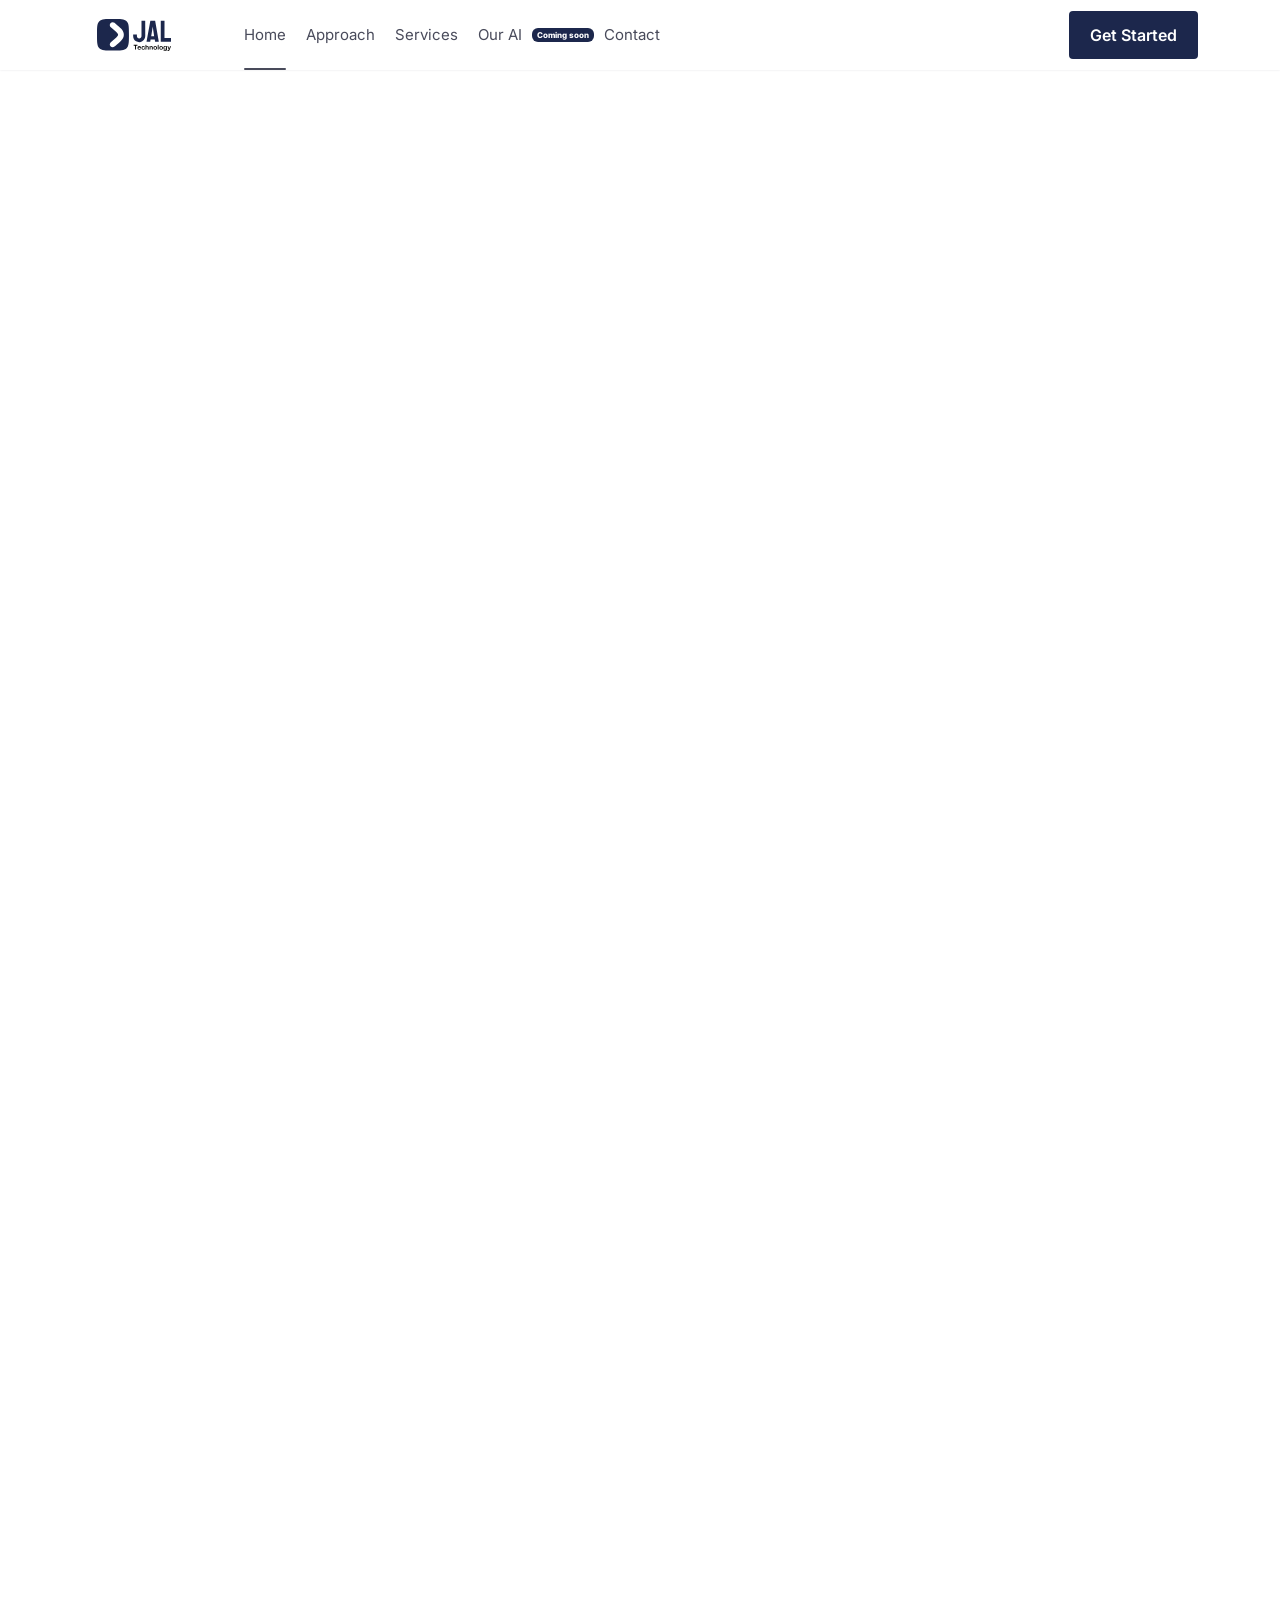
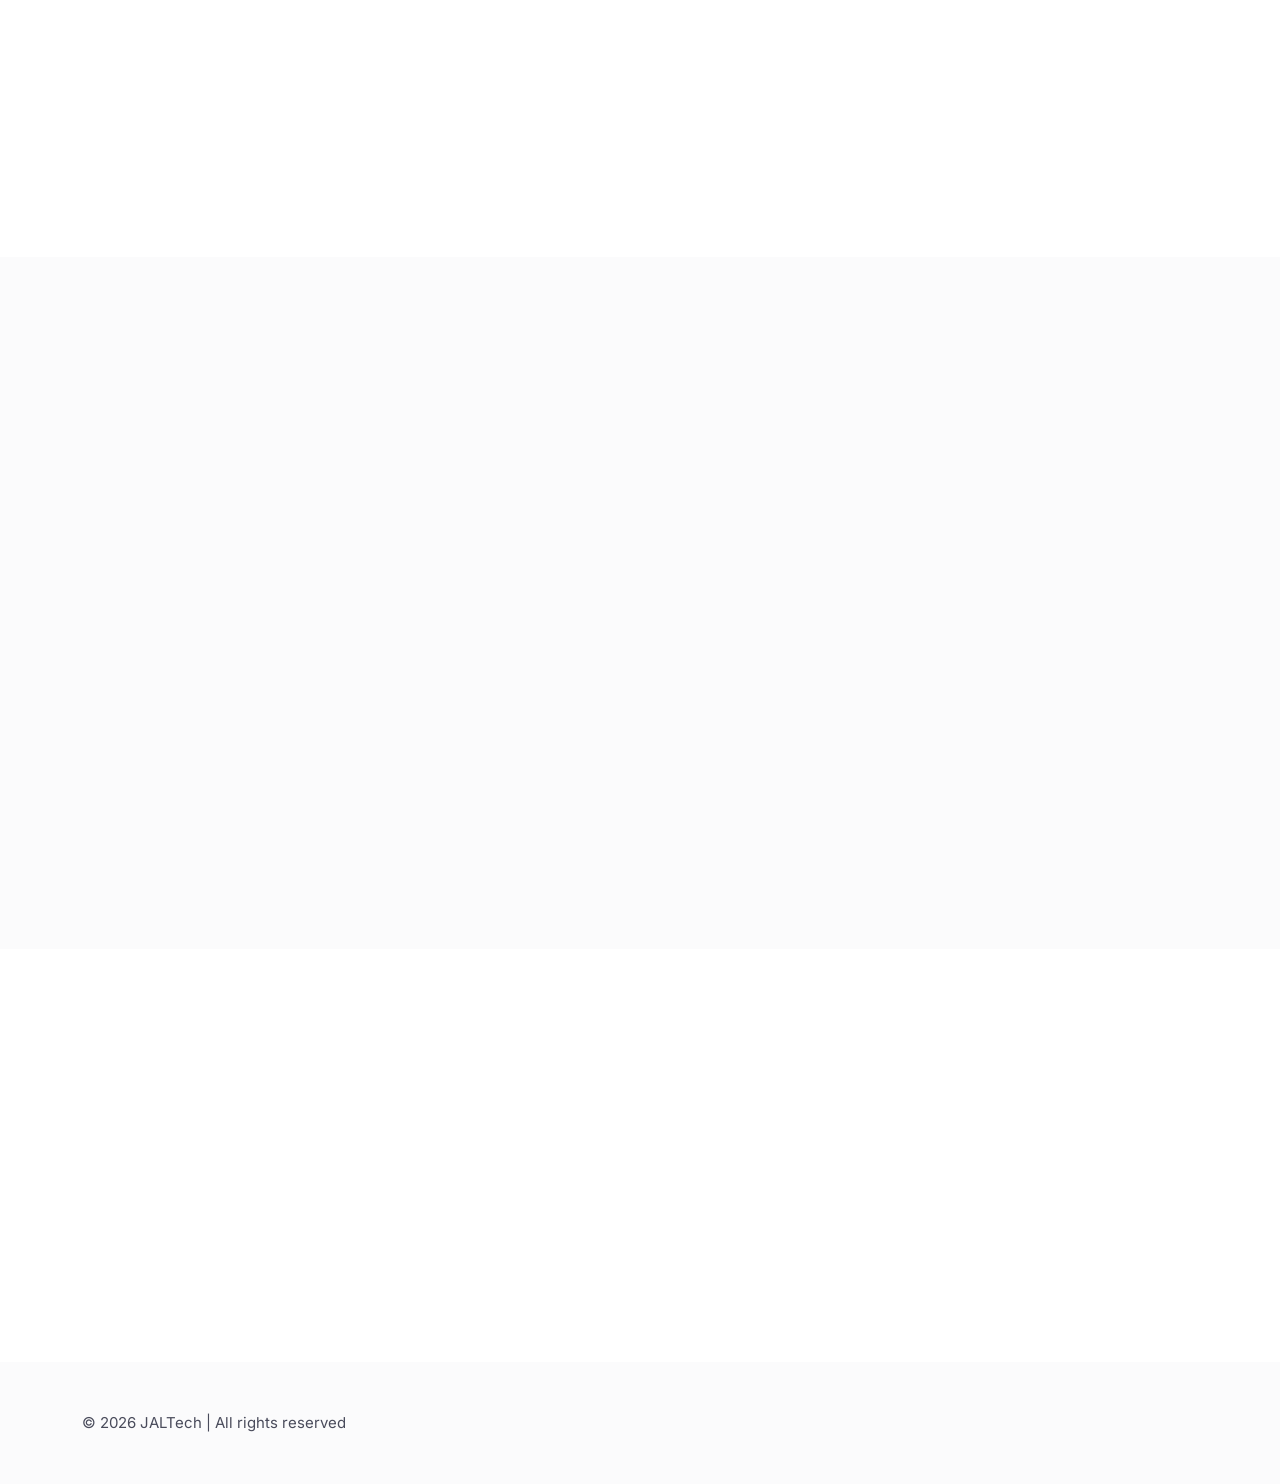
==== index.html @ 4c23992b "Add service SVG icons and update service cards Added new SVG icons for each service in assets/images" ====
<!DOCTYPE html>
<html lang="en">

<head>
  <meta charset="utf-8">
  <meta name="viewport" content="width=device-width, initial-scale=1">
  <title> JALTech - Full-Service Software Engineering</title>

  <!-- ======= Google Font =======-->
  <link rel="preconnect" href="https://fonts.googleapis.com">
  <link rel="preconnect" href="https://fonts.gstatic.com" crossorigin="">
  <link href="https://fonts.googleapis.com/css2?family=Inter:wght@100..900&amp;display=swap" rel="stylesheet">
  <!-- End Google Font-->

  <!-- ======= Styles =======-->
  <link href="assets/vendors/bootstrap/bootstrap.min.css" rel="stylesheet">
  <link href="assets/vendors/bootstrap-icons/font/bootstrap-icons.min.css" rel="stylesheet">
  <link href="assets/vendors/glightbox/glightbox.min.css" rel="stylesheet">
  <link href="assets/vendors/swiper/swiper-bundle.min.css" rel="stylesheet">
  <link href="assets/vendors/aos/aos.css" rel="stylesheet">
  <!-- End Styles-->

  <!-- ======= Theme Style =======-->
  <link href="assets/css/style.css" rel="stylesheet">
  <!-- End Theme Style-->

  <!-- ======= Apply theme =======-->
  <script>
    // Apply the theme as early as possible to avoid flicker
    (function () {
      const storedTheme = localStorage.getItem('theme') || 'light';
      document.documentElement.setAttribute('data-bs-theme', storedTheme);
    })();
  </script>
</head>

<body>


  <!-- ======= Site Wrap =======-->
  <div class="site-wrap">


    <!-- ======= Header =======-->
    <header class="fbs__net-navbar navbar navbar-expand-lg dark" aria-label="freebootstrap.net navbar">
      <div class="container d-flex align-items-center justify-content-between">


        <!-- Start Logo-->
        <a class="navbar-brand w-auto" href="index.html">
          <!-- If you use a text logo, uncomment this if it is commented-->
          <!-- Vertex-->

          <!-- If you plan to use an image logo, uncomment this if it is commented-->

          <!-- logo dark--><img class="logo dark img-fluid" src="assets/images/logo-dark.svg"
            alt="FreeBootstrap.net image placeholder">

          <!-- logo light--><img class="logo light img-fluid" src="assets/images/logo-light.svg"
            alt="FreeBootstrap.net image placeholder">

        </a>
        <!-- End Logo-->

        <!-- Start offcanvas-->
        <div class="offcanvas offcanvas-start w-75" id="fbs__net-navbars" tabindex="-1"
          aria-labelledby="fbs__net-navbarsLabel">


          <div class="offcanvas-header">
            <div class="offcanvas-header-logo">
              <!-- If you use a text logo, uncomment this if it is commented-->

              <!-- h5#fbs__net-navbarsLabel.offcanvas-title Vertex-->

              <!-- If you plan to use an image logo, uncomment this if it is commented-->
              <a class="logo-link" id="fbs__net-navbarsLabel" href="index.html">


                <!-- logo dark--><img class="logo dark img-fluid" src="assets/images/logo-dark.svg"
                  alt="FreeBootstrap.net image placeholder">

                <!-- logo light--><img class="logo light img-fluid" src="assets/images/logo-light.svg"
                  alt="FreeBootstrap.net image placeholder"></a>

            </div>
            <button class="btn-close btn-close-black" type="button" data-bs-dismiss="offcanvas"
              aria-label="Close"></button>
          </div>

          <div class="offcanvas-body align-items-lg-center">


            <ul class="navbar-nav nav me-auto ps-lg-5 mb-2 mb-lg-0">
              <li class="nav-item"><a class="nav-link scroll-link active" aria-current="page" href="#home">Home</a></li>
              <li class="nav-item"><a class="nav-link scroll-link" href="#about">Approach</a></li>
              <!-- <li class="nav-item"><a class="nav-link scroll-link" href="#pricing">Projects Scope</a></li>
              <li class="nav-item"><a class="nav-link scroll-link" href="#how-it-works">How It Works</a></li> -->
              <li class="nav-item"><a class="nav-link scroll-link" href="#services">Services</a></li>
              <li class="nav-item d-flex align-items-center">
                <a class="nav-link disabled" href="#" tabindex="-1" aria-disabled="true">Our AI</a>
                <span class="badge text-bg-custom">Coming soon</span>
              </li>
              <!-- <li class="nav-item dropdown"><a class="nav-link dropdown-toggle" href="#" data-bs-toggle="dropdown"
                  aria-expanded="false">Dropdown <i class="bi bi-chevron-down"></i></a>

                <ul class="dropdown-menu">
                  <li><a class="nav-link scroll-link dropdown-item" href="#">Multipages</a></li>
                  <li><a class="nav-link scroll-link dropdown-item" href="#services">Services</a></li>
                  <li><a class="nav-link scroll-link dropdown-item" href="#pricing">Pricing</a></li>
                  <li class="nav-item dropstart"><a class="nav-link dropdown-toggle" href="#" data-bs-toggle="dropdown"
                      aria-expanded="false">Dropstart <i class="bi bi-chevron-right"></i></a>
                    <ul class="dropdown-menu">
                      <li><a class="nav-link scroll-link dropdown-item" href="#services">Services</a></li>
                      <li><a class="nav-link scroll-link dropdown-item" href="#pricing">Pricing</a></li>
                      <li class="nav-item dropstart"><a class="nav-link dropdown-toggle" href="#"
                          data-bs-toggle="dropdown" aria-expanded="false">Dropstart <i
                            class="bi bi-chevron-right"></i></a>
                        <ul class="dropdown-menu">
                          <li><a class="nav-link scroll-link dropdown-item" href="#services">Services</a></li>
                          <li><a class="nav-link scroll-link dropdown-item" href="#pricing">Pricing</a></li>
                          <li><a class="nav-link scroll-link dropdown-item" href="#">Something else here</a></li>
                          <li class="nav-item dropend"><a class="nav-link dropdown-toggle" href="#"
                              data-bs-toggle="dropdown" aria-expanded="false">Dropend <i
                                class="bi bi-chevron-right"></i></a>
                            <ul class="dropdown-menu">
                              <li><a class="nav-link scroll-link dropdown-item" href="#services">Services</a></li>
                              <li><a class="nav-link scroll-link dropdown-item" href="#pricing">Pricing</a></li>
                              <li><a class="nav-link scroll-link dropdown-item" href="#">Something else here</a></li>
                            </ul>
                          </li>
                        </ul>
                      </li>
                    </ul>
                  </li>
                </ul>

              </li> -->
              <li class="nav-item"><a class="nav-link scroll-link" href="#contact">Contact</a></li>
            </ul>

          </div>
        </div>
        <!-- End offcanvas-->

        <div class="ms-auto w-auto">


          <div class="header-social d-flex align-items-center gap-1"><a class="btn btn-primary py-2"
              href="mailto:comm@ibjects.com?subject=Get%20Started%20with%20JALTech">Get
              Started</a>

            <button class="fbs__net-navbar-toggler justify-content-center align-items-center ms-auto"
              data-bs-toggle="offcanvas" data-bs-target="#fbs__net-navbars" aria-controls="fbs__net-navbars"
              aria-label="Toggle navigation" aria-expanded="false">
              <svg class="fbs__net-icon-menu" xmlns="http://www.w3.org/2000/svg" width="24" height="24"
                viewBox="0 0 24 24" fill="none" stroke="currentColor" stroke-width="2" stroke-linecap="round"
                stroke-linejoin="round">
                <line x1="21" x2="3" y1="6" y2="6"></line>
                <line x1="15" x2="3" y1="12" y2="12"></line>
                <line x1="17" x2="3" y1="18" y2="18"></line>
              </svg>
              <svg class="fbs__net-icon-close" xmlns="http://www.w3.org/2000/svg" width="24" height="24"
                viewBox="0 0 24 24" fill="none" stroke="currentColor" stroke-width="2" stroke-linecap="round"
                stroke-linejoin="round">
                <path d="M18 6 6 18"></path>
                <path d="m6 6 12 12"></path>
              </svg>
            </button>

          </div>

        </div>
      </div>
    </header>
    <!-- End Header-->

    <!-- ======= Main =======-->
    <main>


      <!-- ======= Hero =======-->
      <section class="hero__v6 section" id="home">
        <div class="container">
          <div class="row">
            <div class="col-lg-6 mb-4 mb-lg-0">
              <div class="row">
                <div class="col-lg-11"><span class="hero-subtitle text-uppercase" data-aos="fade-up"
                    data-aos-delay="0">FULL-SERVICE SOFTWARE ENGINEERING</span>
                  <h1 class="hero-title mb-3" data-aos="fade-up" data-aos-delay="100">Engineering Your Digital Vision
                    into Reality</h1>
                  <p class="hero-description mb-4 mb-lg-5" data-aos="fade-up" data-aos-delay="200">We are a premier
                    software house delivering bespoke web, mobile, and enterprise solutions. From concept to product, we
                    are the strategic technology partner for ambitious businesses worldwide.</p>
                  <div class="cta d-flex gap-2 mb-4 mb-lg-5" data-aos="fade-up" data-aos-delay="300"><a class="btn"
                      href="https://calendly.com/ibjects/general-meetup">Schedule a Consultation</a><a
                      class="btn btn-white-outline" href="#services">Explore Our
                      Solutions
                      <svg class="lucide lucide-arrow-up-right" xmlns="http://www.w3.org/2000/svg" width="18"
                        height="18" viewBox="0 0 24 24" fill="none" stroke="currentColor" stroke-width="2"
                        stroke-linecap="round" stroke-linejoin="round">
                        <path d="M7 7h10v10"></path>
                        <path d="M7 17 17 7"></path>
                      </svg></a></div>
                  <div class="logos mb-4" data-aos="fade-up" data-aos-delay="400"><span
                      class="logos-title text-uppercase mb-4 d-block">Trusted by major companies worldwide</span>
                    <div class="logos-images d-flex gap-4 align-items-center">
                      <img class="img-fluid js-img-to-inline-svg"
                        src="assets/images/logo/actual-size/4gcapital-logo.jpeg"
                        alt="4GCapital -  The NeoBank for Africa" style="width: 110px;">
                      <img class="img-fluid js-img-to-inline-svg" src="assets/images/logo/actual-size/almarai_logo.png"
                        alt="Almarai - GCC" style="width: 110px;">
                      <img class="img-fluid js-img-to-inline-svg" src="assets/images/logo/actual-size/puteri-logo.png"
                        alt="Puteri - Malaysia" style="width: 80px;">

                    </div>
                  </div>
                </div>
              </div>
            </div>
            <div class="col-lg-6">
              <div class="hero-img"><img class="img-card img-fluid" src="assets/images/app.png" alt="Image card"
                  data-aos="fade-down" data-aos-delay="600"><img class="img-main img-fluid rounded-4"
                  src="assets/images/hero-img-1-min.jpg" alt="Hero Image" data-aos="fade-in" data-aos-delay="500"></div>
            </div>
          </div>
        </div>
        <!-- End Hero-->
      </section>
      <!-- End Hero-->

      <!-- ======= Our Approach =======-->
      <section class="about__v4 section" id="about">
        <div class="container">
          <div class="row">
            <div class="col-md-6 order-md-2">
              <div class="row justify-content-end">
                <div class="col-md-11 mb-4 mb-md-0"><span class="subtitle text-uppercase mb-3" data-aos="fade-up"
                    data-aos-delay="0">Our Approach</span>
                  <h2 class="mb-4" data-aos="fade-up" data-aos-delay="100">We Architect Your Competitive Edge
                  </h2>
                  <div data-aos="fade-up" data-aos-delay="200">
                    <p>JALTECH bridges the critical gap between corporate ambition and technological execution. We are
                      not just a vendor; we
                      are an extension of your team, serving as a dedicated technology partner to enterprises across all
                      industries.</p>
                    <p>We translate high-level strategic objectives into robust, secure, and measurable digital assets
                      that deliver a tangible
                      return on investment.</p>
                  </div>
                  <h4 class="small fw-bold mt-4 mb-3" data-aos="fade-up" data-aos-delay="300">Key Values and Vision</h4>
                  <ul class="d-flex flex-row flex-wrap list-unstyled gap-3 features" data-aos="fade-up"
                    data-aos-delay="400">
                    <li class="d-flex align-items-center gap-2"><span class="icon rounded-circle text-center"><i
                          class="bi bi-check"></i></span><span class="text">Strategic Partnership</span></li>
                    <li class="d-flex align-items-center gap-2"><span class="icon rounded-circle text-center"><i
                          class="bi bi-check"></i></span><span class="text">Data-Driven Results</span></li>
                    <li class="d-flex align-items-center gap-2"><span class="icon rounded-circle text-center"><i
                          class="bi bi-check"></i></span><span class="text">Enterprise Security</span></li>
                    <li class="d-flex align-items-center gap-2"><span class="icon rounded-circle text-center"><i
                          class="bi bi-check"></i></span><span class="text">Full-Cycle Development</span></li>
                  </ul>
                </div>
              </div>
            </div>
            <div class="col-md-6">
              <div class="img-wrap position-relative"><img class="img-fluid rounded-4"
                  src="assets/images/about_2-min.jpg" alt="FreeBootstrap.net image placeholder" data-aos="fade-up"
                  data-aos-delay="0">
                <div class="mission-statement p-4 rounded-4 d-flex gap-4" data-aos="fade-up" data-aos-delay="100">
                  <div class="mission-icon text-center rounded-circle"><i class="bi bi-lightbulb fs-4"></i></div>
                  <div>
                    <h3 class="text-uppercase fw-bold">Our Mission</h3>
                    <p class="fs-5 mb-0">To be the strategic technology partner that transforms ambitious ideas into
                      scalable, and market-leading
                      digital solutions.</p>
                  </div>
                </div>
              </div>
            </div>
          </div>
        </div>
      </section>
      <!-- End About-->

      <!-- ======= Features =======-->
      <section class="section features__v2" id="features">
        <div class="container">
          <div class="row">
            <div class="col-12">
              <div class="d-lg-flex p-5 rounded-4 content" data-aos="fade-in" data-aos-delay="0">
                <div class="row">
                  <div class="col-lg-5 mb-5 mb-lg-0" data-aos="fade-up" data-aos-delay="0">
                    <div class="row">
                      <div class="col-lg-11">
                        <div class="h-100 flex-column justify-content-between d-flex">
                          <div>
                            <h2 class="mb-4">The JALTECH Advantage</h2>
                            <p class="mb-5">We are senior strategists and enterprise architects who understand corporate
                              complexity. Our solutions are designed not
                              just for functionality, but for measurable business impact, market intelligence, and
                              long-term strategic value.
                            </p>
                          </div>
                          <div class="align-self-start"><a
                              class="glightbox btn btn-play d-inline-flex align-items-center gap-2"
                              href="https://calendly.com/ibjects/general-meetup" data-gallery="video"><i
                                class="bi bi-play-fill"></i>Schedule Free Consultation</a></div>
                        </div>
                      </div>
                    </div>
                  </div>
                  <div class="col-lg-7">
                    <div class="row justify-content-end">
                      <div class="col-lg-11">
                        <div class="row">
                          <div class="col-sm-6" data-aos="fade-up" data-aos-delay="0">
                            <div class="icon text-center mb-4"><i class="bi bi-person-check fs-4"></i></div>
                            <h3 class="fs-6 fw-bold mb-3">Strategic Partnership</h3>
                            <p>We function as an extension of your team, providing strategic guidance beyond just code.
                            </p>
                          </div>
                          <div class="col-sm-6" data-aos="fade-up" data-aos-delay="100">
                            <div class="icon text-center mb-4"><i class="bi bi-graph-up fs-4"></i></div>
                            <h3 class="fs-6 fw-bold mb-3">Full-Cycle Development</h3>
                            <p>From initial concept and MVP to enterprise scaling and DevOps, we cover the entire
                              product lifecycle.</p>
                          </div>
                          <div class="col-sm-6" data-aos="fade-up" data-aos-delay="200">
                            <div class="icon text-center mb-4"><i class="bi bi-headset fs-4"></i></div>
                            <h3 class="fs-6 fw-bold mb-3">Enterprise-Grade Security</h3>
                            <p>Security is at the core of our architecture, ensuring your data and applications are
                              always protected.</p>
                          </div>
                          <div class="col-sm-6" data-aos="fade-up" data-aos-delay="300">
                            <div class="icon text-center mb-4"><i class="bi bi-shield-lock fs-4"></i></div>
                            <h3 class="fs-6 fw-bold mb-3">Data-Driven ROI</h3>
                            <p>We build solutions focused on delivering measurable results and a clear return on your
                              technology investment.</p>
                          </div>
                        </div>
                      </div>
                    </div>
                  </div>
                </div>
              </div>
            </div>
          </div>
        </div>
      </section>
      <!-- End Features-->

      <!-- ======= Pricing =======-->
      <section class="section pricing__v2" id="pricing">
        <div class="container">
          <div class="row mb-5">
            <div class="col-md-5 mx-auto text-center"><span class="subtitle text-uppercase mb-3" data-aos="fade-up"
                data-aos-delay="0">Engagement Models</span>
              <h2 class="mb-3" data-aos="fade-up" data-aos-delay="100">Partnerships Tailored to Enterprise Needs</h2>
              <p data-aos="fade-up" data-aos-delay="200">We offer flexible engagement models designed to align with your
                strategic objectives. Our interactive chart highlights
                the key characteristics of each approach.</p>
            </div>
          </div>
          <div class="row">
            <div class="col-md-4 mb-4 mb-md-0" data-aos="fade-up" data-aos-delay="300">
              <div class="p-5 rounded-4 price-table h-100">
                <h3>Project-Based</h3>
                <p>Ideal for specific, well-defined digital initiatives like a new website, mobile application, or a
                  custom software build.</p>
                <!-- <div class="price mb-4"><strong>$7</strong><span>/ month</span></div> -->
                <div><a class="btn" href="https://forms.gle/Q1jsygKkNyXPxfq28" target="_blank">Get
                    Started</a></div>

              </div>
            </div>
            <!-- <div class="md:col-span-3">
              <div class="chart-container relative h-96 md:h-[450px] w-full max-w-2xl mx-auto">
                <canvas id="engagementModelChart"></canvas>
              </div>
            </div> -->
            <div class="col-md-8" data-aos="fade-up" data-aos-delay="400">
              <div class="p-5 rounded-4 price-table popular h-100">
                <div class="row">
                  <div class="col-md-6">
                    <h3 class="mb-3">Dedicated Team</h3>
                    <p>A flexible model where we provide a dedicated team of our experts who integrate with and work as
                      an extension of your
                      in-house team, managed by you or co-managed with us.</p>
                    <!-- <div class="price mb-4"><strong class="me-1">$29</strong><span>/ month</span></div> -->
                    <!-- <div><a class="btn btn-white hover-outline" href="#">Learn More</a></div> -->
                  </div>
                  <div class="col-md-6 pricing-features">
                    <!-- <h4 class="text-uppercase fw-bold mb-3">Features</h4> -->
                    <h3 class="mb-3">Strategic Partnership</h3>
                    <p>
                      A retained model for long-term digital transformation. We act as your end-to-end technology
                      partner, providing
                      continuous development and ongoing strategic advisory.
                    </p>
                    <!-- <ul class="list-unstyled d-flex flex-column gap-3">
                      <li class="d-flex gap-2 align-items-start mb-0"><span
                          class="icon rounded-circle position-relative mt-1"><i
                            class="bi bi-check"></i></span><span>Personalized financial insights and reports</span></li>
                      <li class="d-flex gap-2 align-items-start mb-0"><span
                          class="icon rounded-circle position-relative mt-1"><i
                            class="bi bi-check"></i></span><span>Priority customer support</span></li>
                      <li class="d-flex gap-2 align-items-start mb-0"><span
                          class="icon rounded-circle position-relative mt-1"><i
                            class="bi bi-check"></i></span><span>Access to exclusive investment opportunities</span>
                      </li>
                      <li class="d-flex gap-2 align-items-start mb-0"><span
                          class="icon rounded-circle position-relative mt-1"><i
                            class="bi bi-check"></i></span><span>AI-driven financial recommendations</span></li>
                    </ul> -->
                  </div>
                </div>
              </div>
            </div>
          </div>
        </div>
      </section>
      <!-- End Pricing-->

      <!-- ======= How it works =======-->
      <section class="section howitworks__v1" id="how-it-works">
        <div class="container">
          <div class="row mb-5">
            <div class="col-md-6 text-center mx-auto"><span class="subtitle text-uppercase mb-3" data-aos="fade-up"
                data-aos-delay="0">Our Process</span>
              <h2 data-aos="fade-up" data-aos-delay="100">From Vision to Market Impact</h2>
              <!-- <p data-aos="fade-up" data-aos-delay="200">Our platform is designed to make managing your finances simple
                and efficient. Follow these easy steps to get started: </p> -->
            </div>
          </div>
          <div class="row g-md-5">
            <div class="col-md-6 col-lg-3">
              <div class="step-card text-center h-100 d-flex flex-column justify-content-start position-relative"
                data-aos="fade-up" data-aos-delay="0">
                <div data-aos="fade-right" data-aos-delay="500"><img class="arch-line" src="assets/images/arch-line.svg"
                    alt="FreeBootstrap.net image placeholder"></div><span
                  class="step-number rounded-circle text-center fw-bold mb-5 mx-auto">1</span>
                <div>
                  <h3 class="fs-5 mb-4">Discovery & Strategy</h3>
                  <p>We begin with deep-dive sessions to understand your strategic objectives, KPIs, and technical
                    requirements.</p>
                </div>
              </div>
            </div>
            <div class="col-md-6 col-lg-3" data-aos="fade-up" data-aos-delay="600">
              <div
                class="step-card reverse text-center h-100 d-flex flex-column justify-content-start position-relative">
                <div data-aos="fade-right" data-aos-delay="1100"><img class="arch-line reverse"
                    src="assets/images/arch-line-reverse.svg" alt="FreeBootstrap.net image placeholder"></div><span
                  class="step-number rounded-circle text-center fw-bold mb-5 mx-auto">2</span>
                <h3 class="fs-5 mb-4">Architectural Design</h3>
                <p>Our enterprise architects design a robust, scalable, and secure system architecture tailored to your
                  goals.</p>
              </div>
            </div>
            <div class="col-md-6 col-lg-3" data-aos="fade-up" data-aos-delay="1200">
              <div class="step-card text-center h-100 d-flex flex-column justify-content-start position-relative">
                <div data-aos="fade-right" data-aos-delay="1700"><img class="arch-line"
                    src="assets/images/arch-line.svg" alt="FreeBootstrap.net image placeholder"></div><span
                  class="step-number rounded-circle text-center fw-bold mb-5 mx-auto">3</span>
                <h3 class="fs-5 mb-4">Agile Development</h3>
                <p>We build and deploy your solution using agile methodologies, ensuring continuous feedback and
                  alignment.
                </p>
              </div>
            </div>
            <div class="col-md-6 col-lg-3" data-aos="fade-up" data-aos-delay="1800">
              <div class="step-card last text-center h-100 d-flex flex-column justify-content-start position-relative">
                <span class="step-number rounded-circle text-center fw-bold mb-5 mx-auto">4</span>
                <div>
                  <h3 class="fs-5 mb-4">Analytics & Optimization</h3>
                  <p>Post-launch, we provide detailed performance analytics and ongoing optimization to maximize your
                    ROI.</p>
                </div>
              </div>
            </div>
          </div>
        </div>
      </section>
      <!-- End How it works-->

      <!-- ======= Stats =======-->
      <section class="stats__v3 section">
        <div class="container">
          <div class="row">
            <div class="col-12">
              <!-- Replace the stats block with this -->
              <div class="content rounded-4 position-relative" data-aos="fade-up" data-aos-delay="0">
                <!-- keep the decorative borders but take them out of the flow -->
                <div class="rounded-borders position-absolute top-0 start-0 w-100 h-100 pointer-events-none">
                  <div class="rounded-border-1"></div>
                  <div class="rounded-border-2"></div>
                  <div class="rounded-border-3"></div>
                </div>

                <div class="row g-4">
                  <div class="col-12 col-sm-6 col-lg-3 text-center" data-aos="fade-up" data-aos-delay="100">
                    <div class="stat-item">
                      <h3 class="fs-1 fw-bold">
                        <span class="purecounter" data-purecounter-start="0" data-purecounter-end="10"
                          data-purecounter-duration="2">50</span><span>+</span>
                      </h3>
                      <p class="mb-0">Enterprise Clients</p>
                    </div>
                  </div>

                  <div class="col-12 col-sm-6 col-lg-3 text-center" data-aos="fade-up" data-aos-delay="200">
                    <div class="stat-item">
                      <h3 class="fs-1 fw-bold">
                        <span class="purecounter" data-purecounter-start="0" data-purecounter-end="200"
                          data-purecounter-duration="2">220</span><span>+</span>
                      </h3>
                      <p class="mb-0">Deployed Projects</p>
                    </div>
                  </div>

                  <div class="col-12 col-sm-6 col-lg-3 text-center" data-aos="fade-up" data-aos-delay="300">
                    <div class="stat-item">
                      <h3 class="fs-1 fw-bold">
                        <span class="purecounter" data-purecounter-start="0" data-purecounter-end="80"
                          data-purecounter-duration="2">100</span><span>%</span>
                      </h3>
                      <p class="mb-0">Client Retention</p>
                    </div>
                  </div>

                  <div class="col-12 col-sm-6 col-lg-3 text-center" data-aos="fade-up" data-aos-delay="400">
                    <div class="stat-item">
                      <h3 class="fs-1 fw-bold">
                        <span class="purecounter" data-purecounter-start="0" data-purecounter-end="20"
                          data-purecounter-duration="2">10</span><span>+</span>
                      </h3>
                      <p class="mb-0">Industries Served</p>
                    </div>
                  </div>
                </div>
              </div>
            </div>
          </div>
      </section>
      <!-- End Stats-->

      <!-- ======= Services =======-->
      <section class="section services__v3" id="services">
        <div class="container">
          <div class="row mb-5">
            <div class="col-md-8 mx-auto text-center"><span class="subtitle text-uppercase mb-3" data-aos="fade-up"
                data-aos-delay="0">Our Services</span>
              <h2 class="mb-3" data-aos="fade-up" data-aos-delay="100">A Full Spectrum of IT Software Services</h2>
            </div>
          </div>
          <div class="row g-4">
            <div class="col-md-6 col-lg-4" data-aos="fade-up" data-aos-delay="0">
              <div class="service-card p-4 rounded-4 h-100 d-flex flex-column justify-content-between gap-5">
                <div><span class="icon mb-4">
                    <img src="./assets/images/services/mobile_dev.svg" alt="Mobile Development"
                      style="width: 60px; height: 60px;">
                  </span>
                  <h3 class="fs-5 mb-3">Mobile App Development</h3>
                  <p class="mb-4">Building intuitive and engaging native and cross-platform mobile applications for both
                    iOS and Android ecosystems including PWAs.</p>
                </div><a class="special-link d-inline-flex gap-2 align-items-center text-decoration-none"
                  href="https://ibjects-insights.medium.com/mobile-app-development-from-idea-to-your-users-hands-668b80aa079f"
                  target="_blank"><span class="icons"><i class="icon-1 bi bi-arrow-right-short"></i><i
                      class="icon-2 bi bi-arrow-right-short"> </i></span><span>Read more</span></a>
              </div>
            </div>
            <div class="col-md-6 col-lg-4" data-aos="fade-up" data-aos-delay="200">
              <div class="service-card p-4 rounded-4 h-100 d-flex flex-column justify-content-between gap-5">
                <div><span class="icon mb-4">
                    <img src="./assets/images/services/web_dev.svg" alt="Web Development"
                      style="width: 60px; height: 60px;"></span>
                  <h3 class="fs-5 mb-3">Web Development</h3>
                  <p class="mb-4">Crafting responsive, high-performance websites, e-commerce platforms, and complex web
                    applications tailored to your
                    business needs.</p>
                </div><a class="special-link d-inline-flex gap-2 align-items-center text-decoration-none"
                  href="https://ibjects-insights.medium.com/web-development-building-the-digital-foundation-for-your-business-d642857d7328"
                  target="_blank"><span class="icons"><i class="icon-1 bi bi-arrow-right-short"></i><i
                      class="icon-2 bi bi-arrow-right-short"> </i></span><span>Read more</span></a>
              </div>
            </div>
            <div class="col-md-6 col-lg-4" data-aos="fade-up" data-aos-delay="300">
              <div class="service-card p-4 rounded-4 h-100 d-flex flex-column justify-content-between gap-5">
                <div><span class="icon mb-4">
                    <img src="./assets/images/services/product.svg" alt="Product Development"
                      style="width: 60px; height: 60px;"></span>
                  <h3 class="fs-5 mb-3">Concept to Product (MVP)</h3>
                  <p class="mb-4">Transforming your idea into a market-ready Minimum Viable Product (MVP) with strategic
                    planning, design, and rapid
                    development.</p>
                </div><a class="special-link d-inline-flex gap-2 align-items-center text-decoration-none"
                  href="https://ibjects-insights.medium.com/concept-to-product-mvp-bringing-your-big-idea-to-life-a284fdb21d49"
                  target="_blank"><span class="icons"><i class="icon-1 bi bi-arrow-right-short"></i><i
                      class="icon-2 bi bi-arrow-right-short"> </i></span><span>Read more</span></a>
              </div>
            </div>
            <div class="col-md-6 col-lg-4" data-aos="fade-up" data-aos-delay="400">
              <div class="service-card p-4 rounded-4 h-100 d-flex flex-column justify-content-between gap-5">
                <div><span class="icon mb-4">
                    <img src="./assets/images/services/cloud.svg" alt="Cloud Solutions"
                      style="width: 60px; height: 60px;"></span>
                  <h3 class="fs-5 mb-3">DevOps & Cloud Solutions</h3>
                  <p class="mb-4">Automating and optimizing your operations with CI/CD pipelines, cloud infrastructure
                    management, and scalable solutions.</p>
                </div>
                <!-- <a class="special-link d-inline-flex gap-2 align-items-center text-decoration-none" href="#"><span
                    class="icons"><i class="icon-1 bi bi-arrow-right-short"></i><i
                      class="icon-2 bi bi-arrow-right-short"> </i></span><span>Read more</span></a> -->
              </div>
            </div>
            <div class="col-md-6 col-lg-4" data-aos="fade-up" data-aos-delay="500">
              <div class="service-card p-4 rounded-4 h-100 d-flex flex-column justify-content-between gap-5">
                <div><span class="icon mb-4">
                    <img src="./assets/images/services/game_dev.svg" alt="Game Development"
                      style="width: 60px; height: 60px;">
                  </span>
                  <h3 class="fs-5 mb-3">Game Development</h3>
                  <p class="mb-4">Creating immersive games and interactive simulations for entertainment, training, and
                    marketing on mobile and desktop
                    platforms.</p>
                </div>
                <!-- <a class="special-link d-inline-flex gap-2 align-items-center text-decoration-none" href="#"><span
                    class="icons"><i class="icon-1 bi bi-arrow-right-short"></i><i
                      class="icon-2 bi bi-arrow-right-short"> </i></span><span>Read more</span></a> -->
              </div>
            </div>
            <div class="col-md-6 col-lg-4" data-aos="fade-up" data-aos-delay="600">
              <div class="service-card p-4 rounded-4 h-100 d-flex flex-column justify-content-between gap-5">
                <div><span class="icon mb-4">
                    <img src="./assets/images/services/ui_ux_design.svg" alt="UI/UX Design"
                      style="width: 60px; height: 60px;"></span>
                  <h3 class="fs-5 mb-3">UI/UX & Product Design</h3>
                  <p class="mb-4">Designing user-centric digital experiences that are not only beautiful but also
                    functional, ensuring high user adoption
                    and satisfaction.</p>
                </div>
                <!-- <a class="special-link d-inline-flex gap-2 align-items-center text-decoration-none" href="#"><span
                    class="icons"><i class="icon-1 bi bi-arrow-right-short"></i><i
                      class="icon-2 bi bi-arrow-right-short"> </i></span><span>Read more</span></a> -->
              </div>
            </div>
          </div>
        </div>
      </section>
      <!-- Services-->

      <!-- ======= Testimonials =======-->
      <!-- <section class="section testimonials__v2" id="testimonials">
        <div class="container">
          <div class="row mb-5">
            <div class="col-lg-5 mx-auto text-center"><span class="subtitle text-uppercase mb-3" data-aos="fade-up"
                data-aos-delay="0">Testimonials</span>
              <h2 class="mb-3" data-aos="fade-up" data-aos-delay="100">What Our Users Are Saying</h2>
              <p data-aos="fade-up" data-aos-delay="200">Real Stories of Success and Satisfaction from Our Diverse
                Community</p>
            </div>
          </div>
          <div class="row g-4" data-masonry="{&quot;percentPosition&quot;: true }">
            <div class="col-md-6 col-lg-4" data-aos="fade-up" data-aos-delay="0">
              <div class="testimonial rounded-4 p-4">
                <blockquote class="mb-3">
                  &ldquo;
                  This platform has completely transformed the way I manage my business finances. The real-time
                  transaction tracking and seamless payment options have saved me so much time and effort!
                  &rdquo;
                </blockquote>
                <div class="testimonial-author d-flex gap-3 align-items-center">
                  <div class="author-img"><img class="rounded-circle img-fluid" src="assets/images/person-sq-2-min.jpg"
                      alt="FreeBootstrap.net image placeholder"></div>
                  <div class="lh-base"><strong class="d-block">John Davis</strong><span>Small Business Owner</span>
                  </div>
                </div>
              </div>
            </div>
            <div class="col-md-6 col-lg-4" data-aos="fade-up" data-aos-delay="100">
              <div class="testimonial rounded-4 p-4">
                <blockquote class="mb-3">
                  &ldquo;
                  As a freelancer, managing my finances can be overwhelming. The budgeting tools and personalized
                  insights have made it so much easier to stay on top of my expenses and plan for the future.
                  &rdquo;
                </blockquote>
                <div class="testimonial-author d-flex gap-3 align-items-center">
                  <div class="author-img"><img class="rounded-circle img-fluid" src="assets/images/person-sq-1-min.jpg"
                      alt="FreeBootstrap.net image placeholder"></div>
                  <div class="lh-base"><strong class="d-block">Emily Smith</strong><span>Freelancer</span></div>
                </div>
              </div>
            </div>
            <div class="col-md-6 col-lg-4" data-aos="fade-up" data-aos-delay="200">
              <div class="testimonial rounded-4 p-4">
                <blockquote class="mb-3">
                  &ldquo;
                  The investment options and portfolio management tools on this platform are top-notch. The variety of
                  choices caters to all types of investors, from conservative to aggressive. I especially appreciate how
                  the tailored recommendations align perfectly with my financial goals. It’s a game-changer for anyone
                  serious about growing their wealth.
                  &rdquo;
                </blockquote>
                <div class="testimonial-author d-flex gap-3 align-items-center">
                  <div class="author-img"><img class="rounded-circle img-fluid" src="assets/images/person-sq-5-min.jpg"
                      alt="FreeBootstrap.net image placeholder"></div>
                  <div class="lh-base"><strong class="d-block">Michael Rodriguez</strong><span>Investor</span></div>
                </div>
              </div>
            </div>
            <div class="col-md-6 col-lg-4" data-aos="fade-up" data-aos-delay="300">
              <div class="testimonial rounded-4 p-4">
                <blockquote class="mb-3">
                  &ldquo;
                  I never thought managing money could be this simple! The user-friendly interface and secure
                  transaction process give me the confidence to handle my finances independently.
                  &rdquo;
                </blockquote>
                <div class="testimonial-author d-flex gap-3 align-items-center">
                  <div class="author-img"><img class="rounded-circle img-fluid" src="assets/images/person-sq-3-min.jpg"
                      alt="FreeBootstrap.net image placeholder"></div>
                  <div class="lh-base"><strong class="d-block">Sarah Lee</strong><span>College Student</span></div>
                </div>
              </div>
            </div>
            <div class="col-md-6 col-lg-4" data-aos="fade-up" data-aos-delay="400">
              <div class="testimonial rounded-4 p-4">
                <blockquote class="mb-3">
                  &ldquo;
                  The security features are outstanding. Knowing that my financial data is protected gives me peace of
                  mind, and the platform's efficiency makes it a pleasure to use.
                  &rdquo;
                </blockquote>
                <div class="testimonial-author d-flex gap-3 align-items-center">
                  <div class="author-img"><img class="rounded-circle img-fluid" src="assets/images/person-sq-7-min.jpg"
                      alt="FreeBootstrap.net image placeholder"></div>
                  <div class="lh-base"><strong class="d-block">James Kim</strong><span>IT Consultant</span></div>
                </div>
              </div>
            </div>
            <div class="col-md-6 col-lg-4" data-aos="fade-up" data-aos-delay="500">
              <div class="testimonial rounded-4 p-4">
                <blockquote class="mb-3">
                  &ldquo;
                  The platform’s intuitive design and robust features have been a game-changer for my startup. It’s
                  helped me streamline operations and focus on growing my business.
                  &rdquo;
                </blockquote>
                <div class="testimonial-author d-flex gap-3 align-items-center">
                  <div class="author-img"><img class="rounded-circle img-fluid" src="assets/images/person-sq-8-min.jpg"
                      alt="FreeBootstrap.net image placeholder"></div>
                  <div class="lh-base"><strong class="d-block">Laura Brown</strong><span>Entrepreneur</span></div>
                </div>
              </div>
            </div>
          </div>
        </div>
      </section> -->
      <!-- Testimonials-->

      <!-- ======= FAQ =======-->
      <section class="section faq__v2" id="faq">
        <div class="container">
          <div class="row mb-4">
            <div class="col-md-6 col-lg-7 mx-auto text-center"><span class="subtitle text-uppercase mb-3"
                data-aos="fade-up" data-aos-delay="0">FAQ</span>
              <h2 class="h2 fw-bold mb-3" data-aos="fade-up" data-aos-delay="0">Frequently Asked Questions</h2>
              <!-- <p data-aos="fade-up" data-aos-delay="100">Utilize our tools to develop your concepts and bring your
                vision to life. Once complete, effortlessly share your creations.</p> -->
            </div>
          </div>
          <div class="row">
            <div class="col-md-8 mx-auto" data-aos="fade-up" data-aos-delay="200">
              <div class="faq-content">
                <div class="accordion custom-accordion" id="accordionPanelsStayOpenExample">
                  <div class="accordion-item">
                    <h2 class="accordion-header">
                      <button class="accordion-button" type="button" data-bs-toggle="collapse"
                        data-bs-target="#panelsStayOpen-collapseOne" aria-expanded="true"
                        aria-controls="panelsStayOpen-collapseOne">What types of industries do you serve?</button>
                    </h2>
                    <div class="accordion-collapse collapse show" id="panelsStayOpen-collapseOne">
                      <div class="accordion-body">Our web agency offers a comprehensive range of services including web
                        design and development, e-commerce solutions, SEO optimization, content creation, website
                        maintenance, and digital marketing strategies. We tailor our services to meet the unique needs
                        of each client, ensuring a customized approach to every project.</div>
                    </div>
                  </div>
                  <div class="accordion-item">
                    <h2 class="accordion-header">
                      <button class="accordion-button collapsed" type="button" data-bs-toggle="collapse"
                        data-bs-target="#panelsStayOpen-collapseTwo" aria-expanded="false"
                        aria-controls="panelsStayOpen-collapseTwo">Our project is just an idea. Can you help?</button>
                    </h2>
                    <div class="accordion-collapse collapse" id="panelsStayOpen-collapseTwo">
                      <div class="accordion-body">Absolutely. Our "Concept to Product" service is designed specifically
                        for this. We partner with you to refine the idea,
                        define a product strategy, create a roadmap, and build a Minimum Viable Product (MVP) to
                        validate your concept with real
                        users.</div>
                    </div>
                  </div>
                  <div class="accordion-item">
                    <h2 class="accordion-header">
                      <button class="accordion-button collapsed" type="button" data-bs-toggle="collapse"
                        data-bs-target="#panelsStayOpen-collapseThree" aria-expanded="false"
                        aria-controls="panelsStayOpen-collapseThree">What is your technology stack?</button>
                    </h2>
                    <div class="accordion-collapse collapse" id="panelsStayOpen-collapseThree">
                      <div class="accordion-body">We are technology-agnostic and select the best stack for each
                        project's specific needs. Our expertise includes modern
                        frameworks like React, Vue, and Angular for web; Swift and Kotlin for native mobile; and
                        cross-platform solutions like
                        React Native. For backend and cloud, we are proficient in Node.js, Python, AWS, and Google
                        Cloud.</div>
                    </div>
                  </div>
                  <div class="accordion-item">
                    <h2 class="accordion-header">
                      <button class="accordion-button collapsed" type="button" data-bs-toggle="collapse"
                        data-bs-target="#panelsStayOpen-collapseFour" aria-expanded="false"
                        aria-controls="panelsStayOpen-collapseFour">Do you offer ongoing support and
                        maintenance?</button>
                    </h2>
                    <div class="accordion-collapse collapse" id="panelsStayOpen-collapseFour">
                      <div class="accordion-body">Yes. We offer comprehensive support and maintenance packages to ensure
                        your digital assets remain secure, up-to-date,
                        and performant long after launch. This is a core component of our Strategic Partnership model.
                      </div>
                    </div>
                  </div>
                  <!-- <div class="accordion-item">
                    <h2 class="accordion-header">
                      <button class="accordion-button collapsed" type="button" data-bs-toggle="collapse"
                        data-bs-target="#panelsStayOpen-collapseFive" aria-expanded="false"
                        aria-controls="panelsStayOpen-collapseFive"> Do you provide ongoing support and maintenance for
                        websites? </button>
                    </h2>
                    <div class="accordion-collapse collapse" id="panelsStayOpen-collapseFive">
                      <div class="accordion-body">Yes, we offer ongoing support and maintenance services to ensure your
                        website remains up-to-date, secure, and functioning smoothly. Our maintenance packages can
                        include regular updates, security monitoring, backups, and technical support to address any
                        issues that may arise. We&apos;re here to help you keep your website running efficiently long
                        after it&apos;s launched.</div>
                    </div>
                  </div> -->
                </div>
              </div>
            </div>
          </div>
        </div>
        <!-- End FAQ-->
      </section>
      <!-- End FAQ-->

      <!-- ======= Contact =======-->
      <section class="section contact__v2" id="contact">
        <div class="container">
          <div class="row mb-5">
            <div class="col-md-6 col-lg-7 mx-auto text-center"><span class="subtitle text-uppercase mb-3"
                data-aos="fade-up" data-aos-delay="0">Contact</span>
              <h2 class="h2 fw-bold mb-3" data-aos="fade-up" data-aos-delay="0">Let's Architect Your Next Success</h2>
              <p data-aos="fade-up" data-aos-delay="100">Engage our team for a strategic discussion about your
                objectives. We are ready to help you define your vision and deploy
                the technology to achieve it.</p>
            </div>
          </div>
          <!-- <div class="row">
            <div class="col-md-6">
              <!-- <div class="d-flex gap-5 flex-column"> -->
          <!-- <div class="d-flex align-items-start gap-3" data-aos="fade-up" data-aos-delay="0">
                  <div class="icon d-block"><i class="bi bi-telephone"></i></div><span> <span
                      class="d-block">Phone</span><strong>+(01 234 567 890)</strong></span>
                </div> -->
          <div class="d-flex align-items-center justify-content-center gap-3" data-aos="fade-up" data-aos-delay="100">
            <div class="icon d-block"><i class="bi bi-send"></i></div><span> <span
                class="d-block">Email</span><strong>comm[@]ibjects.com</strong></span>
          </div>
          <!-- <div class="d-flex align-items-start gap-3" data-aos="fade-up" data-aos-delay="200">
                  <div class="icon d-block"><i class="bi bi-geo-alt"></i></div><span> <span
                      class="d-block">Address</span>
                    <address class="fw-bold">123 Main Street Apt 4B Springfield, <br> IL 62701 United States</address>
                  </span>
                </div> -->
          <!-- </div> -->
          <!-- </div> -->
          <!-- <div class="col-md-6">
              <div class="form-wrapper" data-aos="fade-up" data-aos-delay="300">
                <form id="contactForm">
                  <div class="row gap-3 mb-3">
                    <div class="col-md-12">
                      <label class="mb-2" for="name">Name</label>
                      <input class="form-control" id="name" type="text" name="name" required="">
                    </div>
                    <div class="col-md-12">
                      <label class="mb-2" for="email">Email</label>
                      <input class="form-control" id="email" type="email" name="email" required="">
                    </div>
                  </div>
                  <div class="row gap-3 mb-3">
                    <div class="col-md-12">
                      <label class="mb-2" for="subject">Subject</label>
                      <input class="form-control" id="subject" type="text" name="subject">
                    </div>
                  </div>
                  <div class="row gap-3 gap-md-0 mb-3">
                    <div class="col-md-12">
                      <label class="mb-2" for="message">Message</label>
                      <textarea class="form-control" id="message" name="message" rows="5" required=""></textarea>
                    </div>
                  </div>
                  <button class="btn btn-primary fw-semibold" type="submit">Send Message</button>
                </form>
                <div class="mt-3 d-none alert alert-success" id="successMessage">Message sent successfully!</div>
                <div class="mt-3 d-none alert alert-danger" id="errorMessage">Message sending failed. Please try again
                  later.</div>
              </div>
            </div> -->
          <!-- </div>  -->
        </div>
      </section>
      <!-- End Contact-->

      <!-- ======= Footer =======-->
      <footer class="footer pt-5 pb-5">
        <div class="container">
          <!-- <div class="row mb-5 pb-4">
            <div class="col-md-7">
              <h2 class="fs-5">Join our newsletter</h2>
              <p>Stay updated with our latest templates and offers—join our newsletter today!</p>
            </div>
            <div class="col-md-5">
              <form class="d-flex gap-2">
                <input class="form-control" type="email" placeholder="Email your email" required="">
                <button class="btn btn-primary fs-6" type="submit">Subscribe</button>
              </form>
            </div>
          </div> -->
          <!-- <div class="row justify-content-between mb-5 g-xl-5">
            <div class="col-md-4 mb-5 mb-lg-0">
              <h3 class="mb-3">About</h3>
              <p class="mb-4">Architecting Your Competitive Edge Through Enterprise Technology.</p>
            </div>
            <div class="col-md-7">
              <div class="row g-2"> -->
          <!-- <div class="col-md-6 col-lg-4 mb-4 mb-lg-0">
                  <h3 class="mb-3">Company</h3>
                  <ul class="list-unstyled">
                    <li><a href="page-about.html">Leadership</a></li>
                    <li><a href="page-careers.html">Careers <span class="badge ms-1">we're hiring</span></a></li>
                    <li><a href="page-case-studies.html">Case Studies</a></li>
                    <li><a href="page-terms-conditions.html">Terms &amp; Conditions</a></li>
                    <li><a href="page-privacy-policy.html">Privacy Policy</a></li>
                    <li><a href="page-404.html">404 page</a></li>
                  </ul>
                </div>
                <div class="col-md-6 col-lg-4 mb-4 mb-lg-0">
                  <h3 class="mb-3">Accounts</h3>
                  <ul class="list-unstyled">
                    <li><a href="page-signup.html">Register</a></li>
                    <li><a href="page-signin.html">Sign in</a></li>
                    <li><a href="page-forgot-password.html">Fogot Password</a></li>
                    <li><a href="page-coming-soon.html">Coming soon</a></li>
                    <li><a href="page-portfolio-masonry.html">Portfolio Masonry</a></li>
                  </ul>
                </div> -->
          <!-- <div class="col-md-6 col-lg-4 mb-4 mb-lg-0 quick-contact">
                  <h3 class="mb-3">Contact</h3> -->
          <!-- <p class="d-flex mb-3"><i class="bi bi-geo-alt-fill me-3"></i><span>123 Main Street Apt 4B
                      Springfield, <br> IL 62701 United States</span></p><a class="d-flex mb-3"
                    href="mailto:info@mydomain.com"> -->
          <!-- <i class="bi bi-envelope-fill me-3"></i><span>comm[@]ibjects.com</span></a> -->
          <!-- <a class="d-flex mb-3"
                    href="tel://+123456789900"><i class="bi bi-telephone-fill me-3"></i><span>+1 (234) 5678
                      9900</span></a><a class="d-flex mb-3" href="https://ibjects.com"><i
                      class="bi bi-globe me-3"></i><span>ibjects.com</span></a> -->
          <!-- </div> -->
          <!-- </div> -->
          <!-- </div> -->
          <!-- </div> -->
          <!-- <div class="row credits pt-3"> -->
          <div class="col-xl-8 text-center text-xl-start mb-3 mb-xl-0">
            <!--
                Note:
                =>>> Please keep all the footer links intact. <<<=
                Designed with <i class="bi bi-heart-fill text-danger"></i> by <a
                href="https://ibjects.com">ibjects.com</a>
                =>>> You can only remove the links if you buy the pro version. <<<=
                =>>> Buy the pro version, which includes a functional PHP/AJAX contact form and many additional features.: https://ibjects.com <<<=
                -->
            &copy;
            <script>document.write(new Date().getFullYear());</script> JALTech |
            All rights reserved
          </div>
          <!-- <div
              class="col-xl-4 justify-content-start justify-content-xl-end quick-links d-flex flex-column flex-xl-row text-center text-xl-start gap-1">
              Distributed by<a href="https://ibjects.com" target="_blank">ibjects.com</a></div> -->
        </div>
  </div>
  </footer>
  <!-- End Footer-->

  </main>
  </div>

  <!-- ======= Back to Top =======-->
  <button id="back-to-top"><i class="bi bi-arrow-up-short"></i></button>
  <!-- End Back to top-->

  <!-- ======= Javascripts =======-->
  <script src="assets/vendors/bootstrap/bootstrap.bundle.min.js"></script>
  <script src="assets/vendors/gsap/gsap.min.js"></script>
  <script src="assets/vendors/imagesloaded/imagesloaded.pkgd.min.js"></script>
  <script src="assets/vendors/isotope/isotope.pkgd.min.js"></script>
  <script src="assets/vendors/glightbox/glightbox.min.js"></script>
  <script src="assets/vendors/swiper/swiper-bundle.min.js"></script>
  <script src="assets/vendors/aos/aos.js"></script>
  <script src="assets/vendors/purecounter/purecounter.js"></script>
  <script src="assets/js/custom.js"></script>
  <script src="assets/js/send_email.js"></script>
  <!-- End JavaScripts-->

  <script>
    document.addEventListener('DOMContentLoaded', function () {

      const mobileMenuButton = document.getElementById('mobile-menu-button');
      const mobileMenu = document.getElementById('mobile-menu');
      if (mobileMenuButton && mobileMenu) {
        mobileMenuButton.addEventListener('click', () => {
          mobileMenu.classList.toggle('hidden');
        });
      }

      const navLinks = document.querySelectorAll('.nav-link');
      const sections = document.querySelectorAll('main section');

      const observerOptions = {
        root: null,
        rootMargin: '0px',
        threshold: 0.5
      };

      const observer = new IntersectionObserver((entries) => {
        entries.forEach(entry => {
          if (entry.isIntersecting) {
            navLinks.forEach(link => {
              link.classList.remove('active');
              if (link.getAttribute('href').substring(1) === entry.target.id) {
                link.classList.add('active');
              }
            });
          }
        });
      }, observerOptions);

      sections.forEach(section => {
        observer.observe(section);
      });

      const statCounters = document.querySelectorAll('.stat-counter');
      const statsSection = document.getElementById('stats');

      const animateCounters = () => {
        statCounters.forEach(counter => {
          const target = +counter.getAttribute('data-target');
          const duration = 2000;
          const stepTime = 20;
          const steps = duration / stepTime;
          const increment = target / steps;
          let current = 0;

          const timer = setInterval(() => {
            current += increment;
            if (current >= target) {
              clearInterval(timer);
              counter.innerText = target.toLocaleString();
            } else {
              counter.innerText = Math.ceil(current).toLocaleString();
            }
          }, stepTime);
        });
      };

      let hasAnimated = false;
      const statsObserver = new IntersectionObserver((entries) => {
        entries.forEach(entry => {
          if (entry.isIntersecting && !hasAnimated) {
            animateCounters();
            hasAnimated = true;
          }
        });
      }, { threshold: 0.5 });

      if (statsSection) {
        statsObserver.observe(statsSection);
      }

      const accordionItems = document.querySelectorAll('.accordion-item');
      accordionItems.forEach(item => {
        const header = item.querySelector('.accordion-header');
        const content = item.querySelector('.accordion-content');
        const icon = item.querySelector('.accordion-icon');

        header.addEventListener('click', () => {
          const isOpen = content.style.maxHeight && content.style.maxHeight !== '0px';

          accordionItems.forEach(i => {
            i.querySelector('.accordion-content').style.maxHeight = '0px';
            i.querySelector('.accordion-icon').textContent = '+';
          });

          if (!isOpen) {
            content.style.maxHeight = content.scrollHeight + 'px';
            icon.textContent = '-';
          }
        });
      });

      const engagementModelChartCtx = document.getElementById('engagementModelChart');
      if (engagementModelChartCtx && typeof Chart !== 'undefined') {
        new Chart(engagementModelChartCtx, {
          type: 'radar',
          data: {
            labels: ['Scope Flexibility', 'Strategic Involvement', 'Cost Predictability', 'Speed to Market', 'Long-Term Optimization'],
            datasets: [{
              label: 'Project-Based',
              data: [3, 2, 5, 4, 1],
              backgroundColor: 'rgba(0, 167, 157, 0.2)',
              borderColor: '#1C274C',
              pointBackgroundColor: '#1C274C',
              pointBorderColor: '#fff',
              pointHoverBackgroundColor: '#fff',
              pointHoverBorderColor: '#1C274C',
              borderWidth: 2
            }, {
              label: 'Strategic Partnership',
              data: [5, 5, 3, 2, 5],
              backgroundColor: 'rgba(253, 184, 19, 0.2)',
              borderColor: 'rgba(253, 184, 19, 1)',
              pointBackgroundColor: 'rgba(253, 184, 19, 1)',
              pointBorderColor: '#fff',
              pointHoverBackgroundColor: '#fff',
              pointHoverBorderColor: 'rgba(253, 184, 19, 1)',
              borderWidth: 2
            }]
          },
          options: {
            maintainAspectRatio: false,
            scales: {
              r: {
                angleLines: {
                  color: 'rgba(0, 0, 0, 0.1)'
                },
                grid: {
                  color: 'rgba(0, 0, 0, 0.1)'
                },
                pointLabels: {
                  font: {
                    size: 14,
                    family: 'Inter'
                  },
                  color: '#4a5568'
                },
                ticks: {
                  backdropColor: 'transparent',
                  stepSize: 1,
                  max: 5,
                  min: 0
                }
              }
            },
            plugins: {
              legend: {
                position: 'top',
                labels: {
                  font: {
                    size: 14,
                    family: 'Inter'
                  }
                }
              }
            }
          }
        });
      }

      document.getElementById('year').textContent = new Date().getFullYear();
    });
  </script>

</body>

</html>
---- assets/css/style.css ----
/*
Template name: Nova
Template author: FreeBootstrap.net
Author website: https://freebootstrap.net/
License: https://freebootstrap.net/license
Buy Pro
*/
:root,
[data-bs-theme=light] {
  --bs-body-bg: #ffffff;
  --bs-body-color: #494B5B;
  --bs-primary: #1C274C;
  --bs-primary-rgb: 33, 92, 92;
  --bs-primary-hover: #000000;
  --bs-primary-hover-rgb: 20, 75, 75;
  --bs-secondary: #D9D9D9;
  --bs-secondary-rgb: 204, 232, 201;
  --bs-heading-color: #16181B;
  --inverse-color: #494B5B;
  --inverse-color-rgb: 73, 75, 91;
  --bs-link-color: var(--bs-primary);
  --nav-bg: #ffffff;
  --nav-color: #fff;
  --nav-hover-color: #1f6bff;
  --dropdown-bg: #ffffff;
  --dropdown-color: #1f6bff;
  --dropdown-hover-bg: #f7f7f7;
  --nav-inverse: #000000;
  --nav-inverse-alt: #ffffff;
}

body {
  font: 1rem/1.7 "Inter", sans-serif;
  background-color: var(--bs-body-bg);
  color: var(--bs-body-color);
  -webkit-font-smoothing: antialiased;
  -moz-osx-font-smoothing: grayscale;
}

.site-wrap {
  position: relative;
}

.text-bg-custom {
  background-color: var(--bs-primary);
  color: #fff !important;
  font-size: 8px;
  font-weight: 800;
}

::-moz-selection {
  background-color: var(--bs-black);
  color: var(--bs-white);
}

::selection {
  background-color: var(--bs-black);
  color: var(--bs-white);
}

a {
  -webkit-transition: 0.3s all ease-in-out;
  transition: 0.3s all ease-in-out;
  color: var(--bs-primary);
  text-decoration: underline;
}
a:hover {
  text-decoration: none;
}

h1,
h2,
h3,
h4,
h5,
h6 {
  color: var(--bs-heading-color);
}

.container {
  max-width: 1140px;
}

.section {
  padding: 70px 0;
  scroll-margin-top: 60px;
}
@media (max-width: 767.98px) {
  .section {
    padding: 40px 0;
  }
}
.section.first-section {
  padding-top: 100px;
}
@media (min-width: 992px) {
  .section.first-section {
    padding-top: 130px;
  }
}

.text-heading-color {
  color: var(--bs-heading-color);
}

.shadow-sm {
  -webkit-box-shadow: 0 0.125rem 0.25rem 0 rgba(var(--bs-black-rgb), 0.05) !important;
          box-shadow: 0 0.125rem 0.25rem 0 rgba(var(--bs-black-rgb), 0.05) !important;
}

.shadow {
  -webkit-box-shadow: 0 0.5rem 1rem 0 rgba(var(--bs-black-rgb), 0.05) !important;
          box-shadow: 0 0.5rem 1rem 0 rgba(var(--bs-black-rgb), 0.05) !important;
}

.shadow-lg {
  -webkit-box-shadow: 0 1rem 3rem 0 rgba(var(--bs-black-rgb), 0.05) !important;
          box-shadow: 0 1rem 3rem 0 rgba(var(--bs-black-rgb), 0.05) !important;
}

.list-checked {
  padding: 0;
  margin: 0;
  color: var(--bs-body-color);
}
.list-checked li {
  position: relative;
  margin-bottom: 10px;
  display: -webkit-box;
  display: -ms-flexbox;
  display: flex;
  -webkit-box-align: start;
      -ms-flex-align: start;
          align-items: start;
  gap: 10px;
}
.list-checked li i {
  width: 30px;
  height: 30px;
  text-align: center;
  line-height: 30px;
  display: inline-block;
  background-color: rgba(var(--bs-primary-rgb), 0.1);
  border-radius: 50%;
  color: var(--bs-primary);
  font-size: 20px;
}
.list-checked li:before {
  position: absolute;
  display: inline-block;
  left: 0;
  content: "";
  vertical-align: -0.125em;
  background-repeat: no-repeat;
  background-position: right center;
  background-size: 1.5625rem 1.5625rem;
  width: 1.5625rem;
  height: 1.5625rem;
}

.btn {
  padding: 12px 20px;
  background-color: var(--bs-primary);
  color: var(--bs-white);
  border: 1px solid transparent;
  border-radius: 7px;
  font-weight: 600;
  position: relative;
}
.btn:hover, .btn:active, .btn:focus {
  color: var(--bs-white);
  background-color: var(--bs-primary-hover) !important;
  border: 1px solid var(--bs-primary-hover) !important;
}
.btn.btn-white.hover-outline {
  background-color: var(--bs-white) !important;
  color: var(--bs-black) !important;
  border: 1px solid transparent !important;
}
.btn.btn-white.hover-outline:hover {
  color: var(--bs-white) !important;
  background-color: transparent !important;
  border: 1px solid var(--bs-white) !important;
}
.btn.btn-white-outline {
  border: 1px solid rgba(var(--inverse-color-rgb), 0.2) !important;
  color: var(--inverse-color) !important;
  background-color: transparent;
}
.btn.btn-white-outline:hover, .btn.btn-white-outline:focus, .btn.btn-white-outline:active {
  background-color: transparent !important;
  border: 1px solid rgba(var(--inverse-color-rgb), 0.5) !important;
}

.block-squares {
  position: absolute;
  bottom: -12px;
  right: 0;
  z-index: 1;
  width: auto;
}

.form-control {
  padding-top: 10px;
  padding-bottom: 10px;
  border-width: 1px;
  font-size: 16px;
  background-color: transparent;
  border-color: rgba(var(--inverse-color-rgb), 0.1);
}

.form-control:focus {
  outline: none;
  -webkit-box-shadow: none;
          box-shadow: none;
  border-color: var(--bs-primary);
}

.a-link i {
  font-size: 26px;
  margin-left: 10px;
  -webkit-transition: 0.25s all ease-in-out;
  transition: 0.25s all ease-in-out;
}
.a-link:hover i {
  margin-left: 15px;
}

.page-title {
  padding-top: 100px !important;
  padding-bottom: 50px !important;
  background-color: rgba(var(--inverse-color-rgb), 0.03);
}

.special-link .icons {
  display: inline-block;
  width: 38px;
  height: 38px;
  line-height: 38px;
  border-radius: 50%;
  text-align: center;
  position: relative;
  border: 1px solid rgba(var(--inverse-color-rgb), 0.2);
}

.special-link .icons i {
  font-size: 25px;
  position: relative;
  display: inline-block;
  position: absolute;
  -webkit-transition: 0.3s all ease-in-out;
  transition: 0.3s all ease-in-out;
}
.special-link .icons i.icon-1 {
  opacity: 1;
  visibility: visible;
  top: 50%;
  left: 50%;
  -webkit-transform: translate(-50%, -50%) rotate(-45deg);
          transform: translate(-50%, -50%) rotate(-45deg);
}
.special-link .icons i.icon-2 {
  opacity: 0;
  visibility: hidden;
  top: 80%;
  left: 20%;
  -webkit-transform: translate(-50%, -50%) rotate(-45deg);
          transform: translate(-50%, -50%) rotate(-45deg);
}
.special-link:hover .icons .icon-1 {
  opacity: 0;
  visibility: hidden;
  top: 20%;
  left: 80%;
  -webkit-transform: translate(-50%, -50%) rotate(-45deg);
          transform: translate(-50%, -50%) rotate(-45deg);
}
.special-link:hover .icons .icon-2 {
  opacity: 1;
  visibility: visible;
  top: 50%;
  left: 50%;
  -webkit-transform: translate(-50%, -50%) rotate(-45deg);
          transform: translate(-50%, -50%) rotate(-45deg);
}

.fbs__net-navbar {
  position: absolute;
  top: 0;
  -webkit-transition: 0.3s all ease-in-out;
  transition: 0.3s all ease-in-out;
  z-index: 99999;
  width: 100%;
  background-color: transparent !important;
  border: none;
}
@media (min-width: 992px) {
  .fbs__net-navbar {
    padding-top: 0;
    padding-bottom: 0;
  }
}
.fbs__net-navbar > .container {
  position: relative;
}
.fbs__net-navbar.relative {
  position: absolute;
}
.fbs__net-navbar .navbar-brand {
  color: var(--bs-white);
  font-size: 30px;
  font-weight: bold;
}
.fbs__net-navbar .navbar-brand .logo.dark {
  display: none;
}
.fbs__net-navbar .navbar-brand .logo.light {
  display: block;
}
.fbs__net-navbar .navbar-nav > li > .nav-link {
  position: relative;
  padding-top: 22px;
  padding-bottom: 22px;
  padding-left: 10px;
  padding-right: 10px;
  font-size: 0.9375rem;
  color: rgba(var(--bs-white-rgb), 1);
  -webkit-transition: 0.3s all ease;
  transition: 0.3s all ease;
  position: relative;
}
@media (max-width: 991.98px) {
  .fbs__net-navbar .navbar-nav > li > .nav-link {
    color: var(--inverse-color);
  }
}
.fbs__net-navbar .navbar-nav > li > .nav-link:before {
  content: "";
  position: absolute;
  width: calc(100% - 20px);
  -webkit-transform: scaleX(0);
          transform: scaleX(0);
  border-radius: 5px;
  height: 1.5px;
  bottom: 0;
  left: 10px;
  background: currentcolor;
  -webkit-transform-origin: bottom right;
          transform-origin: bottom right;
  -webkit-transition: -webkit-transform 0.35s ease-out;
  transition: -webkit-transform 0.35s ease-out;
  transition: transform 0.35s ease-out;
  transition: transform 0.35s ease-out, -webkit-transform 0.35s ease-out;
}
.fbs__net-navbar .navbar-nav > li > .nav-link:hover::before {
  -webkit-transform: scaleX(1);
          transform: scaleX(1);
  -webkit-transform-origin: bottom left;
          transform-origin: bottom left;
}
.fbs__net-navbar .navbar-nav > li > .nav-link:hover, .fbs__net-navbar .navbar-nav > li > .nav-link:focus {
  color: var(--bs-white);
}
@media (max-width: 991.98px) {
  .fbs__net-navbar .navbar-nav > li > .nav-link:hover, .fbs__net-navbar .navbar-nav > li > .nav-link:focus {
    color: var(--inverse-color) !important;
  }
}
@media (max-width: 767.98px) {
  .fbs__net-navbar .navbar-nav > li > .nav-link {
    padding-top: 5px;
    padding-bottom: 5px;
  }
}
.fbs__net-navbar .navbar-nav > li > .nav-link.active {
  color: var(--bs-white);
}
@media (max-width: 991.98px) {
  .fbs__net-navbar .navbar-nav > li > .nav-link.active {
    color: var(--inverse-color);
  }
}
.fbs__net-navbar .navbar-nav > li > .nav-link.active:before {
  content: "";
  -webkit-transform-origin: bottom left;
          transform-origin: bottom left;
  -webkit-transform: scaleX(1);
          transform: scaleX(1);
}
.fbs__net-navbar .navbar-nav > li > .nav-link.dropdown-toggle {
  display: -webkit-box;
  display: -ms-flexbox;
  display: flex;
  -webkit-box-align: center;
      -ms-flex-align: center;
          align-items: center;
  -webkit-box-pack: justify;
      -ms-flex-pack: justify;
          justify-content: space-between;
}
.fbs__net-navbar .navbar-nav > li > .nav-link.dropdown-toggle::after {
  display: none;
  content: "";
}
@media (max-width: 991.98px) {
  .fbs__net-navbar .navbar-nav > li > .nav-link {
    padding-top: 10px;
    padding-bottom: 10px;
  }
}
.fbs__net-navbar .navbar-nav .dropdown-menu {
  background-color: var(--nav-bg);
}
.fbs__net-navbar .navbar-nav .dropdown-menu .nav-link:hover {
  background-color: var(--dropdown-hover-bg) !important;
  color: var(--inverse-color);
}
.fbs__net-navbar .navbar-nav .dropdown-toggle::after {
  display: none;
}
.fbs__net-navbar .navbar-nav .dropdown-toggle .bi-chevron-down {
  margin-left: 0.5rem;
}
.fbs__net-navbar .fbs__net-navbar-toggler {
  width: 50px;
  height: 50px;
  border-radius: 50%;
  position: relative;
  background-color: var(--bs-black);
  color: var(--bs-white);
  border: none;
  display: none;
}
@media (max-width: 991.98px) {
  .fbs__net-navbar .fbs__net-navbar-toggler {
    display: -webkit-box;
    display: -ms-flexbox;
    display: flex;
  }
}
.fbs__net-navbar .navbar-brand {
  margin-right: 0 !important;
}
.fbs__net-navbar .navbar-nav .dropdown > .dropdown-menu,
.fbs__net-navbar .navbar-nav .dropend > .dropdown-menu,
.fbs__net-navbar .navbar-nav .dropstart > .dropdown-menu {
  border: none !important;
  padding-left: 10px;
  padding-right: 10px;
  -webkit-box-shadow: 0 0.1875rem 0.375rem rgba(var(--bs-black-rgb), 0.1);
          box-shadow: 0 0.1875rem 0.375rem rgba(var(--bs-black-rgb), 0.1);
}
@media (min-width: 992px) {
  .fbs__net-navbar .navbar-nav .dropdown > .dropdown-menu,
  .fbs__net-navbar .navbar-nav .dropend > .dropdown-menu,
  .fbs__net-navbar .navbar-nav .dropstart > .dropdown-menu {
    padding-left: 10px;
    padding-right: 10px;
    width: 200px;
    border: none;
  }
}
.fbs__net-navbar .navbar-nav .dropdown > .dropdown-menu .dropdown-item,
.fbs__net-navbar .navbar-nav .dropdown > .dropdown-menu .nav-link,
.fbs__net-navbar .navbar-nav .dropend > .dropdown-menu .dropdown-item,
.fbs__net-navbar .navbar-nav .dropend > .dropdown-menu .nav-link,
.fbs__net-navbar .navbar-nav .dropstart > .dropdown-menu .dropdown-item,
.fbs__net-navbar .navbar-nav .dropstart > .dropdown-menu .nav-link {
  font-size: 0.875rem;
  padding: 10px 10px;
  -webkit-transition: 0.3s all ease;
  transition: 0.3s all ease;
  border-radius: 0.5rem;
}
@media (min-width: 992px) {
  .fbs__net-navbar .navbar-nav .dropdown:hover > .dropdown-menu,
  .fbs__net-navbar .navbar-nav .dropend:hover > .dropdown-menu,
  .fbs__net-navbar .navbar-nav .dropstart:hover > .dropdown-menu {
    display: block;
    -webkit-animation: fadeInUp 0.3s ease;
            animation: fadeInUp 0.3s ease;
  }
}
@media (min-width: 992px) {
  .fbs__net-navbar .navbar-nav .dropend:hover > .dropdown-menu {
    position: absolute;
    top: 0;
    left: 100%;
    -webkit-animation: fadeInRight 0.3s ease;
            animation: fadeInRight 0.3s ease;
  }
}
@media (min-width: 992px) {
  .fbs__net-navbar .navbar-nav .dropstart:hover > .dropdown-menu {
    position: absolute;
    top: 0;
    right: 100%;
    -webkit-animation: fadeInLeft 0.3s ease;
            animation: fadeInLeft 0.3s ease;
  }
}
.fbs__net-navbar .navbar-nav .dropdown-toggle::before {
  display: none;
}
.fbs__net-navbar .navbar-nav .dropdown-toggle::after {
  display: none;
}
.fbs__net-navbar .navbar-nav li.dropend > a,
.fbs__net-navbar .navbar-nav li.dropstart > a {
  position: relative;
}
.fbs__net-navbar .navbar-nav li.dropend > a .bi,
.fbs__net-navbar .navbar-nav li.dropstart > a .bi {
  position: absolute;
  right: 10px;
  top: 50%;
  -webkit-transform: translateY(-50%);
          transform: translateY(-50%);
}
@media (max-width: 991.98px) {
  .fbs__net-navbar .navbar-nav li.dropend > a .bi,
  .fbs__net-navbar .navbar-nav li.dropstart > a .bi {
    -webkit-transform: rotate(90deg);
            transform: rotate(90deg);
    margin-top: -10px;
  }
}
.fbs__net-navbar .navbar-nav li.dropend > a::after,
.fbs__net-navbar .navbar-nav li.dropstart > a::after {
  display: none;
}
.fbs__net-navbar .navbar-nav li.dropend > a {
  position: relative;
}
.fbs__net-navbar .navbar-nav li.dropend > a:hover {
  background-color: var(--dropdown-hover-bg) !important;
}
.fbs__net-navbar .navbar-nav li.dropend > a .caret {
  position: absolute;
  right: 10px;
}
.fbs__net-navbar .navbar-nav li.dropstart > a {
  position: relative;
}
.fbs__net-navbar .navbar-nav li.dropstart > a:hover {
  background-color: var(--dropdown-hover-bg) !important;
}
.fbs__net-navbar .navbar-nav li.dropstart > a .caret {
  position: absolute;
  left: 10px;
}
.fbs__net-navbar .navbar-toggler:hover, .fbs__net-navbar .navbar-toggler:focus, .fbs__net-navbar .navbar-toggler:active {
  outline: none;
  -webkit-box-shadow: none;
          box-shadow: none;
}
.fbs__net-navbar .header-social a {
  -webkit-transition: 0.3s all ease;
  transition: 0.3s all ease;
  color: var(--bs-white);
  width: 30px;
  height: 30px;
  line-height: 30px;
  text-align: center;
  border-radius: 4px;
  display: inline-block;
  background-color: transparent;
}
.fbs__net-navbar .header-social a:hover {
  background-color: rgba(var(--bs-white-rgb), 0.1);
}
@media (min-width: 992px) {
  .fbs__net-navbar .header-social a {
    color: var(--bs-white);
  }
}
.fbs__net-navbar .header-social .btn {
  width: auto !important;
  height: auto !important;
  background-color: var(--bs-primary) !important;
  color: var(--bs-white) !important;
}
@media (max-width: 575.98px) {
  .fbs__net-navbar .header-social .btn {
    display: none;
  }
}
.fbs__net-navbar.active {
  position: fixed;
  top: 0;
  width: 100%;
  background-color: var(--nav-bg) !important;
  -webkit-box-shadow: 0 0.1875rem 0.375rem rgba(var(--bs-black-rgb), 0.05) !important;
          box-shadow: 0 0.1875rem 0.375rem rgba(var(--bs-black-rgb), 0.05) !important;
}
.fbs__net-navbar.active .navbar-brand {
  color: rgba(var(--inverse-color-rgb), 1) !important;
}
.fbs__net-navbar.active .navbar-brand .logo.dark {
  display: block;
}

.fbs__net-navbar.active .navbar-brand .logo.light {
  display: none;
}

.fbs__net-navbar.active .nav-link {
  color: rgba(var(--inverse-color-rgb), 1) !important;
}
.fbs__net-navbar.active .nav-link:hover {
  color: rgba(var(--inverse-color-rgb), 1) !important;
}
.fbs__net-navbar.active .header-social a {
  -webkit-transition: 0.3s all ease;
  transition: 0.3s all ease;
  color: var(--inverse-color);
}
.fbs__net-navbar.active .header-social a:hover {
  background-color: rgba(var(--inverse-color-rgb), 0.1);
}
@media (min-width: 992px) {
  .fbs__net-navbar.active .header-social a {
    color: rgba(var(--inverse-color-rgb), 1) !important;
  }
}
.fbs__net-navbar.active .header-social .btn {
  width: auto !important;
  height: auto !important;
  background-color: var(--bs-primary) !important;
  color: var(--bs-white) !important;
}
.fbs__net-navbar.active .navbar-nav > li > .dropdown-toggle:hover {
  color: var(--inverse-color) !important;
}
.fbs__net-navbar.active .navbar-nav > li > .nav-link.dropdown-toggle::after {
  display: none;
  content: "";
}
.fbs__net-navbar.active .navbar-nav li.dropdown a:hover,
.fbs__net-navbar.active .navbar-nav li.dropend a:hover,
.fbs__net-navbar.active .navbar-nav li.dropstart a:hover {
  color: var(--inverse-color) !important;
}
.fbs__net-navbar .fbs__net-icon-menu {
  display: block;
}
.fbs__net-navbar .fbs__net-icon-close {
  display: none;
}
.offcanvas-active .fbs__net-navbar .fbs__net-icon-menu {
  display: none;
}
.offcanvas-active .fbs__net-navbar .fbs__net-icon-close {
  display: block;
}
.fbs__net-navbar.dark {
  -webkit-box-shadow: 0 0px 2px rgba(var(--inverse-color-rgb), 0.15);
          box-shadow: 0 0px 2px rgba(var(--inverse-color-rgb), 0.15);
}
.fbs__net-navbar.dark .navbar-brand .logo.dark {
  display: block;
}

.fbs__net-navbar.dark .navbar-brand .logo.light {
  display: none;
}

.fbs__net-navbar.dark a {
  color: var(--inverse-color) !important;
}
.fbs__net-navbar.dark a:hover {
  color: var(--inverse-color);
}
.fbs__net-navbar.dark .header-social a:hover {
  background-color: rgba(var(--inverse-color-rgb), 0.05);
}

.fbs__net-navbar.dark ul li a {
  color: rgba(var(--inverse-color-rgb), 1) !important;
}
.fbs__net-navbar.dark ul li a:hover {
  color: var(--inverse-color) !important;
}
.fbs__net-navbar .offcanvas-header .offcanvas-header-logo .logo-link .logo.dark {
  display: block;
}

.fbs__net-navbar .offcanvas-header .offcanvas-header-logo .logo-link .logo.light {
  display: none;
}


@-webkit-keyframes fadeInUp {
  from {
    opacity: 0;
    -webkit-transform: translateY(10px);
            transform: translateY(10px);
  }
  to {
    opacity: 1;
    -webkit-transform: translateY(0);
            transform: translateY(0);
  }
}

@keyframes fadeInUp {
  from {
    opacity: 0;
    -webkit-transform: translateY(10px);
            transform: translateY(10px);
  }
  to {
    opacity: 1;
    -webkit-transform: translateY(0);
            transform: translateY(0);
  }
}
@-webkit-keyframes fadeInRight {
  from {
    opacity: 0;
    -webkit-transform: translateX(10px);
            transform: translateX(10px);
  }
  to {
    opacity: 1;
    -webkit-transform: translateX(0);
            transform: translateX(0);
  }
}
@keyframes fadeInRight {
  from {
    opacity: 0;
    -webkit-transform: translateX(10px);
            transform: translateX(10px);
  }
  to {
    opacity: 1;
    -webkit-transform: translateX(0);
            transform: translateX(0);
  }
}
@-webkit-keyframes fadeInLeft {
  from {
    opacity: 0;
    -webkit-transform: translateX(-10px);
            transform: translateX(-10px);
  }
  to {
    opacity: 1;
    -webkit-transform: translateX(0);
            transform: translateX(0);
  }
}
@keyframes fadeInLeft {
  from {
    opacity: 0;
    -webkit-transform: translateX(-10px);
            transform: translateX(-10px);
  }
  to {
    opacity: 1;
    -webkit-transform: translateX(0);
            transform: translateX(0);
  }
}
.hero__v6 {
  padding: 10rem 0 !important;
}
.hero__v6 .hero-subtitle {
  background: color-mix(in srgb, var(--bs-secondary), transparent 70%);
  color: var(--bs-primary);
  display: inline-block;
  padding: 5px 12px;
  border-radius: 7px;
  font-weight: 600;
  font-size: 0.75rem;
  margin-bottom: 10px;
}

.hero__v6 .hero-title {
  font-size: 48px;
}
@media (max-width: 1199.98px) {
  .hero__v6 .hero-title {
    font-size: 40px;
  }
}
@media (max-width: 991.98px) {
  .hero__v6 .hero-title {
    font-size: 30px;
  }
}
.hero__v6 .logos .logos-title {
  font-size: 12px;
  letter-spacing: 1px;
  color: color-mix(in srgb, var(--bs-primary), transparent 10%);
}

.hero__v6 .logos img {
  width: 140px;
}
.hero__v6 .hero-img {
  position: relative;
}
.hero__v6 .hero-img .img-main {
  position: relative;
  z-index: 9;
}
.hero__v6 .hero-img .img-card {
  z-index: 10;
  border-radius: 20px;
  -webkit-box-shadow: 0 15px 40px 0 rgba(var(--bs-black-rgb), 0.1);
          box-shadow: 0 15px 40px 0 rgba(var(--bs-black-rgb), 0.1);
  position: absolute;
  max-width: 280px;
  bottom: -40px;
  left: -60px;
}
@media (max-width: 991.98px) {
  .hero__v6 .hero-img .img-card {
    left: 10px;
    max-width: 380px;
  }
}
@media (max-width: 575.98px) {
  .hero__v6 .hero-img .img-card {
    left: 10px;
    max-width: 280px;
  }
}

.features__v2 .icon {
  width: 60px;
  height: 60px;
  line-height: 60px;
  border-radius: 50%;
  background-color: var(--bs-secondary);
  color: var(--bs-primary);
}

.features__v2 .content {
  background-color: rgba(var(--bs-secondary-rgb), 0.2);
}

.features__v2 .btn-play i {
  width: 30px;
  height: 30px;
  line-height: 30px;
  border-radius: 50%;
  background-color: var(--bs-white);
  color: var(--bs-primary);
}

.about__v4 .subtitle {
  background-color: rgba(var(--bs-secondary-rgb), 0.2);
  color: var(--bs-primary);
  display: inline-block;
  padding: 5px 12px;
  border-radius: 7px;
  font-weight: 600;
  font-size: 0.75rem;
  margin-bottom: 10px;
}

.about__v4 .features li .icon {
  display: inline-block;
  width: 20px;
  height: 20px;
  line-height: 20px;
  background-color: var(--bs-primary);
  color: var(--bs-white);
}
.about__v4 .mission-statement {
  background-color: var(--bs-primary);
  position: relative;
  bottom: -20px;
  width: 100%;
}
.about__v4 .mission-statement h3 {
  font-size: 10px;
  color: var(--bs-secondary);
}
.about__v4 .mission-statement p {
  color: var(--bs-white);
}
.about__v4 .mission-icon {
  width: 50px;
  height: 50px;
  -webkit-box-flex: 0;
      -ms-flex: 0 0 50px;
          flex: 0 0 50px;
  line-height: 50px;
  display: inline-block;
  background-color: rgba(var(--bs-secondary-rgb), 0.1);
}
.about__v4 .mission-icon i {
  color: var(--bs-secondary);
}

.pricing__v2 .subtitle {
  background-color: rgba(var(--bs-secondary-rgb), 0.2);
  color: var(--bs-primary);
  display: inline-block;
  padding: 5px 12px;
  border-radius: 7px;
  font-weight: 600;
  font-size: 0.75rem;
  margin-bottom: 10px;
}

.pricing__v2 .price-table {
  border: 1px solid rgba(var(--inverse-color-rgb), 0.2);
}
.pricing__v2 .price-table .price {
  color: var(--bs-heading-color);
}
.pricing__v2 .price-table .price strong {
  font-size: 40px;
}
.pricing__v2 .price-table .icon {
  -webkit-box-flex: 0;
      -ms-flex: 0 0 20px;
          flex: 0 0 20px;
  width: 20px;
  height: 20px;
  line-height: 20px;
  text-align: center;
  border: 1px solid rgba(var(--bs-white-rgb), 0.2);
}
.pricing__v2 .popular {
  background-color: var(--bs-primary);
  color: var(--bs-white);
}
.pricing__v2 .popular .price {
  color: var(--bs-secondary);
}
.pricing__v2 .popular h3 {
  color: var(--bs-white);
}
.pricing__v2 .popular p {
  color: var(--bs-white);
}
.pricing__v2 .popular .pricing-features h4 {
  font-size: 12px;
  color: var(--bs-secondary);
}

.howitworks__v1 .subtitle {
  background-color: rgba(var(--bs-secondary-rgb), 0.2);
  color: var(--bs-primary);
  display: inline-block;
  padding: 5px 12px;
  border-radius: 7px;
  font-weight: 600;
  font-size: 0.75rem;
  margin-bottom: 10px;
}

.howitworks__v1 .step-card {
  position: relative;
}
.howitworks__v1 .step-card .step-number {
  width: 60px;
  height: 60px;
  line-height: 60px;
  display: inline-block;
  color: var(--bs-secondary);
  background-color: var(--bs-primary);
  font-size: 18px;
}
.howitworks__v1 .arch-line {
  position: absolute;
  top: 15px;
  width: 150px;
  right: 0;
  left: calc(100% + 24px);
  -webkit-transform: translateX(-50%);
          transform: translateX(-50%);
}
@media (max-width: 991.98px) {
  .howitworks__v1 .arch-line {
    display: none;
  }
}
.howitworks__v1 .arch-line.reverse {
  top: 20px;
}

.services__v3 .subtitle {
  background-color: rgba(var(--bs-secondary-rgb), 0.2);
  color: var(--bs-primary);
  display: inline-block;
  padding: 5px 12px;
  border-radius: 7px;
  font-weight: 600;
  font-size: 0.75rem;
  margin-bottom: 10px;
}

.services__v3 .icon {
  display: inline-block;
  position: relative;
  color: var(--bs-primary) !important;
}

.services__v3 .icon:before {
  content: "";
  position: absolute;
  z-index: -1;
  width: 40px;
  height: 40px;
  right: -10px;
  bottom: 0px;
  border-radius: 50%;
  background-color: rgba(var(--bs-secondary-rgb), 1);
}

.services__v3 .icon svg {
  width: 50px;
}
.services__v3 .service-card {
  border: 1px solid rgba(var(--inverse-color-rgb), 0.2);
}

.faq__v2 {
  background-color: rgba(var(--inverse-color-rgb), 0.02);
}

.faq__v2 .subtitle {
  background-color: rgba(var(--bs-secondary-rgb), 0.2);
  color: var(--bs-primary);
  display: inline-block;
  padding: 5px 12px;
  border-radius: 7px;
  font-weight: 600;
  font-size: 0.75rem;
  margin-bottom: 10px;
}

.faq__v2 .custom-accordion {
  --bs-accordion-bg: var(--bs-body-bg);
  --bs-accordion-btn-icon: url("");
  --bs-accordion-btn-active-icon: url("");
}

.faq__v2 .custom-accordion .accordion-button {
  position: relative;
  padding-right: 50px;
}
.faq__v2 .custom-accordion .accordion-button::after {
  content: "\f4fe";
  font-family: "bootstrap-icons" !important;
  font-style: normal;
  font-weight: 400 !important;
  font-variant: normal;
  text-transform: none;
  right: 20px;
  top: 15px;
  width: 18px;
  height: 14px;
  font-size: 30px;
  color: var(--inverse-color);
  -webkit-transform-origin: center center;
          transform-origin: center center;
  -webkit-transform: rotate(0deg);
          transform: rotate(0deg);
  line-height: 1;
  position: absolute;
  -webkit-font-smoothing: antialiased;
}

.faq__v2 .custom-accordion .accordion-button:not(.collapsed)::after {
  -webkit-transform: rotate(0deg);
          transform: rotate(0deg);
  content: "\f2ea";
}
.faq__v2 .custom-accordion .accordion-item {
  border: none;
  margin-bottom: 10px;
  border-radius: 10px;
  overflow: hidden;
  -webkit-transition: 0.3s all ease-in-out;
  transition: 0.3s all ease-in-out;
}
.faq__v2 .custom-accordion .accordion-item .accordion-header .accordion-button {
  outline: none;
  -webkit-box-shadow: none;
          box-shadow: none;
  font-size: 18px;
  font-weight: 500;
  color: var(--bs-heading-color);
  padding-top: 20px;
  padding-bottom: 20px;
  border: none;
}
.faq__v2 .custom-accordion .accordion-item .accordion-header .accordion-button:not(.collapsed) {
  background-color: transparent;
  color: var(--inverse-color);
  -webkit-box-shadow: 0 1px 1px rgba(var(--inverse-color-rgb), 0.05);
          box-shadow: 0 1px 1px rgba(var(--inverse-color-rgb), 0.05);
}
.faq__v2 .custom-accordion .accordion-item .accordion-body {
  border-top: none;
}

.stats__v3 .content {
  padding-top: 70px;
  padding-bottom: 70px;
  background-color: var(--bs-primary);
  color: var(--bs-white);
  overflow: hidden;
  position: relative;
}
.stats__v3 .content h3 {
  color: var(--bs-secondary);
}
.stats__v3 .content .rounded-borders {
  position: absolute;
  bottom: 0;
  right: 0;
  width: 500px;
  height: 500px;
}
.stats__v3 .content .rounded-borders .rounded-border-1,
.stats__v3 .content .rounded-borders .rounded-border-2,
.stats__v3 .content .rounded-borders .rounded-border-3 {
  border: 1px solid var(--bs-secondary);
  width: 500px;
  height: 500px;
  border-radius: 50%;
  position: absolute;
}
.stats__v3 .content .rounded-borders .rounded-border-1 {
  right: 20px;
  top: 20px;
}
.stats__v3 .content .rounded-borders .rounded-border-2 {
  right: 40px;
  top: 40px;
}

.testimonials__v2 .subtitle {
  background-color: rgba(var(--bs-secondary-rgb), 0.2);
  color: var(--bs-primary);
  display: inline-block;
  padding: 5px 12px;
  border-radius: 7px;
  font-weight: 600;
  font-size: 0.75rem;
  margin-bottom: 10px;
}

.testimonials__v2 .testimonial {
  border: 1px solid rgba(var(--inverse-color-rgb), 0.2);
}
.testimonials__v2 .testimonial-author .author-img {
  -webkit-box-flex: 0;
      -ms-flex: 0 0 50px;
          flex: 0 0 50px;
}

.contact__v2 .subtitle {
  background-color: rgba(var(--bs-secondary-rgb), 0.2);
  color: var(--bs-primary);
  display: inline-block;
  padding: 5px 12px;
  border-radius: 7px;
  font-weight: 600;
  font-size: 0.75rem;
  margin-bottom: 10px;
}

.contact__v2 .icon {
  width: 50px;
  height: 50px;
  line-height: 50px;
  text-align: center;
  border: 1px solid rgba(var(--inverse-color-rgb), 0.2);
  border-radius: 50%;
}

.footer {
  background-color: rgba(var(--inverse-color-rgb), 0.02);
  font-size: 15px;
}

.footer h2, .footer h3, .footer h4 {
  font-size: 16px;
}
.footer ul li {
  padding: 0;
  margin: 0 0 10px 0;
}
.footer a {
  color: rgba(var(--inverse-color-rgb), 0.6);
  text-decoration: none;
}
.footer a:hover {
  color: var(--inverse-color);
}
.footer a .badge {
  -webkit-transition: 0.3s all ease;
  transition: 0.3s all ease;
  background-color: rgba(var(--bs-primary-rgb), 0.1);
  color: var(--bs-primary);
}
.footer a:hover .badge {
  background-color: rgba(var(--bs-primary-rgb), 1);
  color: var(--bs-white);
}
.footer .quick-contact i {
  color: var(--inverse-color);
}
.footer .credits {
  font-size: 13.5px;
}

#back-to-top {
  position: fixed;
  bottom: 0px;
  right: 20px;
  visibility: hidden;
  opacity: 0;
  background-color: var(--bs-primary);
  color: white;
  border: none;
  border-radius: 50%;
  padding: 10px;
  cursor: pointer;
  -webkit-box-shadow: 0 4px 8px rgba(0, 0, 0, 0.1);
          box-shadow: 0 4px 8px rgba(0, 0, 0, 0.1);
  -webkit-transition: all 0.3s ease-in-out;
  transition: all 0.3s ease-in-out;
  z-index: 1000;
  width: 40px;
  height: 40px;
}
#back-to-top i {
  font-size: 24px;
  position: absolute;
  left: 50%;
  top: 50%;
  -webkit-transform: translate(-50%, -50%);
          transform: translate(-50%, -50%);
}
#back-to-top.show {
  bottom: 20px;
  opacity: 1;
  visibility: visible;
}
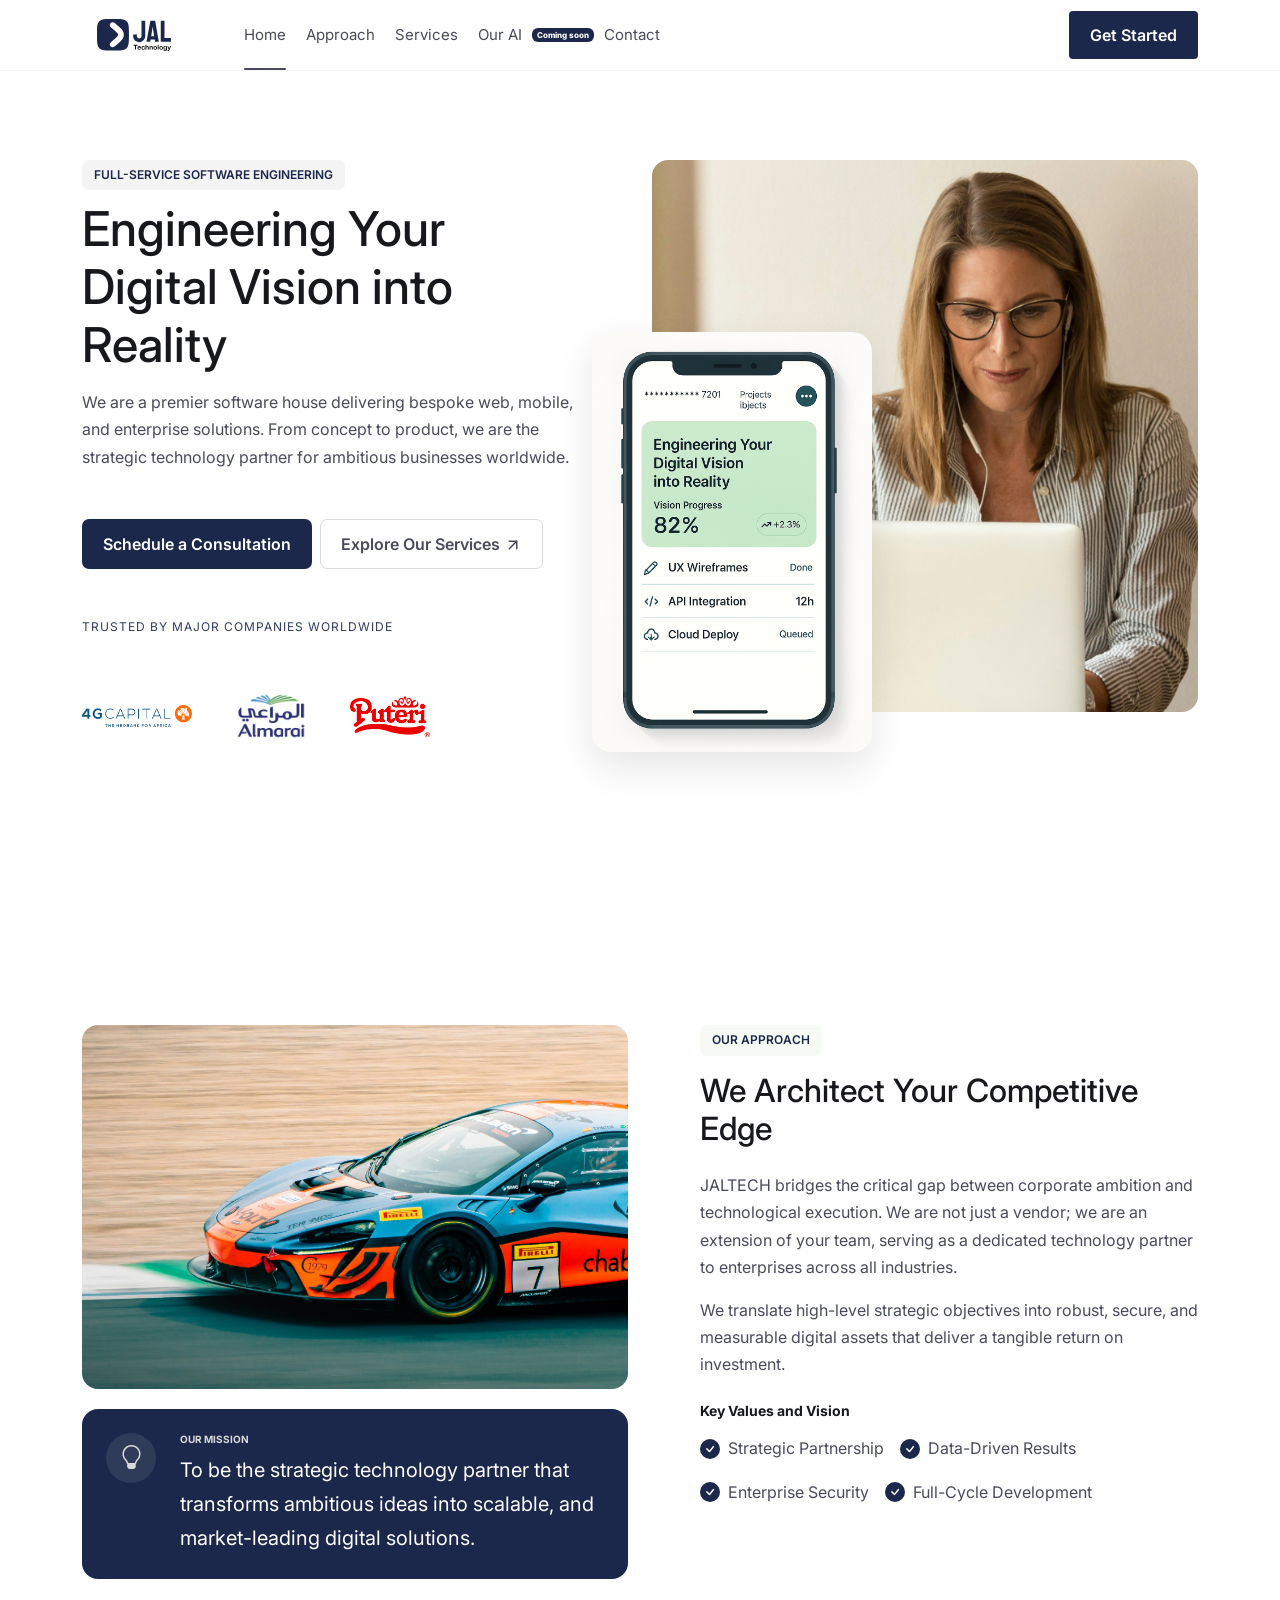
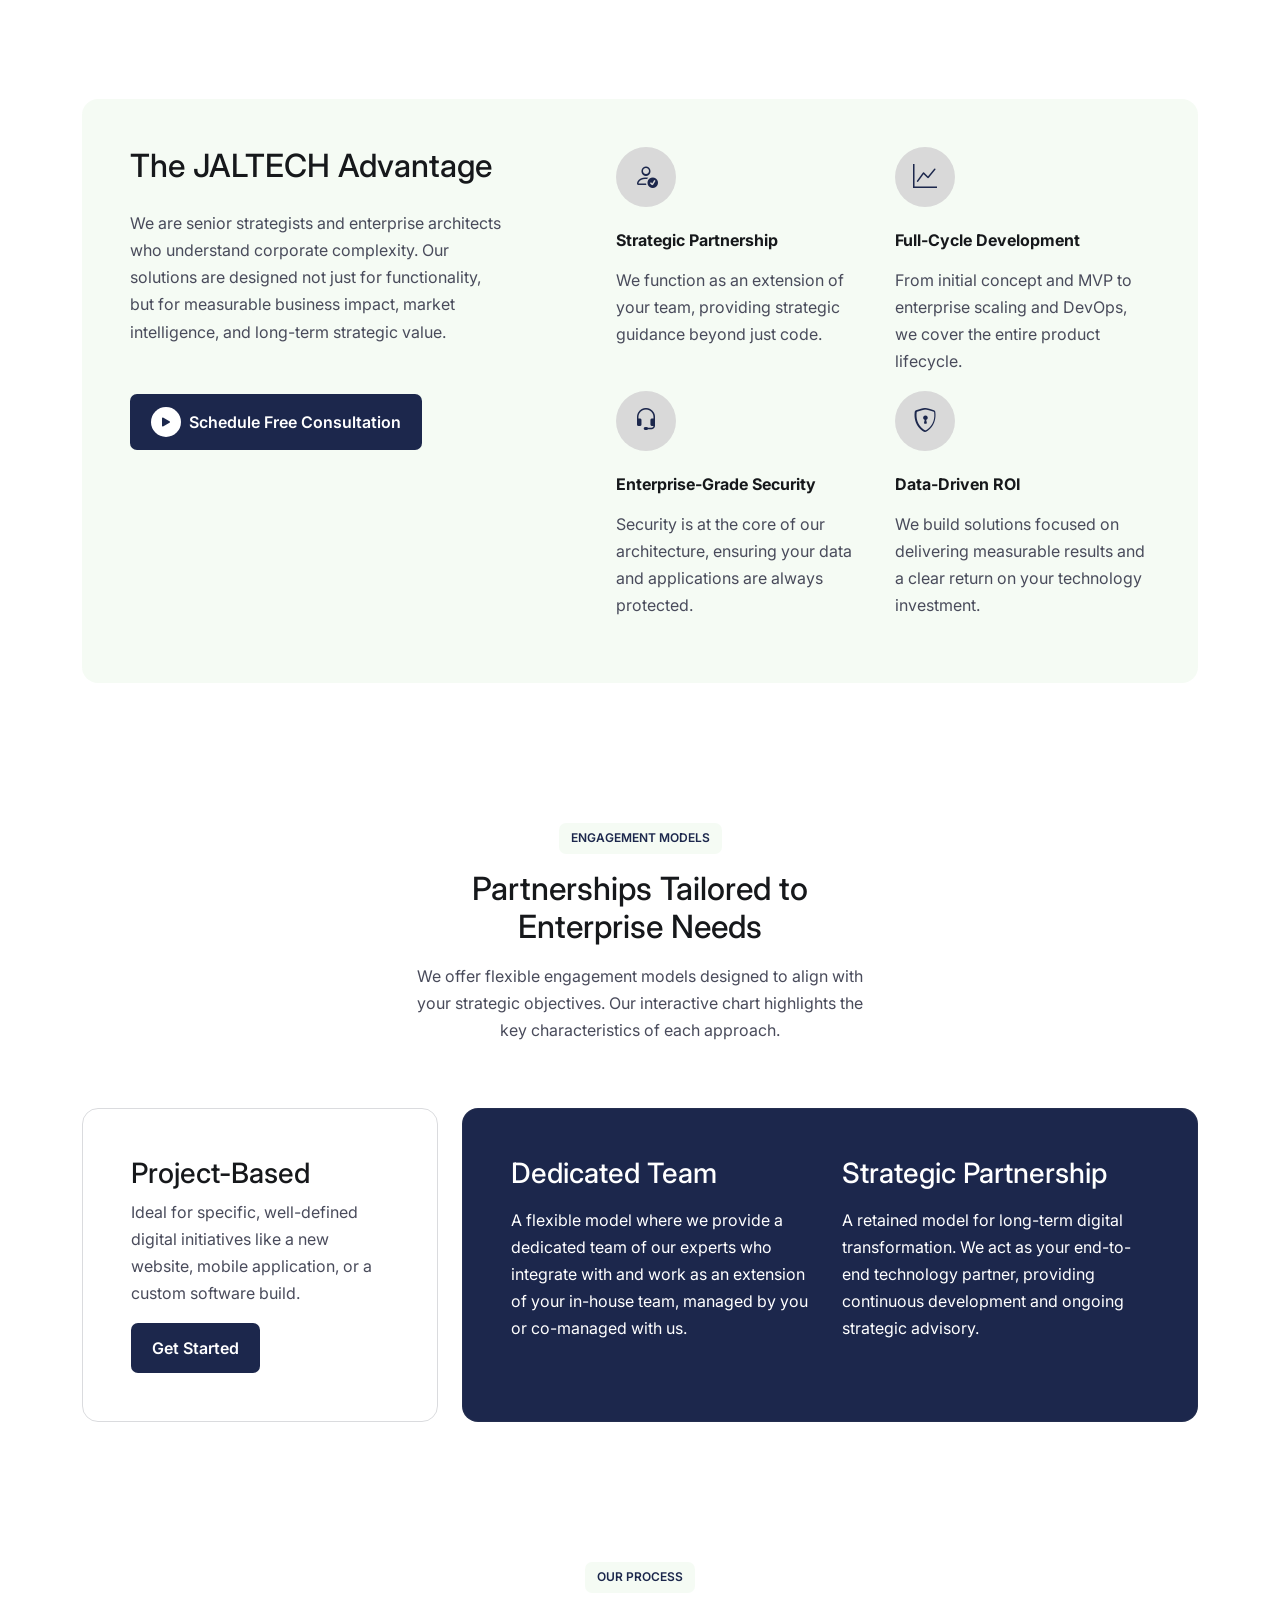
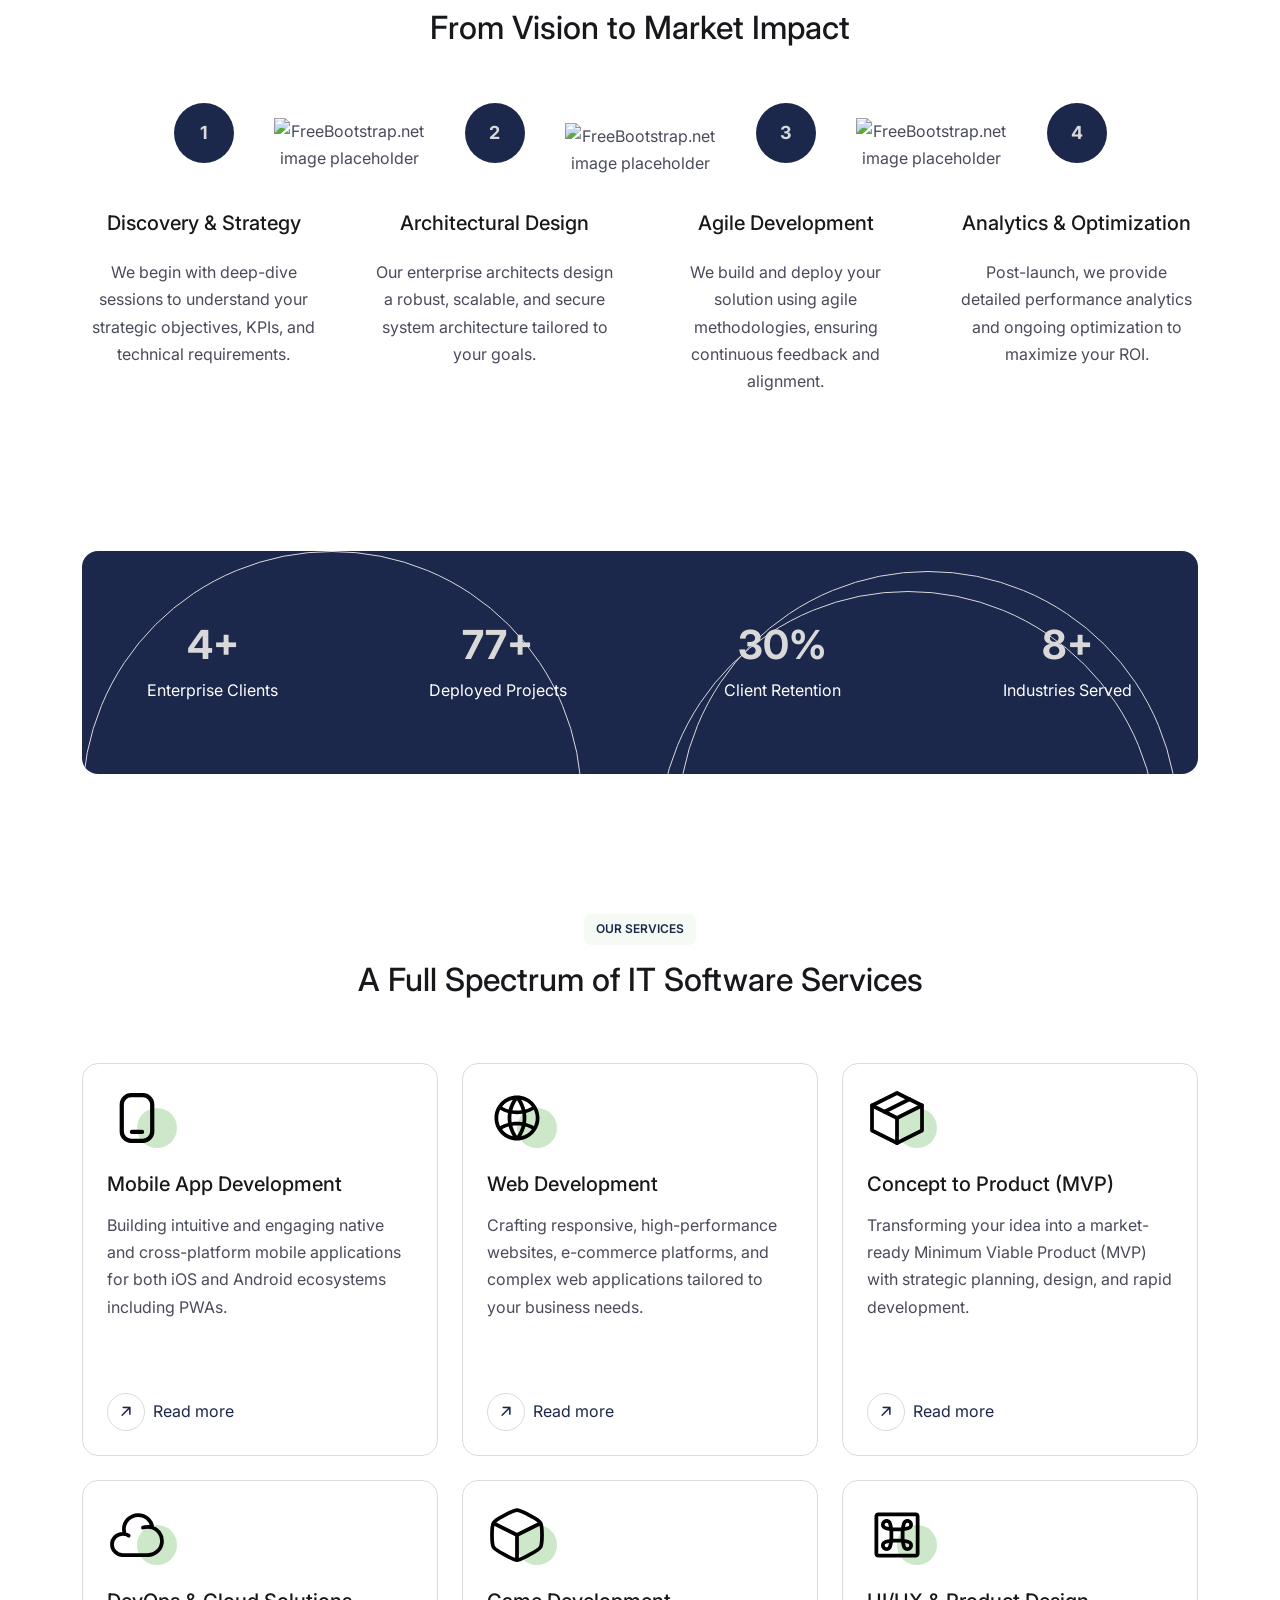
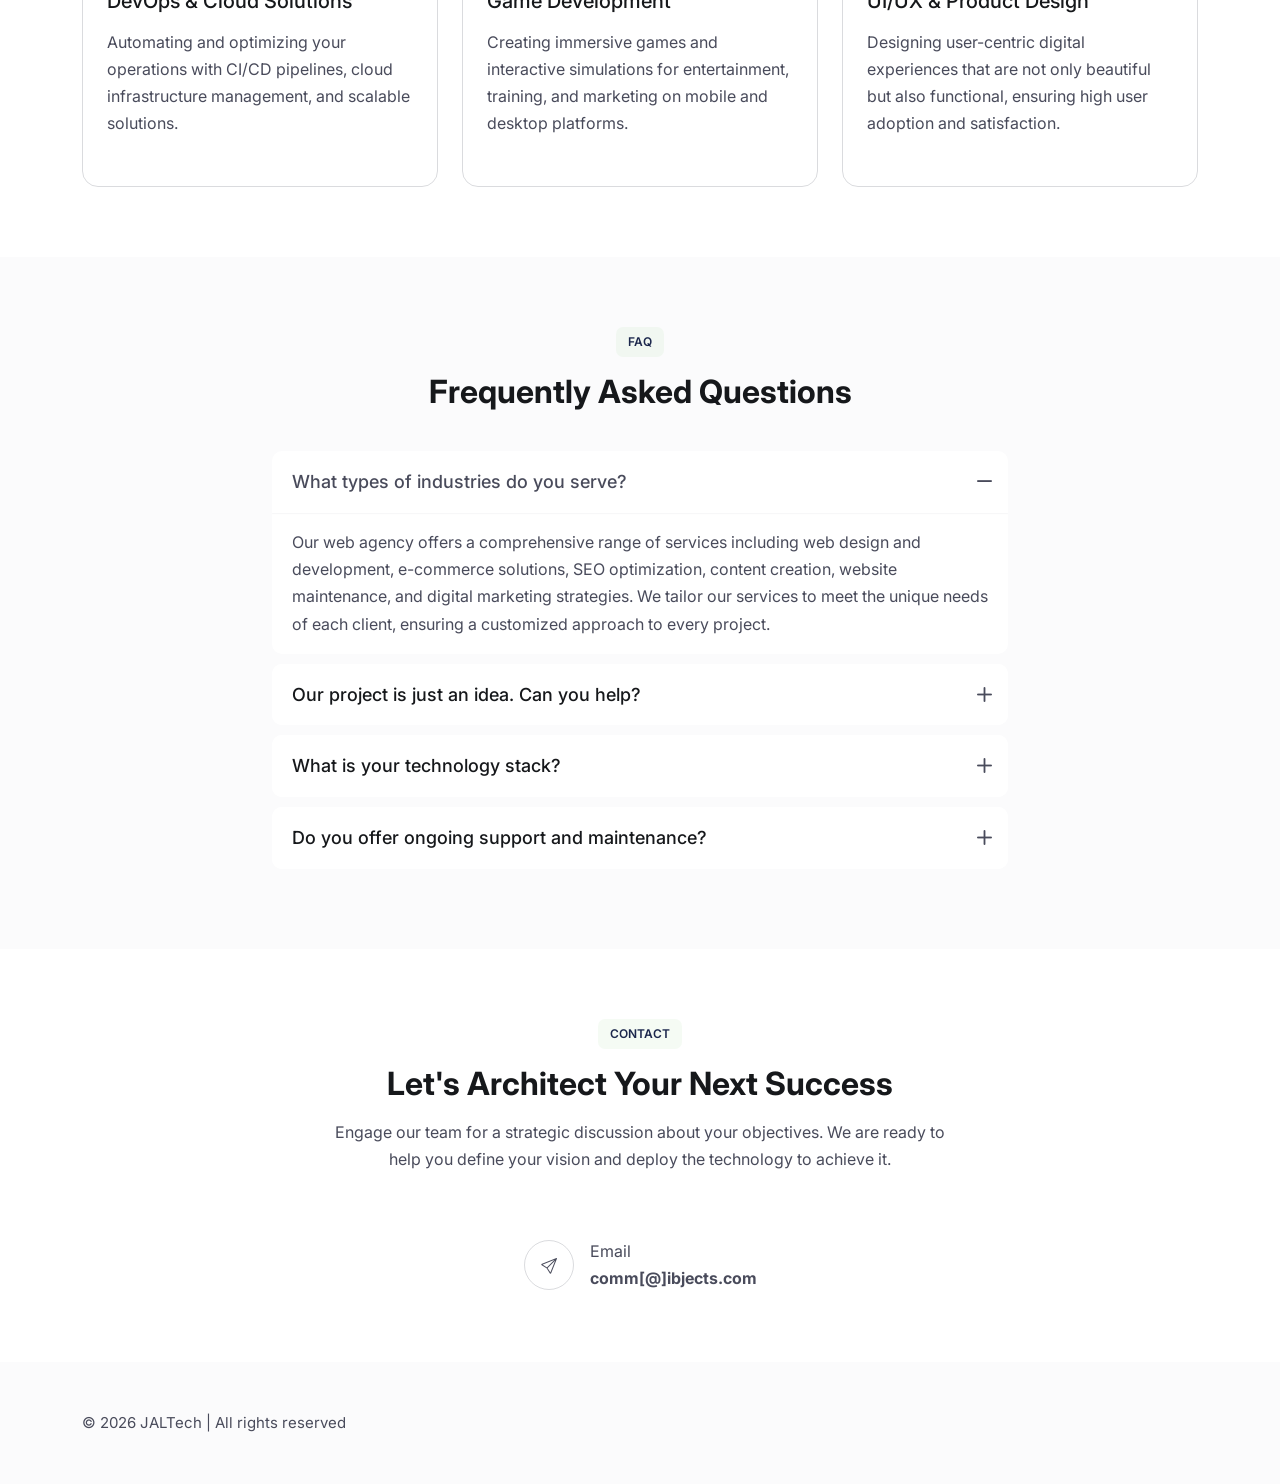
==== commit e6dbbc2e: "Fixed image parsing issue" ====
--- a/index.html
+++ b/index.html
@@ -195,7 +195,7 @@
                   <div class="cta d-flex gap-2 mb-4 mb-lg-5" data-aos="fade-up" data-aos-delay="300"><a class="btn"
                       href="https://calendly.com/ibjects/general-meetup">Schedule a Consultation</a><a
                       class="btn btn-white-outline" href="#services">Explore Our
-                      Solutions
+                      Services
                       <svg class="lucide lucide-arrow-up-right" xmlns="http://www.w3.org/2000/svg" width="18"
                         height="18" viewBox="0 0 24 24" fill="none" stroke="currentColor" stroke-width="2"
                         stroke-linecap="round" stroke-linejoin="round">
@@ -207,9 +207,9 @@
                     <div class="logos-images d-flex gap-4 align-items-center">
                       <img class="img-fluid js-img-to-inline-svg"
                         src="assets/images/logo/actual-size/4gcapital-logo.jpeg"
-                        alt="4GCapital -  The NeoBank for Africa" style="width: 110px;">
+                        alt="4GCapital -  The NeoBank for Africa" style="width: 110px;"/>
                       <img class="img-fluid js-img-to-inline-svg" src="assets/images/logo/actual-size/almarai_logo.png"
-                        alt="Almarai - GCC" style="width: 110px;">
+                        alt="Almarai - GCC" style="width: 110px;"/>
                       <img class="img-fluid js-img-to-inline-svg" src="assets/images/logo/actual-size/puteri-logo.png"
                         alt="Puteri - Malaysia" style="width: 80px;">
 
@@ -991,8 +991,7 @@
                 =>>> Buy the pro version, which includes a functional PHP/AJAX contact form and many additional features.: https://ibjects.com <<<=
                 -->
             &copy;
-            <script>document.write(new Date().getFullYear());</script> JALTech |
-            All rights reserved
+            <script>document.write(new Date().getFullYear());</script> JALTech | All rights reserved
           </div>
           <!-- <div
               class="col-xl-4 justify-content-start justify-content-xl-end quick-links d-flex flex-column flex-xl-row text-center text-xl-start gap-1">
@@ -1022,174 +1021,6 @@
   <script src="assets/js/send_email.js"></script>
   <!-- End JavaScripts-->
 
-  <script>
-    document.addEventListener('DOMContentLoaded', function () {
-
-      const mobileMenuButton = document.getElementById('mobile-menu-button');
-      const mobileMenu = document.getElementById('mobile-menu');
-      if (mobileMenuButton && mobileMenu) {
-        mobileMenuButton.addEventListener('click', () => {
-          mobileMenu.classList.toggle('hidden');
-        });
-      }
-
-      const navLinks = document.querySelectorAll('.nav-link');
-      const sections = document.querySelectorAll('main section');
-
-      const observerOptions = {
-        root: null,
-        rootMargin: '0px',
-        threshold: 0.5
-      };
-
-      const observer = new IntersectionObserver((entries) => {
-        entries.forEach(entry => {
-          if (entry.isIntersecting) {
-            navLinks.forEach(link => {
-              link.classList.remove('active');
-              if (link.getAttribute('href').substring(1) === entry.target.id) {
-                link.classList.add('active');
-              }
-            });
-          }
-        });
-      }, observerOptions);
-
-      sections.forEach(section => {
-        observer.observe(section);
-      });
-
-      const statCounters = document.querySelectorAll('.stat-counter');
-      const statsSection = document.getElementById('stats');
-
-      const animateCounters = () => {
-        statCounters.forEach(counter => {
-          const target = +counter.getAttribute('data-target');
-          const duration = 2000;
-          const stepTime = 20;
-          const steps = duration / stepTime;
-          const increment = target / steps;
-          let current = 0;
-
-          const timer = setInterval(() => {
-            current += increment;
-            if (current >= target) {
-              clearInterval(timer);
-              counter.innerText = target.toLocaleString();
-            } else {
-              counter.innerText = Math.ceil(current).toLocaleString();
-            }
-          }, stepTime);
-        });
-      };
-
-      let hasAnimated = false;
-      const statsObserver = new IntersectionObserver((entries) => {
-        entries.forEach(entry => {
-          if (entry.isIntersecting && !hasAnimated) {
-            animateCounters();
-            hasAnimated = true;
-          }
-        });
-      }, { threshold: 0.5 });
-
-      if (statsSection) {
-        statsObserver.observe(statsSection);
-      }
-
-      const accordionItems = document.querySelectorAll('.accordion-item');
-      accordionItems.forEach(item => {
-        const header = item.querySelector('.accordion-header');
-        const content = item.querySelector('.accordion-content');
-        const icon = item.querySelector('.accordion-icon');
-
-        header.addEventListener('click', () => {
-          const isOpen = content.style.maxHeight && content.style.maxHeight !== '0px';
-
-          accordionItems.forEach(i => {
-            i.querySelector('.accordion-content').style.maxHeight = '0px';
-            i.querySelector('.accordion-icon').textContent = '+';
-          });
-
-          if (!isOpen) {
-            content.style.maxHeight = content.scrollHeight + 'px';
-            icon.textContent = '-';
-          }
-        });
-      });
-
-      const engagementModelChartCtx = document.getElementById('engagementModelChart');
-      if (engagementModelChartCtx && typeof Chart !== 'undefined') {
-        new Chart(engagementModelChartCtx, {
-          type: 'radar',
-          data: {
-            labels: ['Scope Flexibility', 'Strategic Involvement', 'Cost Predictability', 'Speed to Market', 'Long-Term Optimization'],
-            datasets: [{
-              label: 'Project-Based',
-              data: [3, 2, 5, 4, 1],
-              backgroundColor: 'rgba(0, 167, 157, 0.2)',
-              borderColor: '#1C274C',
-              pointBackgroundColor: '#1C274C',
-              pointBorderColor: '#fff',
-              pointHoverBackgroundColor: '#fff',
-              pointHoverBorderColor: '#1C274C',
-              borderWidth: 2
-            }, {
-              label: 'Strategic Partnership',
-              data: [5, 5, 3, 2, 5],
-              backgroundColor: 'rgba(253, 184, 19, 0.2)',
-              borderColor: 'rgba(253, 184, 19, 1)',
-              pointBackgroundColor: 'rgba(253, 184, 19, 1)',
-              pointBorderColor: '#fff',
-              pointHoverBackgroundColor: '#fff',
-              pointHoverBorderColor: 'rgba(253, 184, 19, 1)',
-              borderWidth: 2
-            }]
-          },
-          options: {
-            maintainAspectRatio: false,
-            scales: {
-              r: {
-                angleLines: {
-                  color: 'rgba(0, 0, 0, 0.1)'
-                },
-                grid: {
-                  color: 'rgba(0, 0, 0, 0.1)'
-                },
-                pointLabels: {
-                  font: {
-                    size: 14,
-                    family: 'Inter'
-                  },
-                  color: '#4a5568'
-                },
-                ticks: {
-                  backdropColor: 'transparent',
-                  stepSize: 1,
-                  max: 5,
-                  min: 0
-                }
-              }
-            },
-            plugins: {
-              legend: {
-                position: 'top',
-                labels: {
-                  font: {
-                    size: 14,
-                    family: 'Inter'
-                  }
-                }
-              }
-            }
-          }
-        });
-      }
-
-      document.getElementById('year').textContent = new Date().getFullYear();
-    });
-  </script>
-
 </body>
 
 </html>
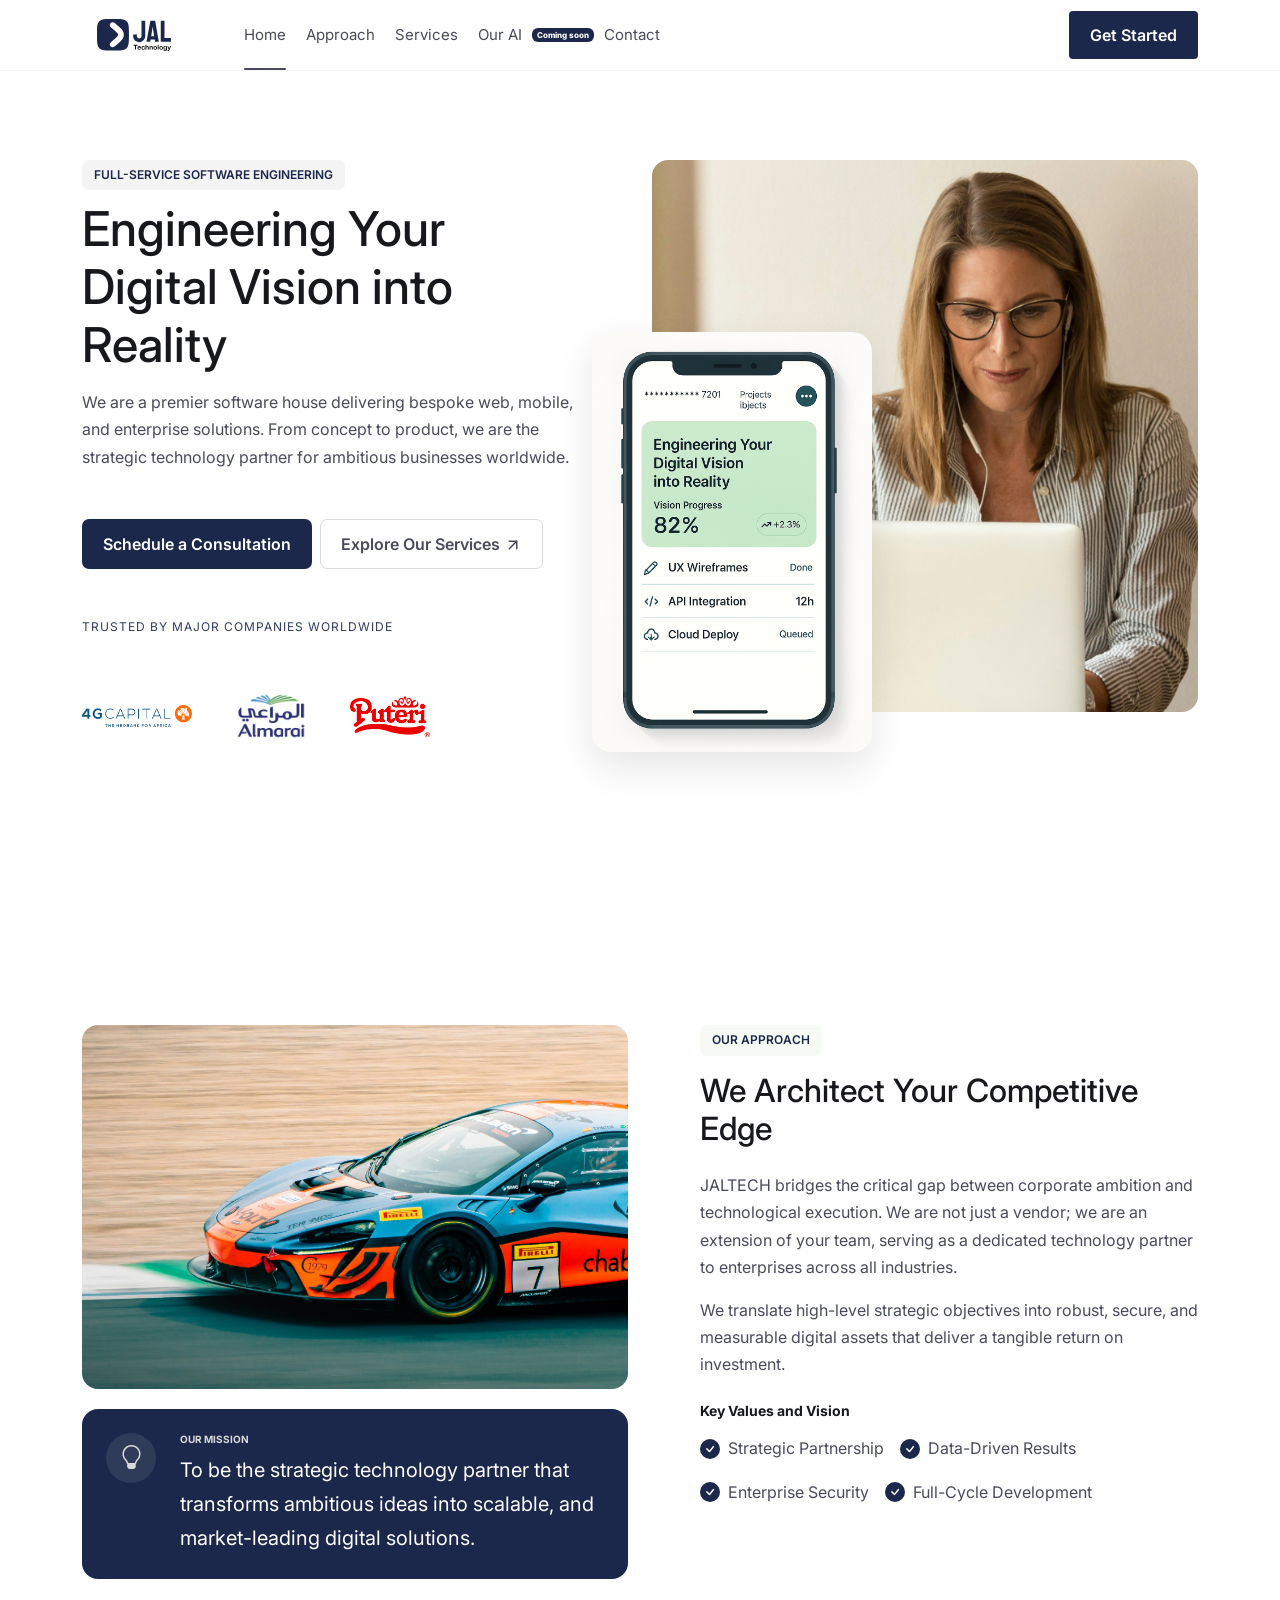
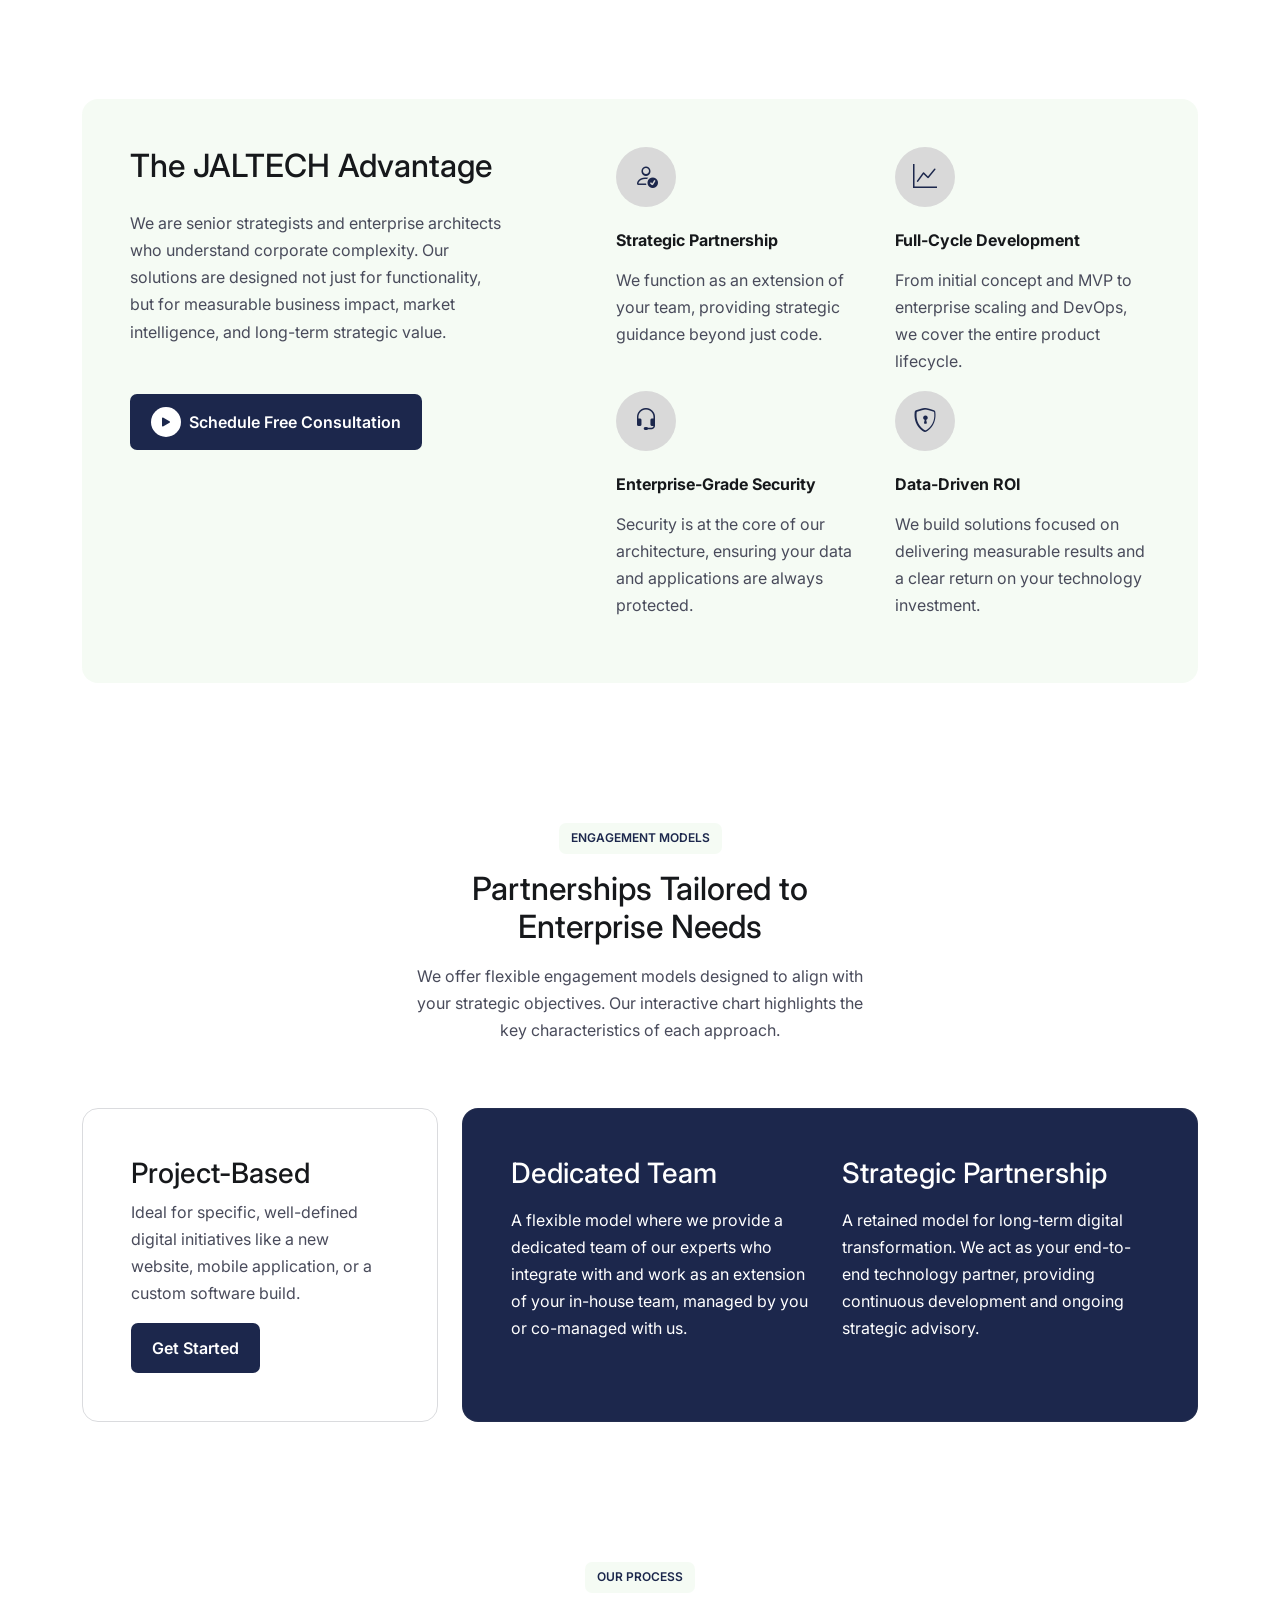
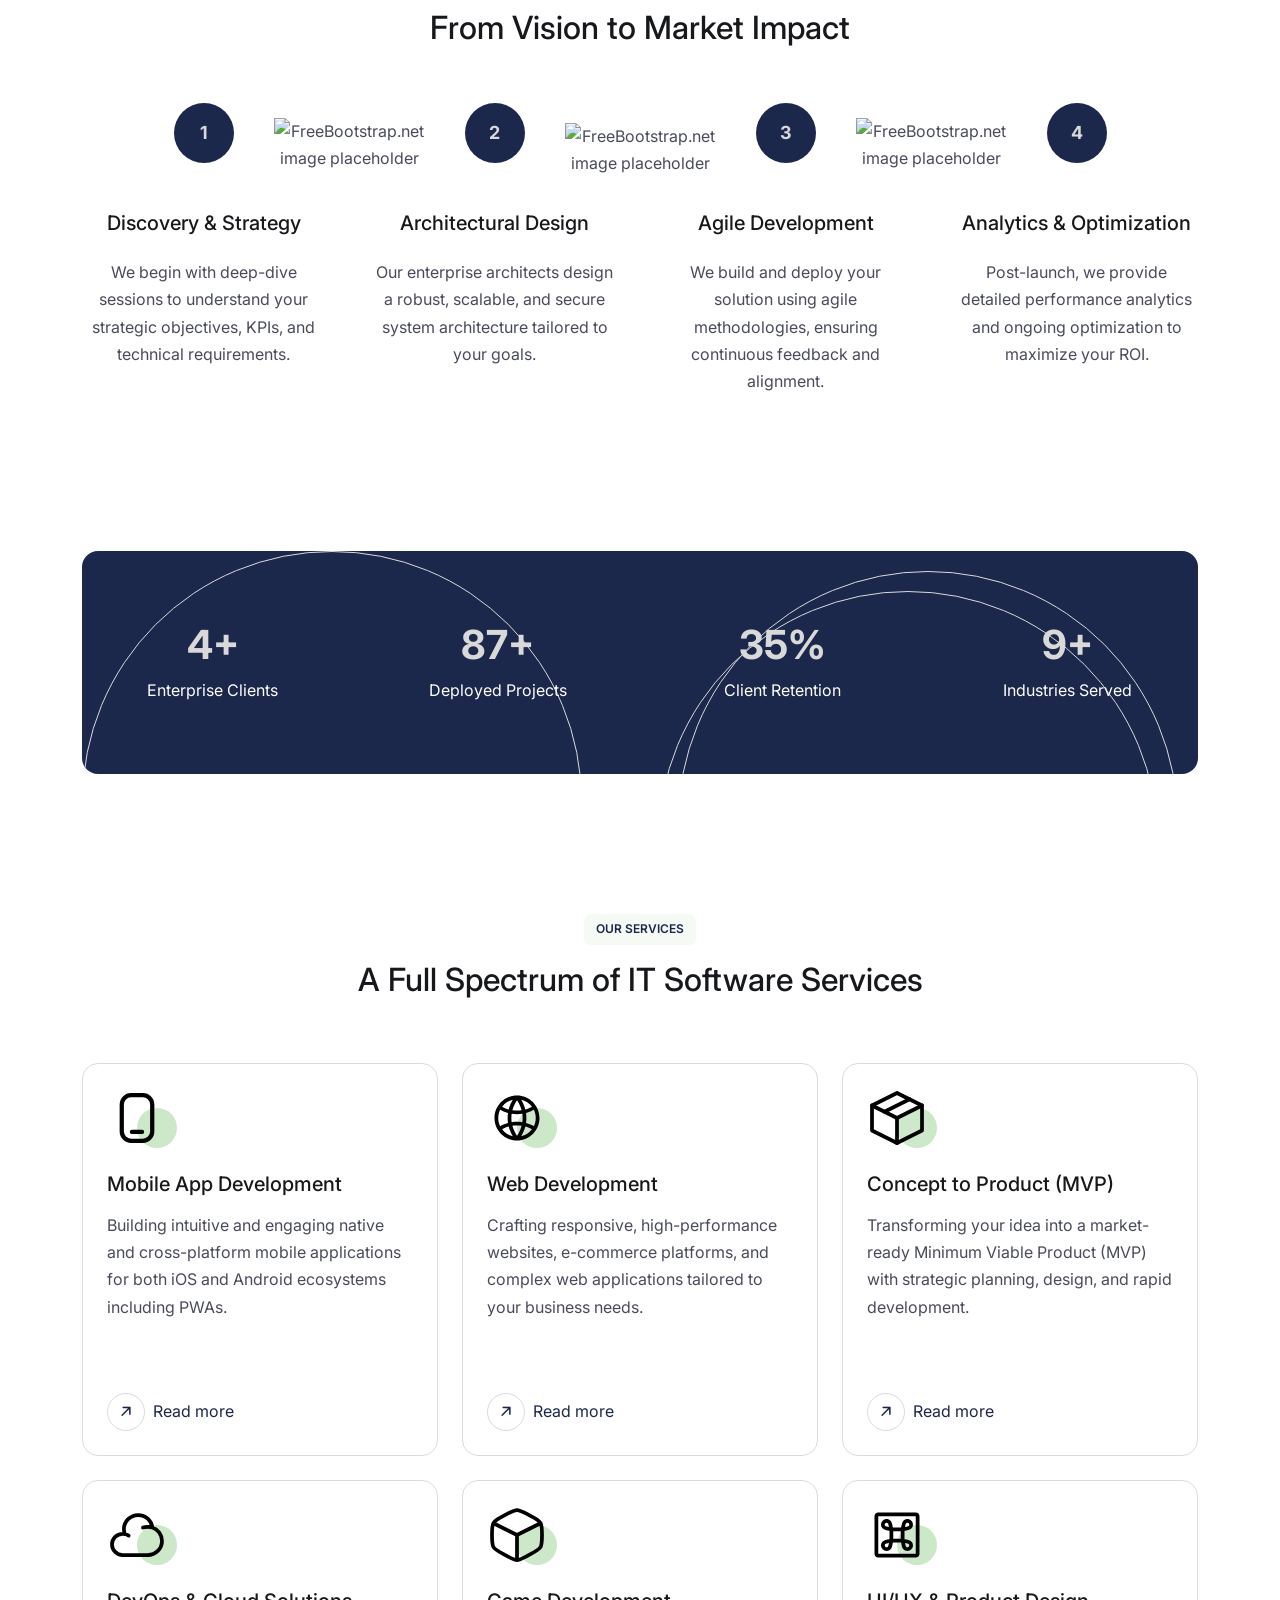
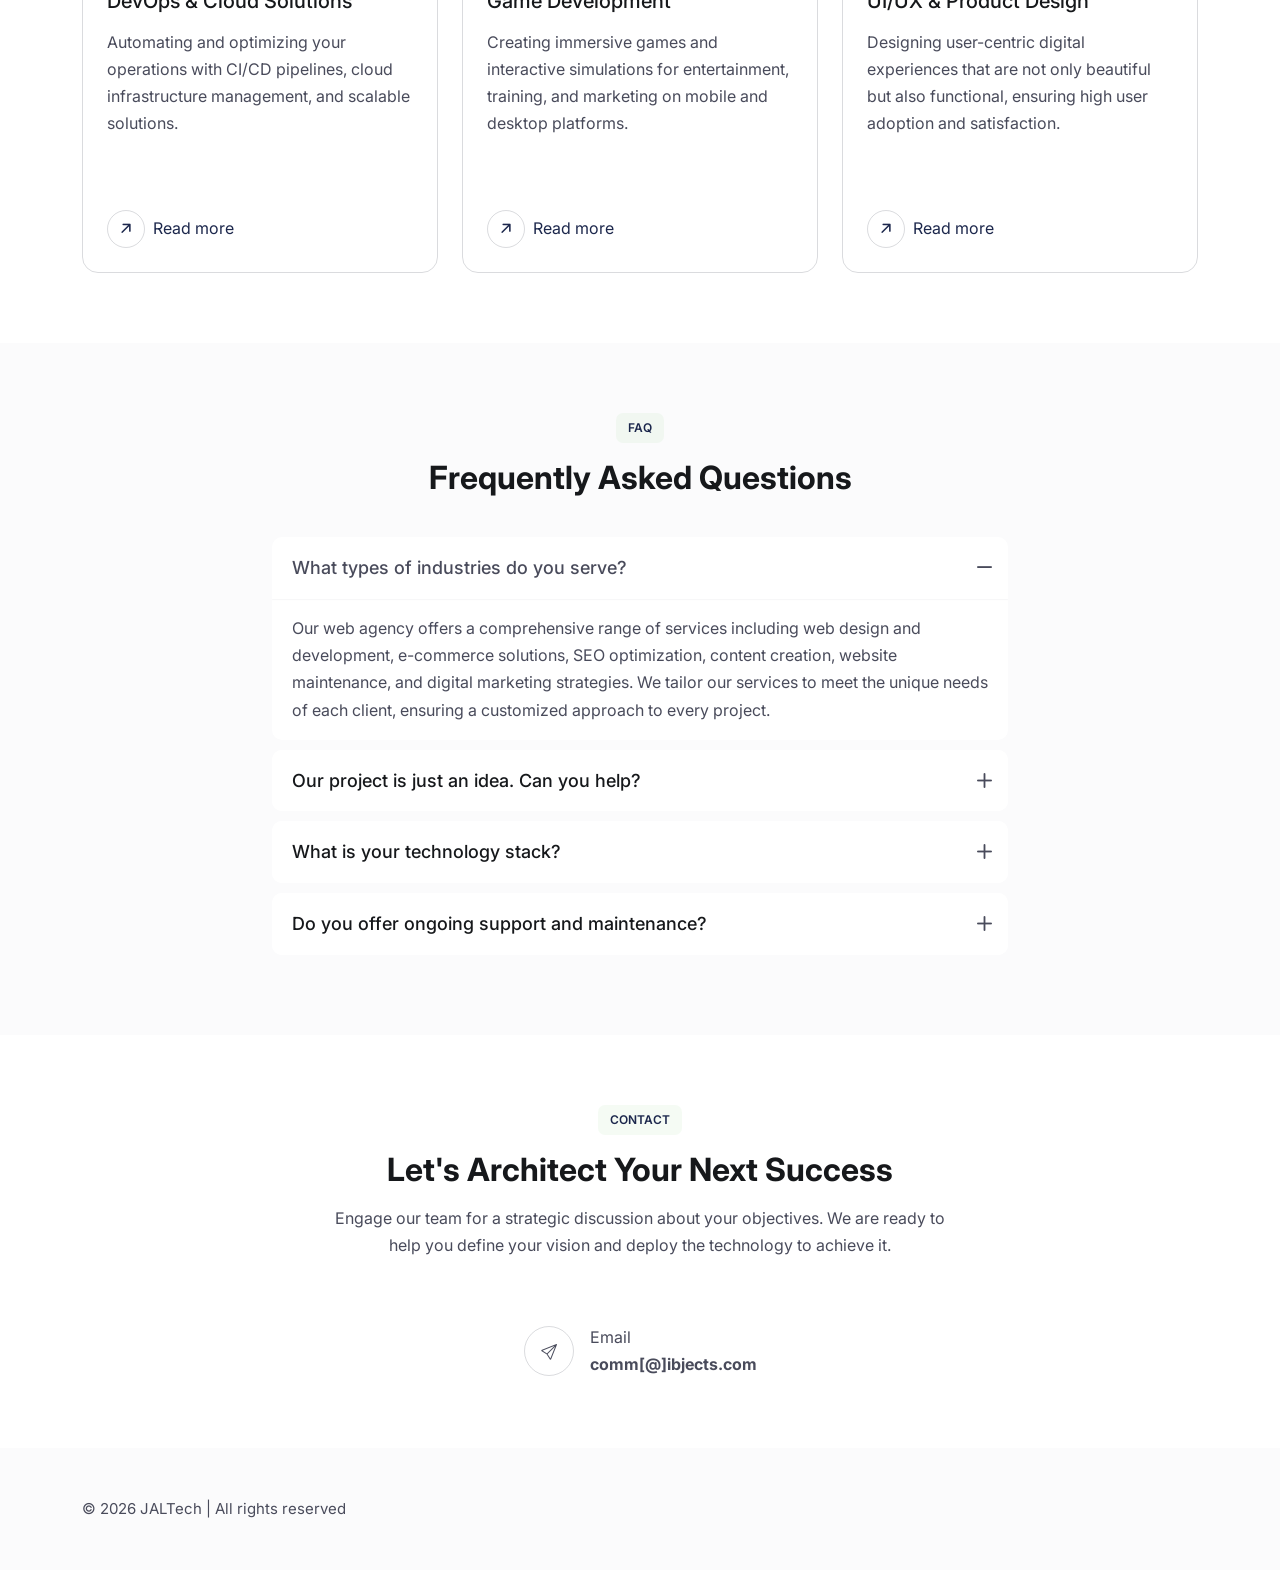
==== commit 86a3d256: "Update index.html" ====
--- a/index.html
+++ b/index.html
@@ -207,9 +207,9 @@
                     <div class="logos-images d-flex gap-4 align-items-center">
                       <img class="img-fluid js-img-to-inline-svg"
                         src="assets/images/logo/actual-size/4gcapital-logo.jpeg"
-                        alt="4GCapital -  The NeoBank for Africa" style="width: 110px;"/>
+                        alt="4GCapital -  The NeoBank for Africa" style="width: 110px;" />
                       <img class="img-fluid js-img-to-inline-svg" src="assets/images/logo/actual-size/almarai_logo.png"
-                        alt="Almarai - GCC" style="width: 110px;"/>
+                        alt="Almarai - GCC" style="width: 110px;" />
                       <img class="img-fluid js-img-to-inline-svg" src="assets/images/logo/actual-size/puteri-logo.png"
                         alt="Puteri - Malaysia" style="width: 80px;">
 
@@ -609,9 +609,10 @@
                   <p class="mb-4">Automating and optimizing your operations with CI/CD pipelines, cloud infrastructure
                     management, and scalable solutions.</p>
                 </div>
-                <!-- <a class="special-link d-inline-flex gap-2 align-items-center text-decoration-none" href="#"><span
-                    class="icons"><i class="icon-1 bi bi-arrow-right-short"></i><i
-                      class="icon-2 bi bi-arrow-right-short"> </i></span><span>Read more</span></a> -->
+                <a class="special-link d-inline-flex gap-2 align-items-center text-decoration-none"
+                  href="https://medium.com/@ibjects-insights/devops-cloud-solutions-automating-and-optimizing-for-scalability-bc478ff703a1"
+                  target="_blank"><span class="icons"><i class="icon-1 bi bi-arrow-right-short"></i><i
+                      class="icon-2 bi bi-arrow-right-short"> </i></span><span>Read more</span></a>
               </div>
             </div>
             <div class="col-md-6 col-lg-4" data-aos="fade-up" data-aos-delay="500">
@@ -625,9 +626,10 @@
                     marketing on mobile and desktop
                     platforms.</p>
                 </div>
-                <!-- <a class="special-link d-inline-flex gap-2 align-items-center text-decoration-none" href="#"><span
-                    class="icons"><i class="icon-1 bi bi-arrow-right-short"></i><i
-                      class="icon-2 bi bi-arrow-right-short"> </i></span><span>Read more</span></a> -->
+                <a class="special-link d-inline-flex gap-2 align-items-center text-decoration-none"
+                  href="https://medium.com/@ibjects-insights/game-development-crafting-immersive-worlds-and-experiences-55124ca5d4c3"
+                  target="_blank"><span class="icons"><i class="icon-1 bi bi-arrow-right-short"></i><i
+                      class="icon-2 bi bi-arrow-right-short"> </i></span><span>Read more</span></a>
               </div>
             </div>
             <div class="col-md-6 col-lg-4" data-aos="fade-up" data-aos-delay="600">
@@ -640,9 +642,10 @@
                     functional, ensuring high user adoption
                     and satisfaction.</p>
                 </div>
-                <!-- <a class="special-link d-inline-flex gap-2 align-items-center text-decoration-none" href="#"><span
-                    class="icons"><i class="icon-1 bi bi-arrow-right-short"></i><i
-                      class="icon-2 bi bi-arrow-right-short"> </i></span><span>Read more</span></a> -->
+                <a class="special-link d-inline-flex gap-2 align-items-center text-decoration-none"
+                  href="https://medium.com/@ibjects-insights/ui-ux-product-design-designing-experiences-that-users-love-9be81c5406de"
+                  target="_blank"><span class="icons"><i class="icon-1 bi bi-arrow-right-short"></i><i
+                      class="icon-2 bi bi-arrow-right-short"> </i></span><span>Read more</span></a>
               </div>
             </div>
           </div>
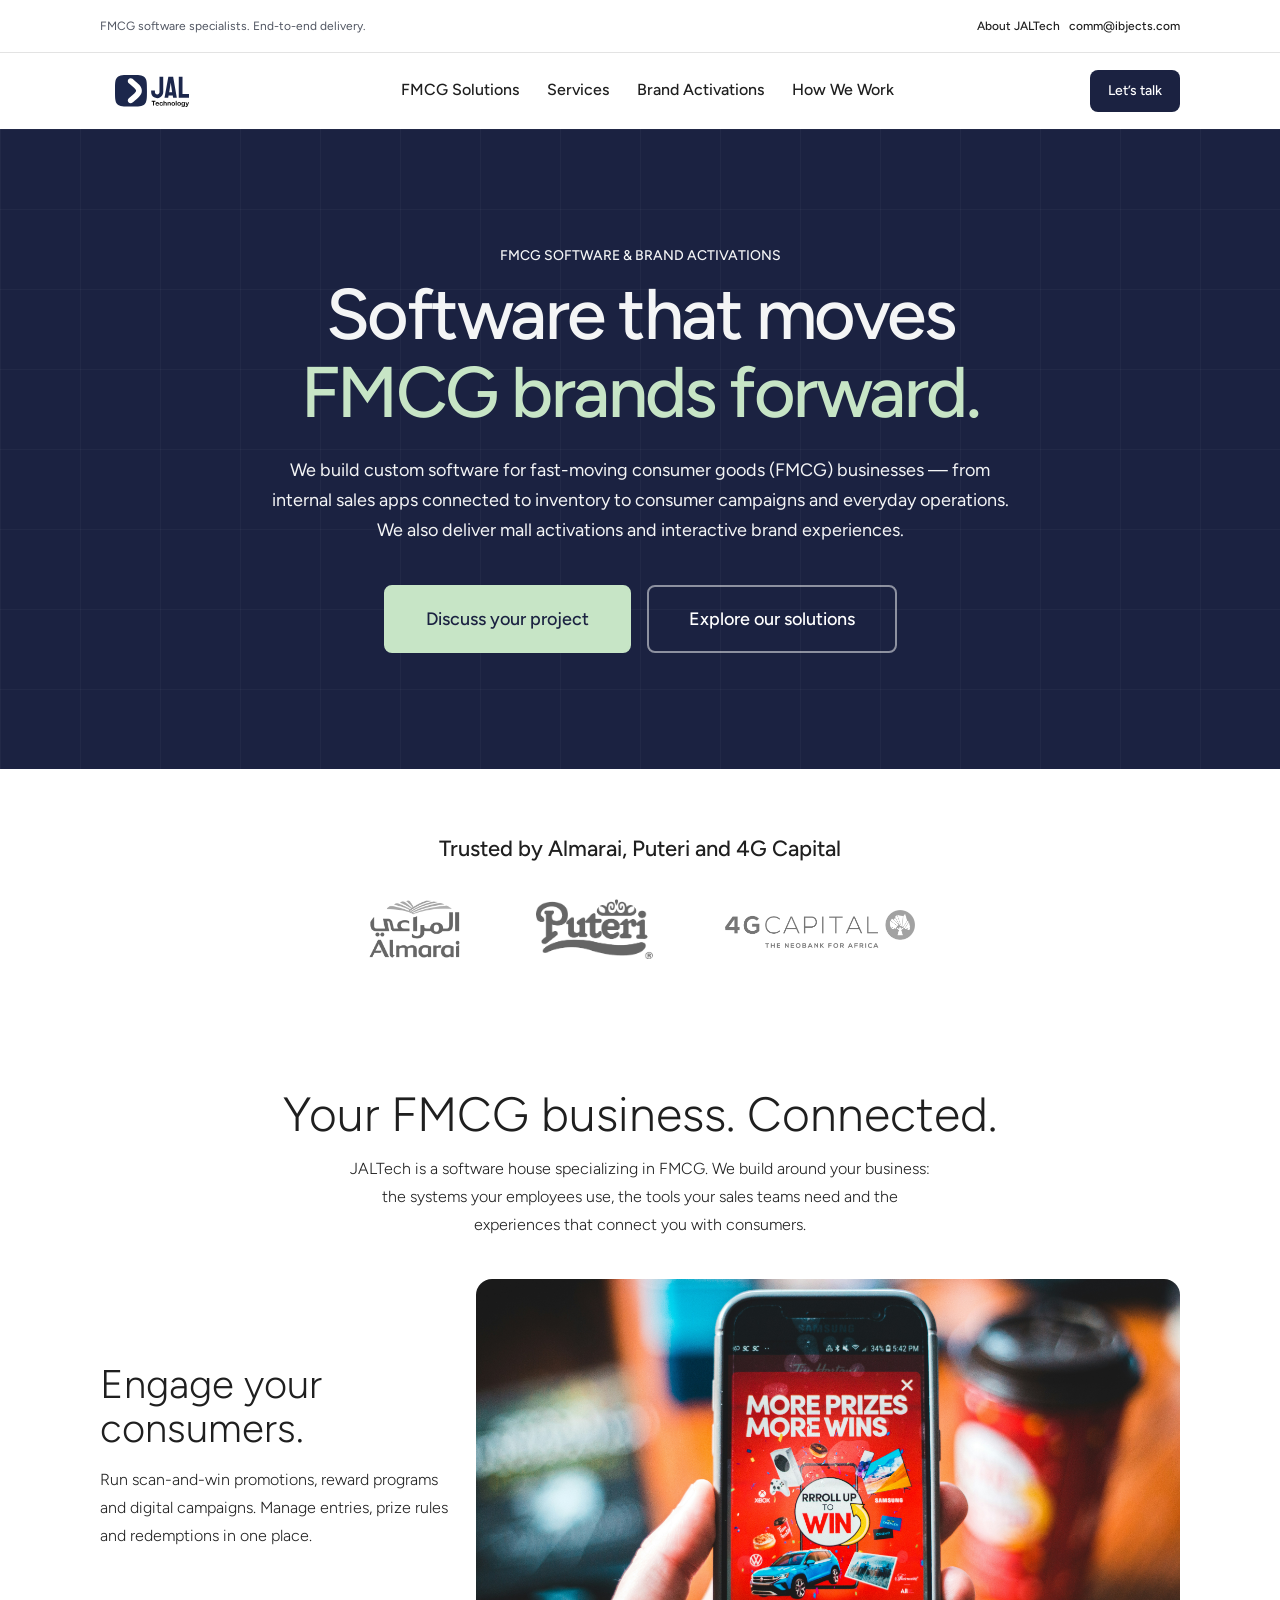
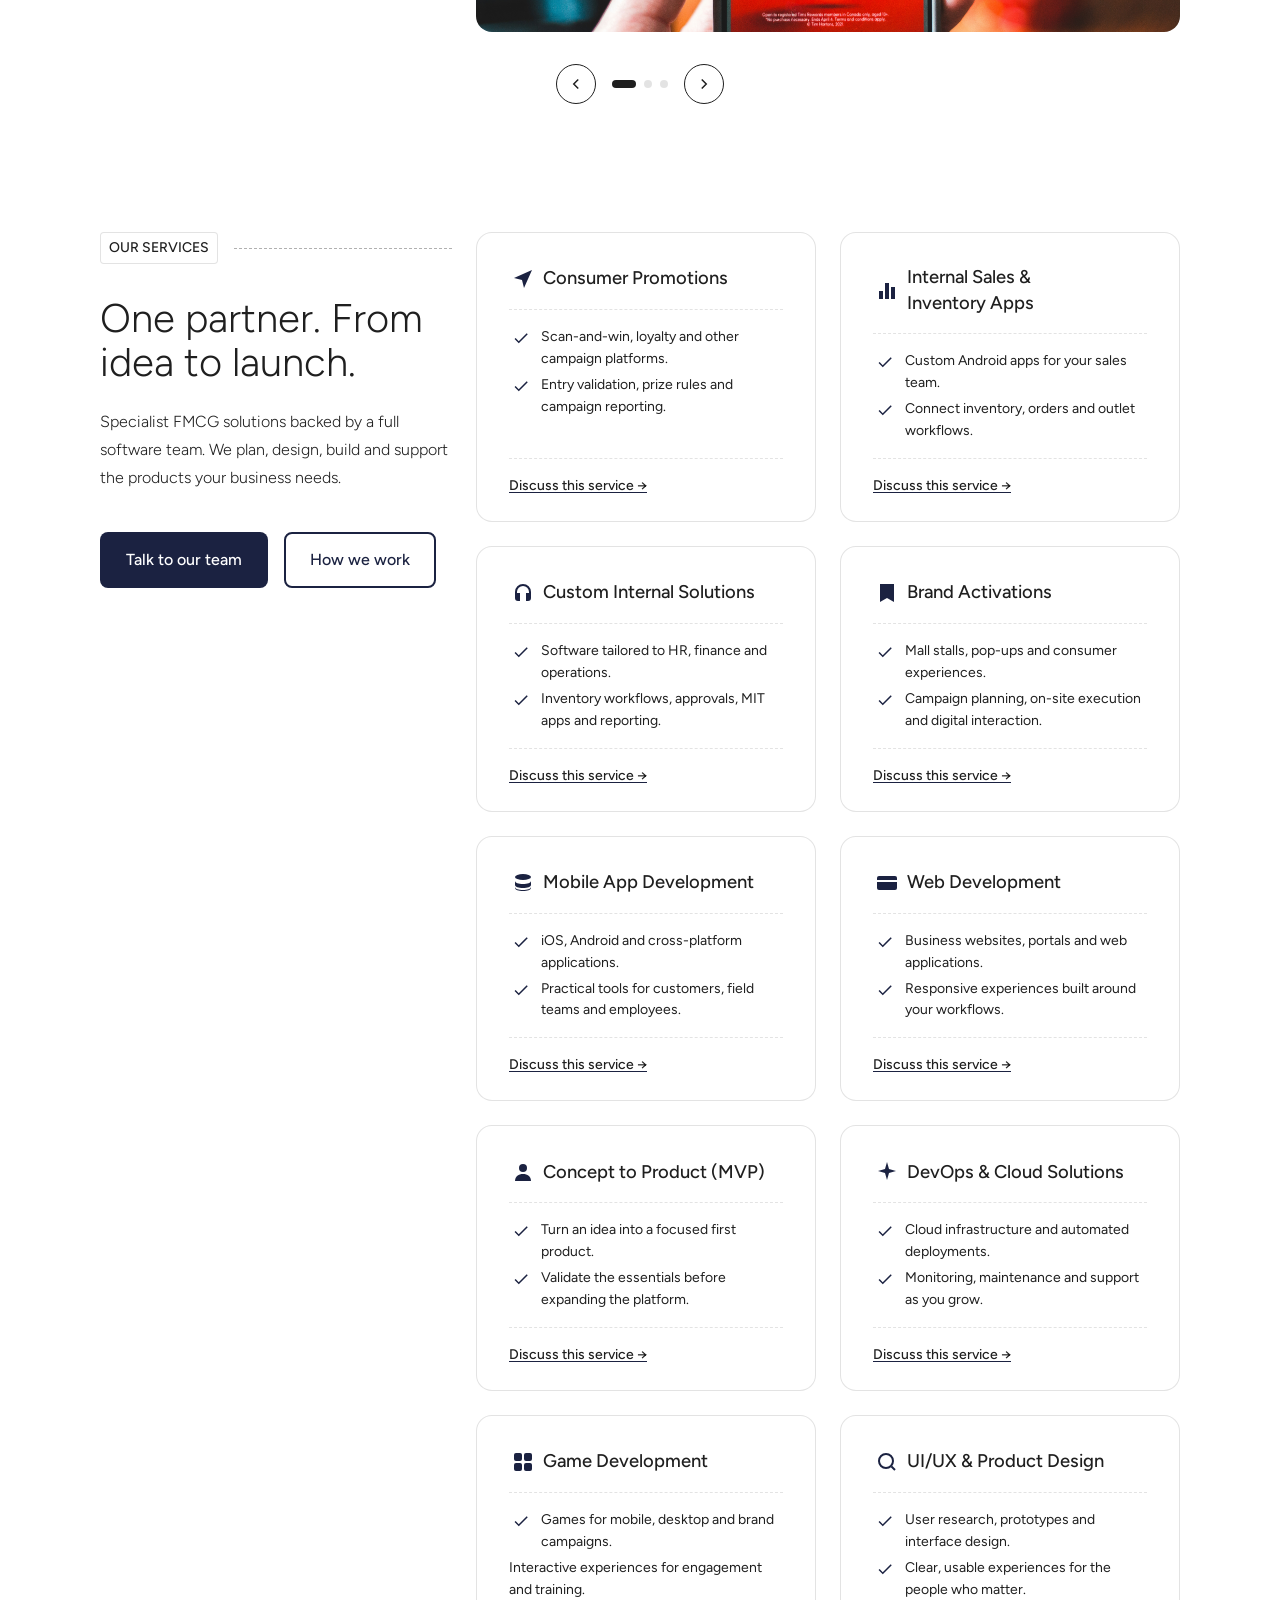
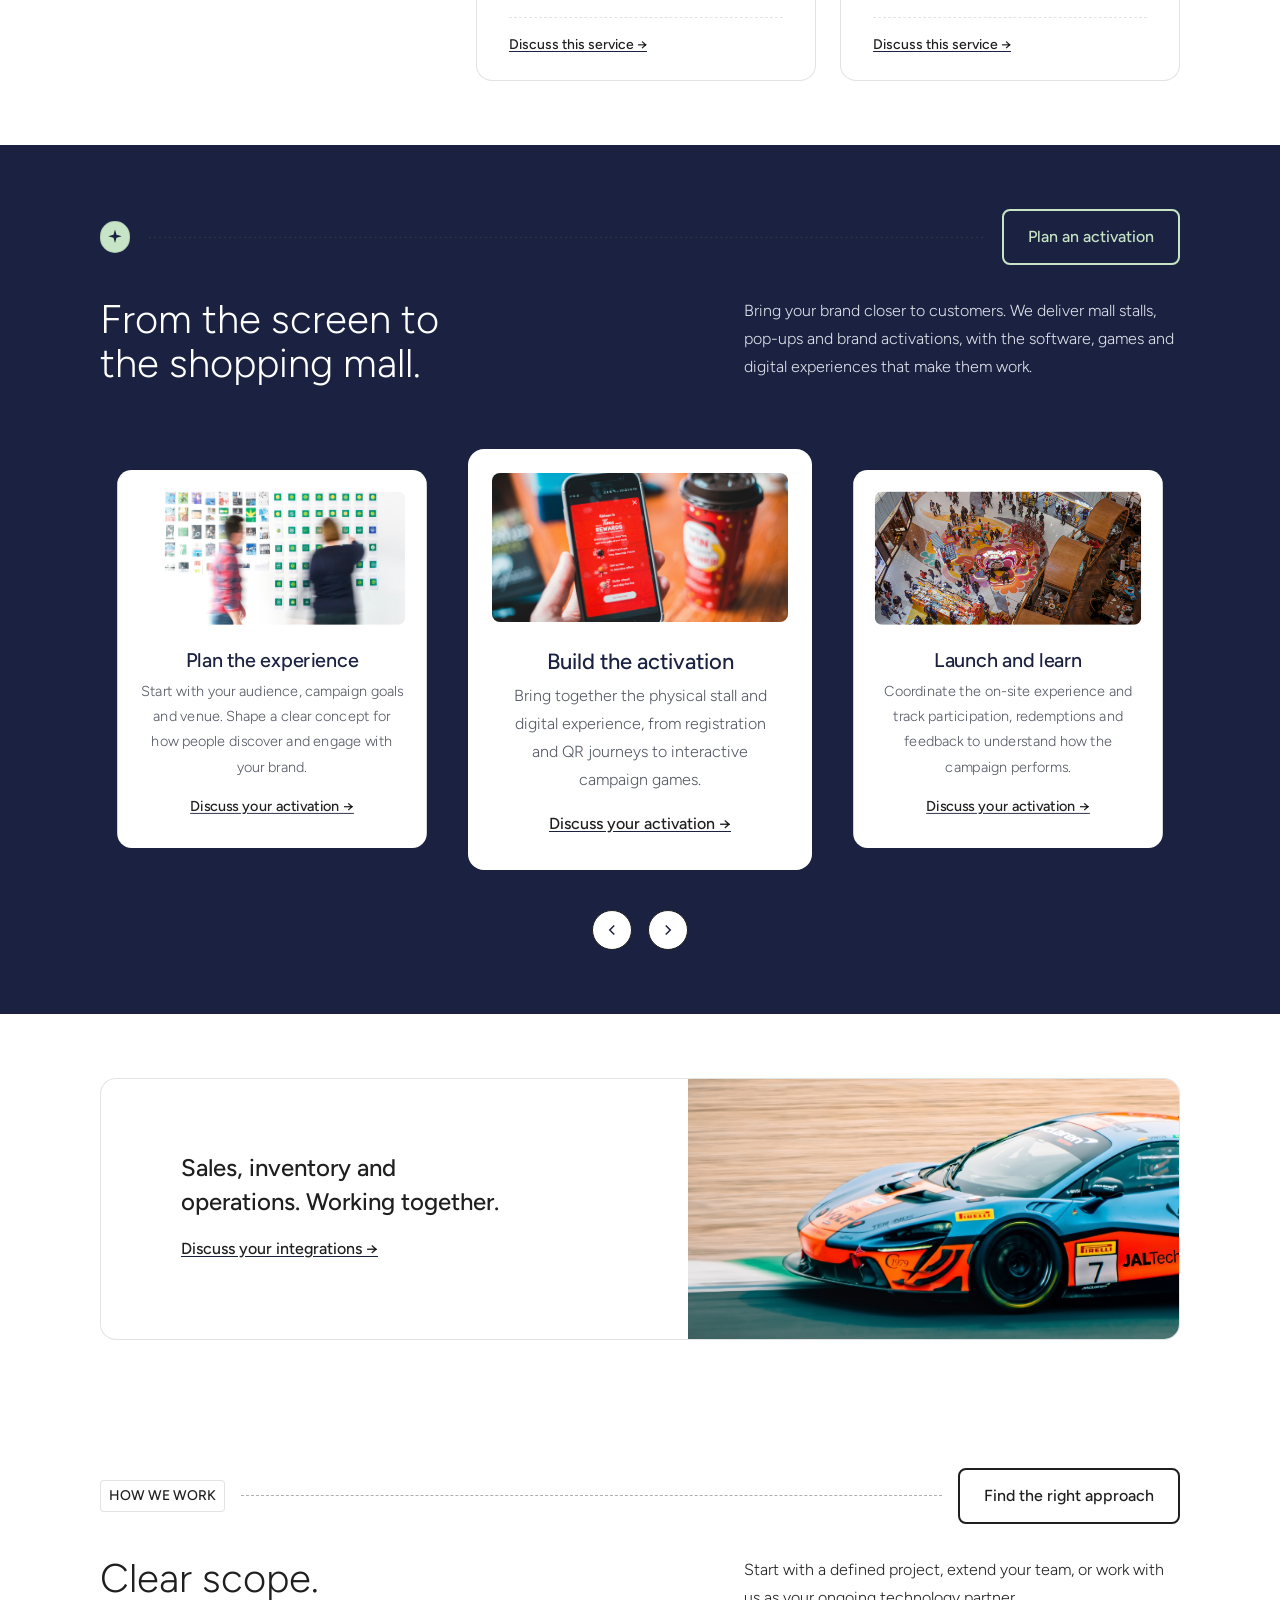
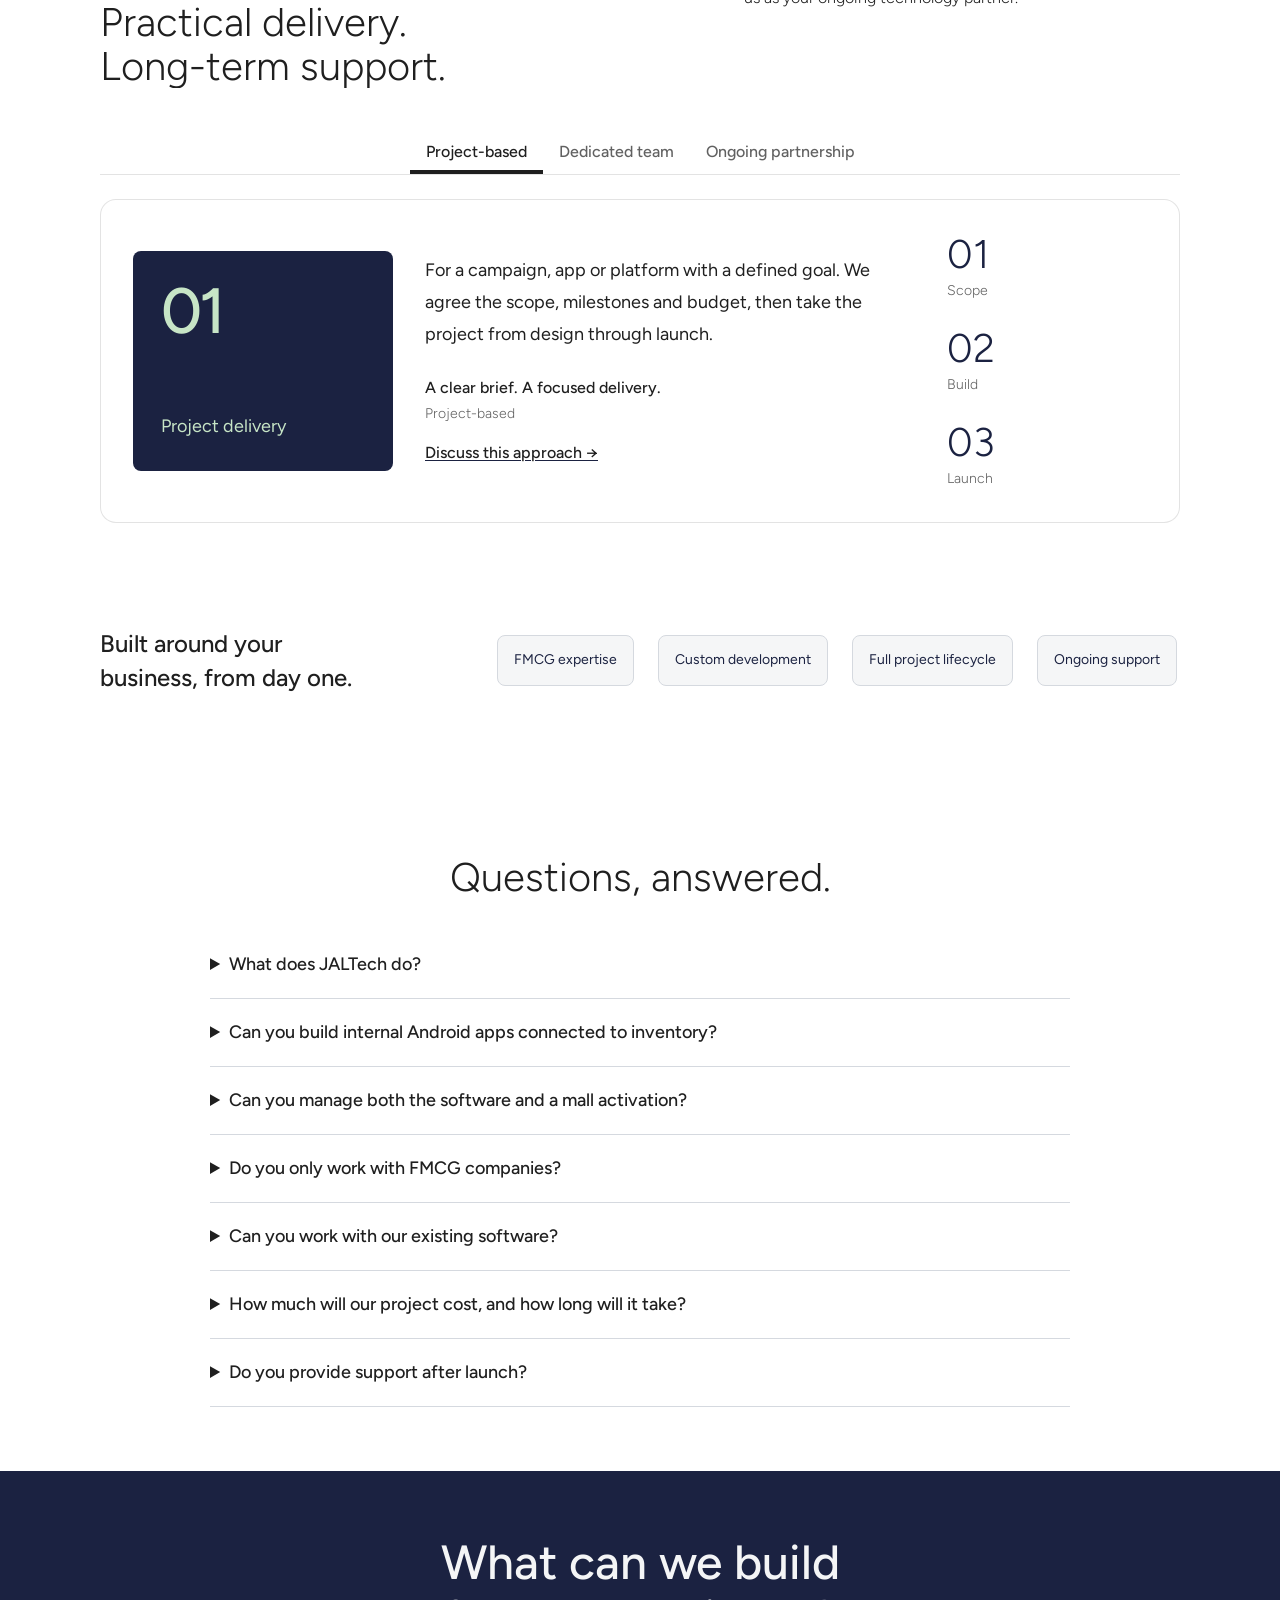
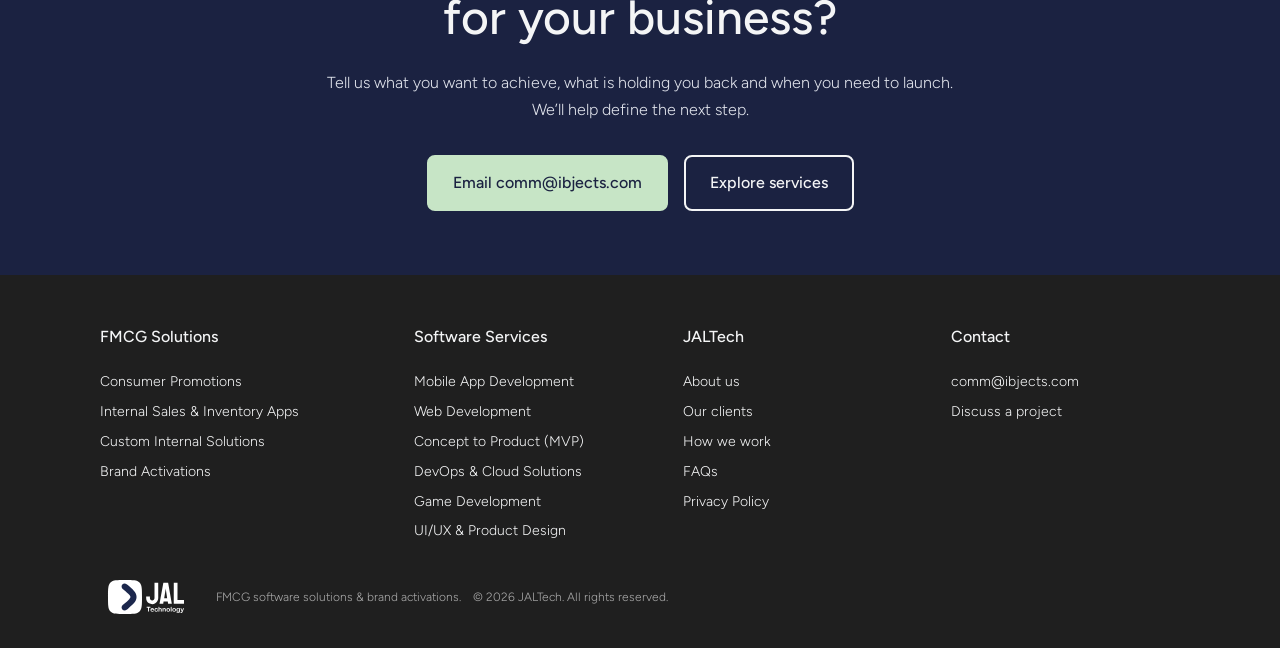
==== commit 96b0972f: "new website" ====
--- a/index.html
+++ b/index.html
@@ -2,1028 +2,3631 @@
 <html lang="en">
 
 <head>
-  <meta charset="utf-8">
-  <meta name="viewport" content="width=device-width, initial-scale=1">
-  <title> JALTech - Full-Service Software Engineering</title>
-
-  <!-- ======= Google Font =======-->
-  <link rel="preconnect" href="https://fonts.googleapis.com">
-  <link rel="preconnect" href="https://fonts.gstatic.com" crossorigin="">
-  <link href="https://fonts.googleapis.com/css2?family=Inter:wght@100..900&amp;display=swap" rel="stylesheet">
-  <!-- End Google Font-->
-
-  <!-- ======= Styles =======-->
-  <link href="assets/vendors/bootstrap/bootstrap.min.css" rel="stylesheet">
-  <link href="assets/vendors/bootstrap-icons/font/bootstrap-icons.min.css" rel="stylesheet">
-  <link href="assets/vendors/glightbox/glightbox.min.css" rel="stylesheet">
-  <link href="assets/vendors/swiper/swiper-bundle.min.css" rel="stylesheet">
-  <link href="assets/vendors/aos/aos.css" rel="stylesheet">
-  <!-- End Styles-->
-
-  <!-- ======= Theme Style =======-->
-  <link href="assets/css/style.css" rel="stylesheet">
-  <!-- End Theme Style-->
-
-  <!-- ======= Apply theme =======-->
-  <script>
-    // Apply the theme as early as possible to avoid flicker
-    (function () {
-      const storedTheme = localStorage.getItem('theme') || 'light';
-      document.documentElement.setAttribute('data-bs-theme', storedTheme);
-    })();
-  </script>
+    <meta name="color-scheme" content="light">
+    <!-- Deployment: canonical domain is https://jaltech.org/.
+         Serve this file as the public home page with HTTP 200.
+         Check /robots.txt and CDN/firewall rules allow Googlebot, Bingbot and
+         OAI-SearchBot. HTML metadata cannot override host-level crawler blocks.
+         Submit the canonical URL in Search Console after deployment.
+         Contact address follows the supplied backup.html: comm@ibjects.com.
+    -->
+    <meta charset="UTF-8">
+    <meta name="viewport" content="width=device-width, initial-scale=1">
+    <title>JALTech | FMCG Software Solutions &amp; Brand Activations</title>
+    <meta name="description"
+        content="JALTech builds custom FMCG software, consumer campaigns, field sales apps and brand activations. Trusted by Almarai, Puteri and 4G Capital. Explore our services.">
+
+    <link rel="preconnect" href="https://fonts.googleapis.com">
+    <link rel="preconnect" href="https://fonts.gstatic.com" crossorigin>
+    <link rel="stylesheet"
+        href="https://fonts.googleapis.com/css2?family=Figtree:wght@300;400;500;600&amp;family=Newsreader:opsz,wght@6..72,200..500&amp;display=swap">
+
+    <style>
+        /* ==========================================================================
+           Design tokens (JALTech design system)
+           ========================================================================== */
+        :root {
+            /* brand */
+            --brand: #1B2241;
+            --brand-hover: #303957;
+            --brand-pressed: #11172E;
+
+            /* light theme surfaces */
+            --bg-01: #ffffff;
+            --bg-02: #f4f5f6;
+            --container-01: #ffffff;
+            --container-02: rgba(255, 255, 255, .459);
+
+            /* light theme ink */
+            --text-01: #1f1f1f;
+            --text-02: rgba(0, 0, 0, .62);
+            --text-on-color: #ffffff;
+
+            /* light theme lines */
+            --border-01: #1f1f1f;
+            --border-03: rgba(0, 0, 0, .11);
+            --divider-01: rgba(0, 0, 0, .11);
+            --hover-01: rgba(0, 0, 0, .051);
+            --focus-01: #1B2241;
+
+            /* dark theme */
+            --dark-bg-01: #1B2241;
+            --dark-container-01: #151B34;
+            --dark-text-01: #f4f5f6;
+            --dark-text-02: rgba(255, 255, 255, .62);
+            --dark-border-03: rgba(255, 255, 255, .08);
+            --footer-bg: #1f1f1f;
+
+            /* accents */
+            --accent-fill-02: #C7E5C6;
+            --accent-fill-04: #C7E5C6;
+            --accent-fill-05: #e9ecef;
+            --accent-fill-06: #C7E5C6;
+            --accent-fill-07: #C7E5C6;
+            --accent-fill-08: #e9ecef;
+
+            /* radii */
+            --radius-container: 16px;
+            --radius-medium: 8px;
+            --radius-small: 4px;
+            --radius-round: 9999px;
+
+            /* type */
+            --font-sans: 'Figtree', 'Arial', -apple-system, BlinkMacSystemFont, 'Segoe UI', sans-serif;
+            --font-serif: 'Newsreader', 'Georgia', Georgia, 'Times New Roman', serif;
+
+            /* layout */
+            --content-max-width: 1080px;
+            --nav-height: 56px;
+        }
+
+        @media (width >=1080px) {
+            :root {
+                --nav-height: 128px;
+            }
+        }
+
+        /* ==========================================================================
+           Reset / base
+           ========================================================================== */
+        *,
+        *::before,
+        *::after {
+            box-sizing: border-box;
+        }
+
+        html {
+            scroll-behavior: smooth;
+            -webkit-text-size-adjust: 100%;
+        }
+
+        body {
+            margin: 0;
+            background: var(--bg-01);
+            color: var(--text-01);
+            font-family: var(--font-sans);
+            font-size: 1rem;
+            font-weight: 300;
+            line-height: 1.75;
+            -webkit-font-smoothing: antialiased;
+            -moz-osx-font-smoothing: grayscale;
+        }
+
+        img {
+            max-width: 100%;
+            display: block;
+        }
+
+        button {
+            font: inherit;
+            color: inherit;
+        }
+
+        a {
+            color: var(--text-01);
+        }
+
+        ul {
+            list-style: none;
+            margin: 0;
+            padding: 0;
+        }
+
+        hr {
+            border: none;
+        }
+
+        :focus-visible {
+            outline: 2px solid var(--focus-01);
+            outline-offset: 2px;
+        }
+
+        .visually-hidden {
+            position: absolute !important;
+            width: 1px;
+            height: 1px;
+            padding: 0;
+            margin: -1px;
+            overflow: hidden;
+            clip: rect(0 0 0 0);
+            white-space: nowrap;
+            border: 0;
+        }
+
+        /* ==========================================================================
+           Typography scale
+           ========================================================================== */
+        .h1,
+        .h2 {
+            font-family: var(--font-serif);
+            font-weight: 300;
+            margin: 0;
+        }
+
+        .h3,
+        .h4,
+        .h5,
+        .h6 {
+            font-family: var(--font-sans);
+            font-weight: 500;
+            margin: 0;
+        }
+
+        .h1 {
+            font-size: 2.5rem;
+            line-height: 1.1538;
+        }
+
+        .h2 {
+            font-size: 2rem;
+            line-height: 1.125;
+        }
+
+        .h3 {
+            font-size: 1.5rem;
+            line-height: 1.4167;
+        }
+
+        .h4 {
+            font-size: 1.375rem;
+            line-height: 1.4545;
+        }
+
+        .h5 {
+            font-size: 1.125rem;
+            line-height: 1.5556;
+        }
+
+        .h6 {
+            font-size: 1rem;
+            line-height: 1.75;
+        }
+
+        @media (width >=600px) {
+            .h1 {
+                font-size: 3rem;
+                line-height: 1.0455;
+            }
+
+            .h2 {
+                font-size: 2.5rem;
+                line-height: 1.1;
+            }
+        }
+
+        .p-large {
+            font-size: 1.125rem;
+            line-height: 1.7778;
+            font-weight: 300;
+            margin: 0;
+        }
+
+        .p-medium {
+            font-size: 1rem;
+            line-height: 1.75;
+            font-weight: 300;
+            margin: 0;
+        }
+
+        .p-small {
+            font-size: .875rem;
+            line-height: 1.5714;
+            font-weight: 300;
+            margin: 0;
+        }
+
+        .microheading {
+            font-size: .875rem;
+            line-height: 1.5714;
+            font-weight: 500;
+            text-transform: uppercase;
+            margin: 0 0 .5rem;
+        }
+
+        .microcopy {
+            font-size: .75rem;
+            font-weight: 500;
+            line-height: 1.5;
+            margin: 0;
+        }
+
+        .brand-text {
+            color: var(--brand);
+        }
+
+        /* ==========================================================================
+           Buttons / links
+           ========================================================================== */
+        .btn {
+            display: inline-block;
+            border-radius: var(--radius-medium);
+            border: 2px solid transparent;
+            padding: .75rem 1.5rem;
+            font-size: 1rem;
+            font-weight: 500;
+            line-height: 1.75;
+            text-align: center;
+            text-decoration: none;
+            cursor: pointer;
+            transition: background-color .15s linear, color .15s linear, border-color .15s linear;
+        }
+
+        .btn.-large {
+            padding: 1rem 2.5rem;
+            font-size: 1.125rem;
+            line-height: 1.7778;
+        }
+
+        .btn.-small {
+            padding: .5rem 1rem;
+            font-size: .875rem;
+            line-height: 1.5714;
+        }
+
+        .btn.-primary {
+            background: var(--brand);
+            color: #fff;
+        }
+
+        .btn.-primary:hover {
+            background: var(--brand-hover);
+        }
+
+        .btn.-primary:active {
+            background: var(--brand-pressed);
+        }
+
+        .btn.-secondary {
+            background: #fff;
+            border-color: var(--brand);
+            color: var(--brand);
+        }
+
+        .btn.-secondary:hover {
+            background: #e8f2e8;
+            border-color: var(--brand-hover);
+            color: var(--brand-hover);
+        }
+
+        .btn.-tertiary {
+            background: var(--text-01);
+            color: #fff;
+        }
+
+        .btn.-tertiary-outline {
+            background: transparent;
+            border-color: var(--border-01);
+            color: var(--text-01);
+        }
+
+        .btn.-tertiary-outline:hover {
+            background: var(--hover-01);
+        }
+
+        .text-link {
+            display: inline-flex;
+            align-items: center;
+            gap: .5rem;
+            font-weight: 500;
+            color: var(--text-01);
+            text-decoration: underline;
+            text-decoration-color: var(--brand);
+            text-underline-offset: 2px;
+            transition: text-underline-offset .3s ease-in-out;
+            background: none;
+            border: 0;
+            padding: 0;
+            cursor: pointer;
+        }
+
+        .text-link:hover {
+            text-underline-offset: 4px;
+        }
+
+        .text-link.-small {
+            font-size: .875rem;
+            line-height: 1.5714;
+        }
+
+        .text-link .icon {
+            width: 1em;
+            height: 1em;
+            flex: 0 0 auto;
+        }
+
+        .text-link.-arrow .icon {
+            transition: transform .2s ease-in-out;
+        }
+
+        .text-link.-arrow:hover .icon {
+            transform: translateX(5px);
+        }
+
+        .tagline {
+            display: inline-flex;
+            align-items: center;
+            gap: .375rem;
+            background: var(--container-01);
+            border: 1px solid var(--border-03);
+            border-radius: var(--radius-small);
+            padding: .25rem .5rem;
+            font-size: .875rem;
+            font-weight: 500;
+            line-height: 1.5714;
+            text-transform: uppercase;
+            white-space: nowrap;
+        }
+
+        .tagline .icon {
+            width: 16px;
+            height: 16px;
+        }
+
+        .round-btn {
+            width: 40px;
+            height: 40px;
+            border-radius: var(--radius-round);
+            border: 1px solid var(--border-01);
+            background: var(--container-01);
+            display: inline-flex;
+            align-items: center;
+            justify-content: center;
+            cursor: pointer;
+            transition: background-color .15s linear;
+        }
+
+        .round-btn:hover {
+            background: var(--hover-01);
+        }
+
+        .round-btn svg {
+            width: 18px;
+            height: 18px;
+        }
+
+        /* ==========================================================================
+           Section shell
+           ========================================================================== */
+        .section {
+            position: relative;
+            background: var(--bg-01);
+        }
+
+        .section.-bg-02 {
+            background: var(--bg-02);
+        }
+
+        .section-wrapper {
+            width: 100%;
+            max-width: var(--content-max-width);
+            margin: 0 auto;
+            padding: 40px 1rem;
+        }
+
+        @media (width >=1080px) {
+            .section-wrapper {
+                padding: 64px 0;
+            }
+        }
+
+        .section.-pad-sm>.section-wrapper {
+            padding-top: 24px;
+            padding-bottom: 24px;
+        }
+
+        .section.-pad-bottom-lg>.section-wrapper {
+            padding-bottom: 64px;
+        }
+
+        @media (width >=1080px) {
+            .section.-pad-sm>.section-wrapper {
+                padding-top: 40px;
+                padding-bottom: 40px;
+            }
+
+            .section.-pad-bottom-lg>.section-wrapper {
+                padding-bottom: 96px;
+            }
+        }
+
+        .card {
+            background: var(--container-01);
+            border-radius: var(--radius-container);
+            position: relative;
+        }
+
+        .card.-border {
+            border: 1px solid var(--border-03);
+        }
+
+        .card.-hoverable {
+            transition: background-color .15s linear, box-shadow .15s linear;
+        }
+
+        .card.-hoverable:hover {
+            background: #f5f5f5;
+            box-shadow: 0 0 0 1px var(--border-03);
+        }
+
+        /* ==========================================================================
+           Flexible section header
+           ========================================================================== */
+        .fsh {
+            display: flex;
+            flex-direction: column;
+            gap: 1rem;
+            text-align: left;
+        }
+
+        .fsh-top {
+            display: flex;
+            flex-direction: column;
+            gap: 1rem;
+            padding-bottom: 1rem;
+        }
+
+        @media (width >=600px) {
+            .fsh-top {
+                flex-direction: row;
+                align-items: center;
+            }
+        }
+
+        .fsh-tagline-wrapper {
+            display: flex;
+            flex: 1 0 auto;
+            align-items: center;
+            gap: 1rem;
+        }
+
+        .fsh-line {
+            display: block;
+            width: 100%;
+            height: 1px;
+            border-top: 1px dashed var(--border-01);
+            opacity: .35;
+        }
+
+        .fsh-bottom {
+            display: flex;
+            flex-direction: column;
+            gap: 1.5rem;
+        }
+
+        @media (width >=600px) {
+            .fsh-bottom.-row {
+                flex-direction: row;
+            }
+
+            .fsh-bottom.-row .fsh-heading,
+            .fsh-bottom.-row .fsh-description {
+                max-width: 436px;
+            }
+        }
+
+        @media (width >=1080px) {
+            .fsh-bottom.-row {
+                justify-content: space-between;
+            }
+        }
+
+        .fsh-bottom.-row .fsh-heading {
+            flex: 11;
+        }
+
+        .fsh-bottom.-row .fsh-description {
+            flex: 9;
+        }
+
+        .cta-group {
+            display: flex;
+            flex-wrap: wrap;
+            gap: 1rem;
+        }
+
+        /* ==========================================================================
+           Global nav — utility bar
+           ========================================================================== */
+        .global-nav-header {
+            position: sticky;
+            top: 0;
+            z-index: 60;
+            background: var(--container-01);
+        }
+
+        /* on desktop the utility bar scrolls away and the main bar stays pinned */
+        @media (width >=1080px) {
+            .global-nav-header {
+                top: -52px;
+            }
+        }
+
+        .nav-content {
+            width: 100%;
+            max-width: var(--content-max-width);
+            margin-inline: auto;
+            padding-inline: 1rem;
+        }
+
+        @media (width >=1080px) {
+            .nav-content {
+                padding-inline: 0;
+            }
+        }
+
+        .nav-top-bar {
+            display: none;
+            border-bottom: 1px solid var(--divider-01);
+            background: var(--container-01);
+        }
+
+        @media (width >=1080px) {
+            .nav-top-bar {
+                display: block;
+            }
+        }
+
+        .nav-top-bar-inner {
+            display: flex;
+            align-items: center;
+            justify-content: space-between;
+            height: 52px;
+        }
+
+        .nav-top-bar-group {
+            display: flex;
+            align-items: center;
+            gap: 1.25rem;
+        }
+
+        .nav-utility-link {
+            display: inline-flex;
+            align-items: center;
+            gap: .375rem;
+            font-size: .75rem;
+            font-weight: 500;
+            line-height: 1.5;
+            color: var(--text-01);
+            text-decoration: none;
+            background: none;
+            border: 0;
+            padding: 0;
+            cursor: pointer;
+            white-space: nowrap;
+        }
+
+        .nav-utility-link:hover {
+            text-decoration: underline;
+            text-decoration-color: var(--brand);
+            text-underline-offset: 3px;
+        }
+
+        .nav-utility-link svg {
+            width: 14px;
+            height: 14px;
+        }
+
+        .nav-utility-item {
+            position: relative;
+        }
+
+        .nav-utility-menu {
+            position: absolute;
+            top: calc(100% + 8px);
+            right: 0;
+            min-width: 180px;
+            background: var(--container-01);
+            border: 1px solid var(--border-03);
+            border-radius: var(--radius-medium);
+            box-shadow: 0 1px 24px rgba(33, 51, 67, .12);
+            padding: .5rem 0;
+            display: none;
+            z-index: 70;
+        }
+
+        .nav-utility-item:hover .nav-utility-menu,
+        .nav-utility-item:focus-within .nav-utility-menu {
+            display: block;
+        }
+
+        .nav-utility-menu a {
+            display: block;
+            padding: .375rem 1rem;
+            font-size: .875rem;
+            font-weight: 300;
+            text-decoration: none;
+            color: var(--text-01);
+        }
+
+        .nav-utility-menu a:hover {
+            background: var(--hover-01);
+        }
+
+        .nav-search {
+            display: flex;
+            align-items: center;
+            gap: .5rem;
+            border: 1px solid var(--border-03);
+            border-radius: var(--radius-small);
+            padding: .25rem .5rem;
+            background: var(--container-01);
+        }
+
+        .nav-search input {
+            border: 0;
+            outline: 0;
+            font: inherit;
+            font-size: .75rem;
+            font-weight: 300;
+            width: 130px;
+            background: transparent;
+        }
+
+        .nav-search svg {
+            width: 14px;
+            height: 14px;
+            flex: 0 0 auto;
+            opacity: .7;
+        }
+
+        /* ==========================================================================
+           Global nav — main bar
+           ========================================================================== */
+        .nav-main {
+            background: var(--container-01);
+            position: static;
+            box-shadow: 0 2px 4px rgba(33, 51, 67, .12);
+        }
+
+        @media (width >=1080px) {
+            .nav-main {
+                box-shadow: none;
+            }
+
+            .nav-main.-stuck {
+                box-shadow: 0 2px 4px rgba(33, 51, 67, .12);
+            }
+        }
+
+        .nav-main-inner {
+            display: flex;
+            align-items: center;
+            justify-content: space-between;
+            gap: 1rem;
+            height: 56px;
+        }
+
+        @media (width >=1080px) {
+            .nav-main-inner {
+                height: 76px;
+            }
+        }
+
+        .nav-logo {
+            display: inline-flex;
+            align-items: center;
+            gap: .5rem;
+            text-decoration: none;
+            color: var(--brand);
+            flex: 0 0 auto;
+        }
+
+        .nav-logo svg {
+            width: 26px;
+            height: 26px;
+        }
+
+        .nav-logo span {
+            font-family: var(--font-sans);
+            font-size: 1.375rem;
+            font-weight: 600;
+            letter-spacing: -.01em;
+            color: var(--brand);
+        }
+
+        .nav-tab-list {
+            display: none;
+            align-items: center;
+            gap: .25rem;
+        }
+
+        @media (width >=1080px) {
+            .nav-tab-list {
+                display: flex;
+            }
+        }
+
+        .nav-tab-wrapper {
+            position: static;
+        }
+
+        .nav-tab {
+            display: inline-flex;
+            align-items: center;
+            gap: .25rem;
+            padding: .5rem .75rem;
+            font-size: 1rem;
+            font-weight: 500;
+            color: var(--text-01);
+            text-decoration: none;
+            background: none;
+            border: 0;
+            border-bottom: 3px solid transparent;
+            cursor: pointer;
+            white-space: nowrap;
+        }
+
+        .nav-tab svg {
+            width: 12px;
+            height: 12px;
+            transition: transform .2s ease;
+        }
+
+        .nav-tab-wrapper:hover .nav-tab,
+        .nav-tab-wrapper:focus-within .nav-tab {
+            border-bottom-color: var(--brand);
+        }
+
+        .nav-tab-wrapper:hover .nav-tab svg,
+        .nav-tab-wrapper:focus-within .nav-tab svg {
+            transform: rotate(180deg);
+        }
+
+        .nav-ctas {
+            display: none;
+            align-items: center;
+            gap: .75rem;
+            flex: 0 0 auto;
+        }
+
+        @media (width >=1080px) {
+            .nav-ctas {
+                display: flex;
+            }
+        }
+
+        /* mega dropdown */
+        .nav-dropdown {
+            position: absolute;
+            left: 50%;
+            top: 100%;
+            transform: translateX(-50%);
+            width: calc(100% - 1.25rem);
+            max-width: 1400px;
+            display: none;
+            z-index: 65;
+        }
+
+        .nav-tab-wrapper:hover .nav-dropdown,
+        .nav-tab-wrapper:focus-within .nav-dropdown {
+            display: block;
+        }
+
+        .nav-dropdown-inner {
+            background: var(--container-01);
+            border: 1px solid var(--border-03);
+            border-radius: 0 0 .1875rem .1875rem;
+            box-shadow: 0 1px 24px rgba(33, 51, 67, .12);
+            padding: 1.5rem;
+            max-height: calc(100vh - var(--nav-height));
+            overflow-y: auto;
+        }
+
+        .nav-banner {
+            display: flex;
+            flex-wrap: wrap;
+            align-items: center;
+            justify-content: space-between;
+            gap: 1.5rem;
+        }
+
+        .nav-banner-title {
+            font-size: 1.375rem;
+            font-weight: 500;
+            margin: 0 0 .25rem;
+        }
+
+        .nav-banner-desc {
+            font-size: .875rem;
+            font-weight: 300;
+            color: var(--text-02);
+            margin: 0;
+            max-width: 460px;
+        }
+
+        .nav-banner-ctas {
+            display: flex;
+            flex-wrap: wrap;
+            gap: .75rem;
+        }
+
+        .nav-banner-cta {
+            display: inline-flex;
+            align-items: center;
+            gap: .5rem;
+            padding: .625rem 1rem;
+            border: 1px solid var(--border-03);
+            border-radius: var(--radius-medium);
+            font-size: .875rem;
+            font-weight: 500;
+            text-decoration: none;
+            color: var(--text-01);
+            background: var(--bg-02);
+        }
+
+        .nav-banner-cta:hover {
+            background: var(--accent-fill-02);
+        }
+
+        .nav-banner-cta .dot {
+            width: 20px;
+            height: 20px;
+            border-radius: var(--radius-round);
+            background: var(--brand);
+            display: inline-block;
+            flex: 0 0 auto;
+        }
+
+        .nav-divider {
+            height: 1px;
+            background: var(--divider-01);
+            margin: 1.25rem 0;
+        }
+
+        .nav-card-grid {
+            display: grid;
+            gap: 1rem 1.5rem;
+            grid-template-columns: repeat(4, minmax(0, 1fr));
+        }
+
+        .nav-card-grid.-cols-3 {
+            grid-template-columns: repeat(3, minmax(0, 1fr));
+        }
+
+        .nav-card {
+            display: flex;
+            gap: .75rem;
+            padding: .5rem;
+            border-radius: var(--radius-medium);
+        }
+
+        .nav-card:hover {
+            background: var(--hover-01);
+        }
+
+        .nav-card-icon {
+            width: 24px;
+            height: 24px;
+            flex: 0 0 auto;
+            border-radius: 6px;
+            background: var(--accent-fill-02);
+            display: grid;
+            place-items: center;
+        }
+
+        .nav-card-icon svg {
+            width: 14px;
+            height: 14px;
+            color: var(--brand);
+        }
+
+        .nav-card-title {
+            font-size: 1rem;
+            font-weight: 500;
+            margin: 0;
+            line-height: 1.5;
+        }
+
+        .nav-card-title a {
+            text-decoration: none;
+            color: var(--text-01);
+        }
+
+        .nav-card-desc {
+            font-size: .8125rem;
+            font-weight: 300;
+            line-height: 1.5;
+            color: var(--text-02);
+            margin: .125rem 0 .25rem;
+        }
+
+        .nav-card-link {
+            font-size: .8125rem;
+            font-weight: 500;
+            color: var(--text-01);
+            text-decoration: underline;
+            text-decoration-color: var(--brand);
+            text-underline-offset: 2px;
+        }
+
+        /* solutions sidebar layout */
+        .nav-sidebar {
+            display: flex;
+            gap: 1.5rem;
+        }
+
+        .nav-sidebar-list {
+            flex: 0 0 220px;
+            border-right: 1px solid var(--divider-01);
+            padding-right: 1rem;
+            display: flex;
+            flex-direction: column;
+            gap: .25rem;
+        }
+
+        .nav-sidebar-btn {
+            width: 100%;
+            text-align: left;
+            background: none;
+            border: 0;
+            border-radius: var(--radius-medium);
+            padding: .625rem .75rem;
+            font-size: 1rem;
+            font-weight: 500;
+            cursor: pointer;
+        }
+
+        .nav-sidebar-btn:hover {
+            background: var(--hover-01);
+        }
+
+        .nav-sidebar-btn[aria-selected="true"] {
+            background: var(--bg-02);
+            color: var(--brand);
+        }
+
+        .nav-sidebar-panel {
+            flex: 1;
+        }
+
+        .nav-sidebar-panel[hidden] {
+            display: none;
+        }
+
+        .nav-sublinks-grid {
+            display: grid;
+            grid-template-columns: repeat(3, minmax(0, 1fr));
+            gap: 1.5rem;
+        }
+
+        .nav-sublinks-title {
+            font-size: .875rem;
+            font-weight: 500;
+            text-transform: uppercase;
+            letter-spacing: .02em;
+            margin: 0 0 .5rem;
+            display: flex;
+            align-items: center;
+            gap: .5rem;
+        }
+
+        .nav-sublinks-title .dot {
+            width: 8px;
+            height: 8px;
+            border-radius: var(--radius-round);
+            background: var(--brand);
+        }
+
+        .nav-simple-cols {
+            display: grid;
+            grid-template-columns: repeat(4, minmax(0, 1fr));
+            gap: 1.5rem;
+        }
+
+        .nav-simple-cols h3 {
+            font-size: .875rem;
+            font-weight: 500;
+            text-transform: uppercase;
+            margin: 0 0 .5rem;
+        }
+
+        .nav-simple-cols li a {
+            display: block;
+            padding: .25rem 0;
+            font-size: .875rem;
+            font-weight: 300;
+            color: var(--text-01);
+            text-decoration: none;
+        }
+
+        .nav-simple-cols li a:hover {
+            text-decoration: underline;
+            text-decoration-color: var(--brand);
+            text-underline-offset: 3px;
+        }
+
+        /* mobile burger */
+        .nav-burger {
+            display: inline-flex;
+            align-items: center;
+            justify-content: center;
+            width: 40px;
+            height: 40px;
+            border: 0;
+            background: none;
+            cursor: pointer;
+        }
+
+        @media (width >=1080px) {
+            .nav-burger {
+                display: none;
+            }
+        }
+
+        .nav-burger svg {
+            width: 22px;
+            height: 22px;
+        }
+
+        .nav-mobile {
+            display: none;
+            border-top: 1px solid var(--divider-01);
+            background: var(--container-01);
+            padding: 1rem;
+        }
+
+        .nav-mobile.-open {
+            display: block;
+        }
+
+        @media (width >=1080px) {
+            .nav-mobile.-open {
+                display: none;
+            }
+        }
+
+        .nav-mobile a {
+            display: block;
+            padding: .625rem 0;
+            font-size: 1rem;
+            font-weight: 500;
+            text-decoration: none;
+            border-bottom: 1px solid var(--divider-01);
+        }
+
+        .nav-mobile .cta-group {
+            margin-top: 1rem;
+        }
+
+        .nav-mobile .btn {
+            flex: 1;
+        }
+
+        /* ==========================================================================
+           Hero / page header
+           ========================================================================== */
+        .page-header {
+            position: relative;
+            width: 100%;
+            min-height: calc(100dvh - var(--nav-height));
+            display: flex;
+            align-items: center;
+            justify-content: center;
+            background: var(--dark-bg-01);
+            overflow: hidden;
+        }
+
+        .page-header-bg {
+            position: absolute;
+            inset: 0;
+        }
+
+        .page-header-bg img {
+            position: absolute;
+            inset: 0;
+            width: 100%;
+            height: 100%;
+            object-fit: cover;
+            z-index: 1;
+        }
+
+        .page-header-bg::after {
+            content: "";
+            position: absolute;
+            inset: 0;
+            background-image: linear-gradient(to bottom, rgba(0, 0, 0, .4), rgba(0, 0, 0, .4));
+            z-index: 2;
+            pointer-events: none;
+        }
+
+        .page-header-content {
+            position: relative;
+            z-index: 3;
+            width: 100%;
+            max-width: var(--content-max-width);
+            margin-inline: auto;
+            padding: 4rem 1rem;
+            display: flex;
+            flex-direction: column;
+            align-items: center;
+            justify-content: center;
+            text-align: center;
+            color: var(--dark-text-01);
+        }
+
+        .page-header-tagline {
+            font-size: .875rem;
+            font-weight: 500;
+            line-height: 1.5714;
+            text-transform: uppercase;
+            margin: 0 0 .5rem;
+        }
+
+        .page-header-heading {
+            font-family: var(--font-serif);
+            font-weight: 300;
+            font-size: 48px;
+            line-height: 55px;
+            margin: 0 0 1.5rem;
+            max-width: 15ch;
+        }
+
+        @media (width >=600px) {
+            .page-header-heading {
+                font-size: 80px;
+                line-height: 95px;
+                max-width: none;
+            }
+        }
+
+        .page-header-heading .-break {
+            display: inline;
+        }
+
+        @media (width >=900px) {
+            .page-header-heading .-break {
+                display: block;
+            }
+        }
+
+        .rotator {
+            display: inline-block;
+            height: 55px;
+            overflow: hidden;
+            vertical-align: bottom;
+        }
+
+        @media (width >=600px) {
+            .rotator {
+                height: 95px;
+            }
+        }
+
+        .rotator ul {
+            animation: rotate-words 10s cubic-bezier(.6, .05, .3, .95) infinite;
+        }
+
+        .rotator li {
+            height: 55px;
+            line-height: 55px;
+            color: var(--brand);
+            text-align: left;
+            white-space: nowrap;
+        }
+
+        @media (width >=600px) {
+            .rotator li {
+                height: 95px;
+                line-height: 95px;
+            }
+        }
+
+        @keyframes rotate-words {
+
+            0%,
+            16% {
+                transform: translateY(0);
+            }
+
+            20%,
+            36% {
+                transform: translateY(-100%);
+            }
+
+            40%,
+            56% {
+                transform: translateY(-200%);
+            }
+
+            60%,
+            76% {
+                transform: translateY(-300%);
+            }
+
+            80%,
+            100% {
+                transform: translateY(-400%);
+            }
+        }
+
+        @media (prefers-reduced-motion: reduce) {
+            .rotator ul {
+                animation: none;
+            }
+        }
+
+        .page-header-description {
+            font-size: 1.125rem;
+            line-height: 1.7778;
+            font-weight: 300;
+            margin: 0;
+            max-width: 60ch;
+        }
+
+        .page-header-ctas {
+            display: flex;
+            flex-direction: column;
+            gap: 1rem;
+            margin-top: 2.5rem;
+            width: 100%;
+        }
+
+        .page-header-ctas .btn {
+            width: 100%;
+        }
+
+        @media (width >=600px) {
+            .page-header-ctas {
+                flex-direction: row;
+                justify-content: center;
+                width: auto;
+            }
+
+            .page-header-ctas .btn {
+                width: auto;
+            }
+        }
+
+        /* ==========================================================================
+           Logo carousel
+           ========================================================================== */
+        .logo-carousel-header {
+            text-align: center;
+            margin: 0 0 2rem;
+            font-family: var(--font-sans);
+            font-size: 1.375rem;
+            font-weight: 500;
+            line-height: 1.4545;
+        }
+
+        .logo-strip {
+            display: grid;
+            grid-template-columns: repeat(2, minmax(0, 1fr));
+            gap: 24px;
+            align-items: center;
+        }
+
+        @media (width >=600px) {
+            .logo-strip {
+                grid-template-columns: repeat(3, minmax(0, 1fr));
+            }
+        }
+
+        @media (width >=900px) {
+            .logo-strip {
+                grid-template-columns: repeat(5, minmax(0, 1fr));
+                gap: 30px;
+            }
+        }
+
+        .logo-strip img {
+            width: 100%;
+            max-width: 161px;
+            height: 56px;
+            object-fit: cover;
+            margin-inline: auto;
+            filter: grayscale(1);
+            opacity: .75;
+            border-radius: 4px;
+        }
+
+        /* ==========================================================================
+           Customer platform carousel
+           ========================================================================== */
+        .cp-header {
+            display: flex;
+            flex-direction: column;
+            gap: 1rem;
+            align-items: flex-start;
+            text-align: left;
+        }
+
+        @media (width >=600px) {
+            .cp-header {
+                align-items: center;
+                text-align: center;
+            }
+        }
+
+        .cp-header .h1 {
+            margin: 0;
+        }
+
+        .cp-header p {
+            margin: 0;
+            max-width: 60ch;
+        }
+
+        .cp-carousel {
+            margin-top: 2.5rem;
+            position: relative;
+        }
+
+        .cp-slide {
+            display: none;
+            flex-direction: column;
+        }
+
+        .cp-slide.-active {
+            display: flex;
+        }
+
+        @media (width >=900px) {
+            .cp-slide.-active {
+                display: grid;
+                grid-template-columns: 1fr 2fr;
+                column-gap: 1.5rem;
+                align-items: center;
+                text-align: left;
+            }
+        }
+
+        .cp-slide-image {
+            margin-bottom: 1.5rem;
+            width: 100%;
+        }
+
+        .cp-slide-image img {
+            width: 100%;
+            max-width: 708px;
+            height: auto;
+            border-radius: var(--radius-container);
+        }
+
+        @media (width >=900px) {
+            .cp-slide-image {
+                order: 1;
+                margin-bottom: 0;
+            }
+        }
+
+        .cp-slide-body .h2 {
+            margin: 0 0 1rem;
+        }
+
+        .cp-slide-body p {
+            margin: 0;
+            color: var(--text-01);
+        }
+
+        .carousel-footer {
+            display: flex;
+            align-items: center;
+            justify-content: center;
+            gap: 1rem;
+            padding-top: 2rem;
+        }
+
+        .carousel-dots {
+            display: flex;
+            gap: .5rem;
+        }
+
+        .carousel-dots button {
+            width: 8px;
+            height: 8px;
+            padding: 0;
+            border: 0;
+            border-radius: var(--radius-round);
+            background: var(--border-03);
+            cursor: pointer;
+        }
+
+        .carousel-dots button[aria-current="true"] {
+            background: var(--text-01);
+            width: 24px;
+        }
+
+        /* ==========================================================================
+           Product platform
+           ========================================================================== */
+        .pp-container {
+            display: grid;
+            grid-template-columns: 1fr;
+            row-gap: 1.5rem;
+        }
+
+        @media (width >=900px) {
+            .pp-container {
+                grid-template-columns: 1fr 2fr;
+                column-gap: 1.5rem;
+                align-items: start;
+            }
+        }
+
+        .pp-main {
+            display: flex;
+            flex-direction: column;
+            gap: 1rem;
+            background: var(--bg-01);
+        }
+
+        @media (width >=900px) {
+            .pp-main {
+                position: sticky;
+                top: calc(76px + 2rem);
+                height: fit-content;
+                padding-bottom: 1rem;
+                z-index: 1;
+            }
+        }
+
+        .pp-main .cta-group {
+            margin: 1rem 0;
+        }
+
+        .pp-cards {
+            display: grid;
+            gap: 1.5rem;
+            grid-template-columns: minmax(0, 1fr);
+        }
+
+        @media (width >=600px) {
+            .pp-cards {
+                grid-template-columns: repeat(2, minmax(0, 1fr));
+            }
+        }
+
+        .pp-card {
+            display: flex;
+            flex-direction: column;
+            gap: 1rem;
+            padding: 2rem 2rem 1.5rem;
+            cursor: pointer;
+        }
+
+        .pp-card-heading-wrapper {
+            display: flex;
+            flex-direction: row;
+            gap: .375rem;
+            align-items: center;
+        }
+
+        .pp-card-icon {
+            width: 24px;
+            height: 24px;
+            margin: .125rem;
+            flex: 0 0 auto;
+            color: var(--brand);
+        }
+
+        .pp-card-icon svg {
+            width: 100%;
+            height: 100%;
+        }
+
+        .pp-card-heading {
+            margin: 0;
+            font-size: 1.125rem;
+            font-weight: 500;
+            line-height: 1.5556;
+        }
+
+        .pp-trademark {
+            font-weight: 300;
+            font-size: .75em;
+            vertical-align: super;
+        }
+
+        .pp-divider {
+            border-top: 1px dashed var(--border-03);
+            width: 100%;
+            margin: 0;
+        }
+
+        .pp-features {
+            display: flex;
+            flex-direction: column;
+            gap: .25rem;
+        }
+
+        .pp-features li {
+            display: flex;
+            flex-direction: row;
+            align-items: flex-start;
+            gap: .5rem;
+            font-size: .875rem;
+            font-weight: 300;
+            line-height: 1.5714;
+        }
+
+        .pp-features svg {
+            width: 1.125rem;
+            height: 1.125rem;
+            margin: 3px;
+            flex: 0 0 auto;
+            fill: var(--brand);
+        }
+
+        .pp-card-cta {
+            display: flex;
+            flex-direction: column;
+            gap: 1rem;
+            margin-top: auto;
+        }
+
+        /* ==========================================================================
+           Brand activations carousel
+           ========================================================================== */
+        .breeze-section {
+            position: relative;
+            overflow: hidden;
+            background-color: #C7E5C6;
+            background-image: none;
+        }
+
+        .breeze-content {
+            display: flex;
+            flex-direction: column;
+            align-items: center;
+        }
+
+        .breeze-content .fsh {
+            width: 100%;
+            margin-bottom: 4rem;
+        }
+
+        .breeze-tagline-icon {
+            display: inline-grid;
+            place-items: center;
+            width: 32px;
+            height: 32px;
+            border-radius: var(--radius-round);
+            background: var(--container-01);
+            border: 1px solid var(--border-03);
+            color: var(--brand);
+        }
+
+        .breeze-tagline-icon svg {
+            width: 18px;
+            height: 18px;
+        }
+
+        .breeze-carousel {
+            position: relative;
+            width: 100%;
+            max-width: 368px;
+        }
+
+        @media (width >=900px) {
+            .breeze-carousel {
+                max-width: none;
+            }
+        }
+
+        .breeze-track {
+            display: grid;
+            grid-template-columns: 1fr;
+            gap: 1.5rem;
+            align-items: center;
+        }
+
+        @media (width >=900px) {
+            .breeze-track {
+                grid-template-columns: repeat(3, minmax(0, 1fr));
+            }
+        }
+
+        .breeze-slide {
+            display: flex;
+            flex-direction: column;
+            align-items: center;
+            text-align: center;
+            height: 100%;
+            padding: 1.5rem 1.5rem 2rem;
+        }
+
+        @media (width >=900px) {
+            .breeze-slide {
+                opacity: .5;
+                transform: scale(.9);
+                transition: transform .3s ease-in-out, opacity .3s ease-in-out;
+            }
+
+            .breeze-slide.-active {
+                opacity: 1;
+                transform: scale(1);
+            }
+        }
+
+        .breeze-slide img {
+            width: 100%;
+            margin-bottom: 1.5rem;
+            border-radius: var(--radius-medium);
+            object-fit: cover;
+            aspect-ratio: 16 / 10;
+        }
+
+        .breeze-slide-title {
+            margin: 0 0 .25rem;
+            font-size: 1.375rem;
+            font-weight: 500;
+            line-height: 1.4545;
+        }
+
+        .breeze-slide-description {
+            margin: 0;
+        }
+
+        .breeze-slide .text-link {
+            margin-top: auto;
+            padding-top: 1rem;
+        }
+
+        .breeze-controls {
+            display: flex;
+            justify-content: center;
+            gap: 1rem;
+            padding-top: 2.5rem;
+        }
+
+        /* ==========================================================================
+           Rotating SVG / integrations
+           ========================================================================== */
+        .rotating-svg-container {
+            display: flex;
+            flex-direction: column-reverse;
+            gap: 1.5rem;
+            overflow: hidden;
+        }
+
+        @media (width >=1080px) {
+            .rotating-svg-container {
+                flex-direction: row;
+                gap: 1rem;
+            }
+        }
+
+        .rotating-svg-heading-wrapper {
+            flex: 1;
+            padding: 0 2rem 2rem;
+        }
+
+        @media (width >=900px) {
+            .rotating-svg-heading-wrapper {
+                padding: 3.5rem 0 3.5rem 5rem;
+            }
+        }
+
+        .rotating-svg-heading {
+            margin: 1rem 0;
+            max-width: 22ch;
+        }
+
+        .rotating-svg-icons {
+            flex: 1;
+            min-height: 260px;
+            overflow: hidden;
+            position: relative;
+        }
+
+        .rotating-svg-lists {
+            display: flex;
+            gap: 2.5rem;
+            position: absolute;
+            left: 50%;
+            top: 50%;
+            transform: rotate(15deg) translate(-50%, -20%);
+        }
+
+        .rotating-svg-list {
+            display: grid;
+            gap: 2.5rem;
+            grid-template-columns: repeat(3, 1fr);
+            animation: drift 22s linear infinite;
+        }
+
+        .rotating-svg-list:nth-child(2) {
+            animation-duration: 30s;
+            animation-direction: reverse;
+        }
+
+        .rotating-svg-list:nth-child(3) {
+            animation-duration: 26s;
+        }
+
+        @keyframes drift {
+            from {
+                transform: translateY(0);
+            }
+
+            to {
+                transform: translateY(-33%);
+            }
+        }
+
+        .rotating-svg-list img {
+            width: 82px;
+            height: 82px;
+            aspect-ratio: 1;
+            border-radius: 12px;
+            object-fit: cover;
+            background: #fff;
+        }
+
+        @media (prefers-reduced-motion: reduce) {
+            .rotating-svg-list {
+                animation: none;
+            }
+        }
+
+        /* ==========================================================================
+           Tabbed testimonials
+           ========================================================================== */
+        .tabs-control {
+            border-bottom: 1px solid var(--divider-01);
+            padding: 0 16px;
+        }
+
+        .tab-list {
+            display: flex;
+            justify-content: center;
+            overflow-x: auto;
+            scrollbar-width: none;
+            padding: 2px 2px 0;
+        }
+
+        .tab-list::-webkit-scrollbar {
+            display: none;
+        }
+
+        .tab-item {
+            display: inline-flex;
+            align-items: flex-end;
+            flex: 0 0 auto;
+            max-width: 240px;
+            min-width: 100px;
+        }
+
+        .tab-button {
+            width: 100%;
+            height: 100%;
+            display: inline-flex;
+            align-items: end;
+            justify-content: center;
+            background: transparent;
+            border: 0;
+            border-bottom: 4px solid transparent;
+            color: var(--text-02);
+            cursor: pointer;
+            padding: 8px 16px 4px;
+            font-size: 1rem;
+            font-weight: 500;
+            line-height: 1.75;
+            transition: color .2s linear;
+        }
+
+        .tab-button:hover {
+            background: var(--hover-01);
+            color: var(--text-01);
+        }
+
+        .tab-button[aria-selected="true"] {
+            border-bottom-color: var(--border-01);
+            color: var(--text-01);
+        }
+
+        .tab-group {
+            padding: 24px 0;
+        }
+
+        .tab-content[hidden] {
+            display: none;
+        }
+
+        .testimonial-card {
+            display: grid;
+            grid-template-columns: 1fr;
+            gap: 1.5rem;
+            padding: 1.5rem;
+        }
+
+        @media (width >=900px) {
+            .testimonial-card {
+                grid-template-columns: 260px minmax(0, 1fr) 200px;
+                gap: 2rem;
+                padding: 2rem;
+                align-items: center;
+            }
+        }
+
+        .testimonial-image img {
+            width: 100%;
+            height: 260px;
+            object-fit: cover;
+            border-radius: var(--radius-medium);
+        }
+
+        .testimonial-quote {
+            margin: 0 0 1.5rem;
+            font-size: 1.125rem;
+            font-weight: 300;
+            line-height: 1.78;
+        }
+
+        .testimonial-author-name {
+            margin: 0;
+            font-size: 1rem;
+            font-weight: 500;
+            line-height: 1.75;
+        }
+
+        .testimonial-author-title {
+            margin: 0 0 .75rem;
+            font-size: .875rem;
+            font-weight: 300;
+            color: var(--text-02);
+        }
+
+        .testimonial-stats {
+            display: grid;
+            gap: 1.5rem;
+        }
+
+        @media (width >=600px) and (width < 900px) {
+            .testimonial-stats {
+                grid-template-columns: repeat(3, minmax(0, 1fr));
+            }
+        }
+
+        .testimonial-stat-value {
+            margin: 0;
+            font-family: var(--font-serif);
+            font-weight: 300;
+            font-size: 2.5rem;
+            line-height: 1.1;
+            color: var(--brand);
+        }
+
+        .testimonial-stat-desc {
+            margin: .25rem 0 0;
+            font-size: .875rem;
+            font-weight: 300;
+            line-height: 1.5714;
+            color: var(--text-02);
+        }
+
+        /* ==========================================================================
+           Badges
+           ========================================================================== */
+        .badges-content {
+            display: flex;
+            flex-direction: column;
+            align-items: center;
+            justify-content: center;
+            gap: 1.5rem;
+        }
+
+        @media (width >=900px) {
+            .badges-content {
+                flex-direction: row;
+                flex-wrap: wrap;
+            }
+        }
+
+        @media (width >=1080px) {
+            .badges-content {
+                justify-content: flex-start;
+            }
+        }
+
+        .badges-title {
+            margin: 0;
+            text-align: center;
+        }
+
+        @media (width >=1080px) {
+            .badges-title {
+                max-width: 370px;
+                text-align: left;
+            }
+        }
+
+        .badges-grid {
+            display: flex;
+            flex-grow: 1;
+            flex-wrap: wrap;
+            gap: 1.5rem;
+            justify-content: center;
+        }
+
+        @media (width >=1080px) {
+            .badges-grid {
+                max-width: 712px;
+            }
+        }
+
+        .badges-grid img {
+            width: 80px;
+            height: 80px;
+            object-fit: cover;
+            border-radius: var(--radius-round);
+        }
+
+        /* ==========================================================================
+           Elevated CTA (dark)
+           ========================================================================== */
+        .elevated-cta {
+            background: var(--dark-bg-01);
+            color: var(--dark-text-01);
+        }
+
+        .elevated-cta .h1 {
+            margin: 0;
+            max-width: 20ch;
+        }
+
+        .elevated-cta-ctas {
+            display: flex;
+            flex-direction: column;
+            gap: 1.5rem;
+            margin-top: 2.5rem;
+        }
+
+        @media (width >=600px) {
+            .elevated-cta-ctas {
+                flex-direction: row;
+            }
+        }
+
+        .elevated-cta .btn.-secondary {
+            background: transparent;
+            border-color: var(--dark-text-01);
+            color: var(--dark-text-01);
+        }
+
+        .elevated-cta .btn.-secondary:hover {
+            background: rgba(255, 255, 255, .06);
+            border-color: var(--dark-text-01);
+            color: var(--dark-text-01);
+        }
+
+        /* ==========================================================================
+           Footer
+           ========================================================================== */
+        .global-footer {
+            background: var(--footer-bg);
+            color: var(--dark-text-01);
+            padding-block: 3rem 2rem;
+        }
+
+        .footer-layout {
+            width: 100%;
+            max-width: var(--content-max-width);
+            margin-inline: auto;
+            padding-inline: 1rem;
+        }
+
+        @media (width >=1080px) {
+            .footer-layout {
+                padding-inline: 0;
+            }
+        }
+
+        .footer-nav {
+            display: grid;
+            grid-template-columns: 1fr;
+            gap: 2rem;
+        }
+
+        @media (width >=600px) {
+            .footer-nav {
+                grid-template-columns: repeat(2, minmax(0, 1fr));
+            }
+        }
+
+        @media (width >=900px) {
+            .footer-nav {
+                grid-template-columns: 1.2fr 1fr 1fr 1fr;
+                gap: 2.5rem;
+            }
+        }
+
+        .footer-column h2 {
+            margin: 0 0 1rem;
+            font-size: 1rem;
+            font-weight: 500;
+            line-height: 1.75;
+        }
+
+        .footer-column li a {
+            display: block;
+            padding: .1875rem 0;
+            font-size: .875rem;
+            font-weight: 300;
+            line-height: 1.7;
+            color: var(--dark-text-01);
+            text-decoration: none;
+        }
+
+        .footer-column li a:hover {
+            text-decoration: underline;
+            text-decoration-color: var(--brand);
+            text-underline-offset: 3px;
+        }
+
+        .footer-stack {
+            display: grid;
+            gap: 2rem;
+            align-content: start;
+        }
+
+        .footer-social {
+            display: flex;
+            flex-wrap: wrap;
+            gap: 1rem;
+            margin-top: 3rem;
+            padding-top: 2rem;
+            border-top: 1px solid var(--dark-border-03);
+        }
+
+        .footer-social a {
+            width: 36px;
+            height: 36px;
+            border-radius: var(--radius-round);
+            background: #292929;
+            display: grid;
+            place-items: center;
+            color: var(--dark-text-01);
+        }
+
+        .footer-social a:hover {
+            background: var(--brand);
+        }
+
+        .footer-social svg {
+            width: 18px;
+            height: 18px;
+        }
+
+        .footer-bottom {
+            display: flex;
+            flex-direction: column;
+            gap: 1.5rem;
+            margin-top: 2rem;
+        }
+
+        @media (width >=900px) {
+            .footer-bottom {
+                flex-direction: row;
+                align-items: center;
+                justify-content: space-between;
+            }
+        }
+
+        .footer-apps {
+            display: flex;
+            gap: .75rem;
+        }
+
+        .footer-apps img {
+            height: 45px;
+            width: auto;
+            border-radius: 6px;
+        }
+
+        .footer-logo {
+            display: flex;
+            align-items: center;
+            gap: .75rem;
+        }
+
+        .footer-logo .mark {
+            display: inline-flex;
+            align-items: center;
+            gap: .5rem;
+            color: var(--dark-text-01);
+            font-size: 1.25rem;
+            font-weight: 600;
+        }
+
+        .footer-logo .mark svg {
+            width: 24px;
+            height: 24px;
+        }
+
+        .footer-logo p {
+            margin: 0;
+            font-size: .75rem;
+            font-weight: 300;
+            color: var(--dark-text-02);
+        }
+
+        .footer-legal ul {
+            display: flex;
+            flex-wrap: wrap;
+            gap: 1rem;
+        }
+
+        .footer-legal a {
+            font-size: .75rem;
+            font-weight: 300;
+            color: var(--dark-text-02);
+            text-decoration: none;
+        }
+
+        .footer-legal a:hover {
+            color: var(--dark-text-01);
+            text-decoration: underline;
+        }
+
+        :root {
+            --font-serif: var(--font-sans);
+        }
+
+        body {
+            font-weight: 400;
+        }
+
+        h1,
+        h2,
+        h3 {
+            text-wrap: balance;
+        }
+
+        p {
+            text-wrap: pretty;
+        }
+
+        section[id],
+        article[id] {
+            scroll-margin-top: 95px;
+        }
+
+        .brand-dot {
+            display: inline-block;
+            width: 9px;
+            height: 9px;
+            background: #C7E5C6;
+            margin-left: 4px;
+        }
+
+        .nav-top-bar-inner {
+            font-size: 12px;
+            color: #515662;
+        }
+
+        .nav-logo {
+            color: #1B2241;
+            font-weight: 700;
+        }
+
+        .page-header-heading {
+            font-weight: 500;
+            font-size: clamp(40px, 5.6vw, 76px);
+            line-height: 1.1;
+            max-width: 100%;
+            letter-spacing: -.035em;
+        }
+
+        .page-header-description {
+            max-width: 740px;
+            font-weight: 400;
+            line-height: 1.65;
+        }
+
+        .page-header {
+            min-height: 640px;
+        }
+
+        .hero-grid {
+            position: absolute;
+            inset: 0;
+            background-image: linear-gradient(#ffffff08 1px, transparent 1px), linear-gradient(90deg, #ffffff08 1px, transparent 1px);
+            background-size: 80px 80px;
+        }
+
+        .page-header-bg::after {
+            background: none;
+        }
+
+        .page-header .btn.-primary {
+            background: #C7E5C6;
+            border-color: #C7E5C6;
+            color: #1B2241;
+        }
+
+        .page-header .btn.-secondary {
+            color: white;
+            border-color: #ffffff80;
+            background: transparent;
+        }
+
+        .page-header .btn:hover {
+            background: white;
+            color: #1B2241;
+        }
+
+        .client-name {
+            font-size: clamp(24px, 3vw, 34px);
+            font-weight: 600;
+            color: #1B2241;
+            letter-spacing: -.03em;
+            padding: 12px 24px;
+        }
+
+        .logo-strip {
+            flex-wrap: wrap;
+            justify-content: center;
+            gap: clamp(12px, 6vw, 90px);
+        }
+
+        .pp-card-heading {
+            font-size: 1.15rem;
+            line-height: 1.4;
+        }
+
+        .pp-features li {
+            font-weight: 400;
+        }
+
+        .breeze-section {
+            background: #1B2241;
+            color: white;
+        }
+
+        .breeze-section .fsh-description {
+            color: #e2e5ed;
+        }
+
+        .breeze-section .breeze-slide {
+            background: white;
+            color: #1B2241;
+        }
+
+        .breeze-section .btn {
+            color: #C7E5C6;
+            border-color: #C7E5C6;
+        }
+
+        .breeze-section .breeze-tagline-icon {
+            color: #1B2241;
+            background: #C7E5C6;
+        }
+
+        .breeze-section .round-btn {
+            background: white;
+            color: #1B2241;
+        }
+
+        .breeze-slide {
+            opacity: 1 !important;
+        }
+
+        .system-tile {
+            display: grid;
+            place-items: center;
+            width: 82px;
+            height: 82px;
+            background: #C7E5C6;
+            color: #1B2241;
+            border-radius: 14px;
+            font-size: 14px;
+            font-weight: 600;
+        }
+
+        .testimonial-image img {
+            object-fit: contain;
+            background: #1B2241;
+        }
+
+        .testimonial-quote {
+            font-weight: 400;
+        }
+
+        .delivery-pill {
+            padding: 12px 16px;
+            border: 1px solid #d5d9df;
+            border-radius: 8px;
+            font-size: 14px;
+            color: #1B2241;
+            background: #f5f6f7;
+        }
+
+        .faq-list {
+            max-width: 860px;
+            margin: 32px auto 0;
+        }
+
+        .faq-list details {
+            border-bottom: 1px solid #d5d9df;
+            padding: 20px 0;
+        }
+
+        .faq-list summary {
+            cursor: pointer;
+            font-size: 18px;
+            font-weight: 500;
+            line-height: 1.5;
+        }
+
+        .faq-list p {
+            line-height: 1.7;
+            color: #515662;
+            max-width: 75ch;
+            padding-top: 14px;
+        }
+
+        #faq h2 {
+            text-align: center;
+        }
+
+        .elevated-cta .p-medium {
+            max-width: 670px;
+            margin: 0 auto 28px;
+        }
+
+        .footer-bottom {
+            justify-content: flex-start;
+        }
+
+        .footer-logo {
+            text-align: left;
+        }
+
+        :focus-visible {
+            outline: 3px solid #658263;
+            outline-offset: 5px;
+        }
+
+        a.visually-hidden:focus {
+            position: fixed;
+            width: auto;
+            height: auto;
+            clip: auto;
+            clip-path: none;
+            top: 10px;
+            left: 10px;
+            padding: 16px;
+            background: white;
+            z-index: 9999;
+        }
+
+        img {
+            max-width: 100%;
+        }
+
+        .pp-card,
+        .cp-slide-body,
+        .fsh-heading,
+        .fsh-description {
+            min-width: 0;
+        }
+
+        @media(max-width:599px) {
+            .page-header {
+                min-height: 580px;
+            }
+
+            .page-header-content {
+                padding: 56px 20px;
+            }
+
+            .page-header-tagline {
+                font-size: 11px;
+                letter-spacing: .1em;
+            }
+
+            .page-header-description {
+                font-size: 16px;
+            }
+
+            .tab-button {
+                padding: 12px 8px;
+                font-size: 13px;
+            }
+
+            .tab-item {
+                min-width: 0;
+                flex: 1;
+            }
+
+            .nav-logo {
+                font-size: 24px;
+            }
+
+            .testimonial-image img {
+                height: auto;
+            }
+
+            .logo-strip {
+                gap: 0;
+            }
+
+            .client-name {
+                padding: 12px 15px;
+                font-size: 23px;
+            }
+        }
+
+        @media(prefers-reduced-motion:reduce) {
+            html {
+                scroll-behavior: auto;
+            }
+
+            *,
+            *::before,
+            *::after {
+                animation: none !important;
+                transition: none !important;
+            }
+        }
+
+        @media(max-width:899px) {
+            .breeze-controls {
+                display: none;
+            }
+        }
+
+        /* Layout correction: contact and client alignment */
+        .logo-strip {
+            display: flex;
+            grid-template-columns: none;
+            justify-content: center;
+            align-items: center;
+            flex-wrap: wrap;
+            gap: 24px 72px;
+            width: 100%;
+            margin: 0 auto;
+            padding: 0;
+            list-style: none;
+        }
+
+        .logo-strip .client-name {
+            flex: 0 1 auto;
+            text-align: center;
+            padding: 12px 20px;
+        }
+
+        .logo-strip img {
+            width: auto;
+            height: auto;
+            max-width: none;
+            object-fit: contain;
+        }
+
+        .logo-strip .logo-almarai {
+            height: 64px;
+        }
+
+        .logo-strip .logo-puteri {
+            height: 60px;
+        }
+
+        .logo-strip .logo-4gcapital {
+            width: 190px;
+        }
+
+        .elevated-cta .section-wrapper {
+            display: flex;
+            flex-direction: column;
+            align-items: center;
+            text-align: center;
+        }
+
+        .elevated-cta .h1 {
+            max-width: 22ch;
+            margin: 0 auto 24px;
+            font-weight: 500;
+            line-height: 1.15;
+        }
+
+        .elevated-cta .p-medium {
+            max-width: 650px;
+            margin: 0 auto;
+            color: #e2e5ed;
+            line-height: 1.7;
+        }
+
+        .elevated-cta-ctas {
+            justify-content: center;
+            align-items: center;
+            flex-wrap: wrap;
+            margin-top: 32px;
+            gap: 16px;
+            width: 100%;
+        }
+
+        .elevated-cta .btn.-primary {
+            background: #C7E5C6;
+            border-color: #C7E5C6;
+            color: #1B2241;
+        }
+
+        .elevated-cta .btn.-primary:hover {
+            background: white;
+            border-color: white;
+            color: #1B2241;
+        }
+
+        .elevated-cta .btn.-secondary:hover {
+            background: white;
+            border-color: white;
+            color: #1B2241;
+        }
+
+        .engagement-visual {
+            min-height: 220px;
+            border-radius: 8px;
+            background: #1B2241;
+            color: #C7E5C6;
+            padding: 28px;
+            display: flex;
+            flex-direction: column;
+            justify-content: space-between;
+            gap: 24px;
+            font-size: 18px;
+            text-align: left;
+        }
+
+        .engagement-number {
+            font-size: 64px;
+            line-height: 1;
+            font-weight: 500;
+            letter-spacing: -.05em;
+        }
+
+        .breeze-slide img {
+            width: 100%;
+            height: auto;
+            aspect-ratio: 704/353;
+            object-fit: cover;
+        }
+
+        .breeze-slide-description {
+            color: #515662;
+        }
+
+        .rotating-svg-icons img {
+            position: absolute;
+            inset: 0;
+            width: 100%;
+            height: 100%;
+            object-fit: cover;
+        }
+
+        .breeze-section .fsh-line {
+            background: #ffffff40;
+        }
+
+        .cp-slide-image img {
+            width: 100%;
+            height: auto;
+            aspect-ratio: 704 / 353;
+            object-fit: cover;
+        }
+
+        .footer-column a {
+            overflow-wrap: anywhere;
+        }
+
+        @media(max-width:599px) {
+            .logo-strip {
+                gap: 8px 16px;
+            }
+
+            .logo-strip .client-name {
+                padding: 8px 12px;
+            }
+
+            .elevated-cta .h1 {
+                font-size: clamp(30px, 8vw, 42px);
+                max-width: 22ch;
+                margin-bottom: 20px;
+            }
+
+            .elevated-cta-ctas {
+                flex-direction: column;
+                align-items: stretch;
+                max-width: 360px;
+            }
+
+            .elevated-cta-ctas .btn {
+                width: 100%;
+                white-space: normal;
+                text-align: center;
+            }
+
+            .engagement-visual {
+                min-height: 160px;
+            }
+
+            .engagement-number {
+                font-size: 48px;
+            }
+        }
+    </style>
+    <meta name="robots" content="index, follow, max-image-preview:large, max-snippet:-1, max-video-preview:-1">
+    <meta name="theme-color" content="#1B2241">
+    <meta name="author" content="JALTech">
+    <meta name="twitter:card" content="summary">
+    <meta name="twitter:title" content="JALTech | FMCG Software Solutions &amp; Brand Activations">
+    <meta name="twitter:description"
+        content="JALTech builds custom FMCG software, consumer campaigns, field sales apps and brand activations. Trusted by Almarai, Puteri and 4G Capital. Explore our services.">
+    <meta property="og:type" content="website">
+    <meta property="og:title" content="JALTech | FMCG Software Solutions &amp; Brand Activations">
+    <meta property="og:description"
+        content="JALTech builds custom FMCG software, consumer campaigns, field sales apps and brand activations. Trusted by Almarai, Puteri and 4G Capital. Explore our services.">
+    <meta property="og:url" content="https://jaltech.org/">
+    <meta property="og:site_name" content="JALTech">
+    <meta property="og:locale" content="en_US">
+    <link rel="canonical" href="https://jaltech.org/">
+    <script
+        type="application/ld+json">{"@context": "https://schema.org", "@graph": [{"@type": "Organization", "@id": "https://jaltech.org/#organization", "name": "JALTech", "url": "https://jaltech.org/", "description": "JALTech builds custom FMCG software, consumer campaigns, field sales apps and brand activations. Trusted by Almarai, Puteri and 4G Capital. Explore our services.", "email": "comm@ibjects.com", "knowsAbout": ["FMCG software", "Consumer promotions", "Field sales software", "Brand activations", "Custom software development", "Internal Android sales apps", "Inventory integration", "Custom internal software", "Management-in-training applications"]}, {"@type": "WebSite", "@id": "https://jaltech.org/#website", "url": "https://jaltech.org/", "name": "JALTech", "publisher": {"@id": "https://jaltech.org/#organization"}}, {"@type": "WebPage", "@id": "https://jaltech.org/#webpage", "url": "https://jaltech.org/", "name": "JALTech | FMCG Software Solutions & Brand Activations", "description": "JALTech builds custom FMCG software, consumer campaigns, field sales apps and brand activations. Trusted by Almarai, Puteri and 4G Capital. Explore our services.", "inLanguage": "en", "isPartOf": {"@id": "https://jaltech.org/#website"}, "about": {"@id": "https://jaltech.org/#organization"}}, {"@type": "FAQPage", "@id": "https://jaltech.org/#faq", "mainEntity": [{"@type": "Question", "name": "What does JALTech do?", "acceptedAnswer": {"@type": "Answer", "text": "JALTech is a software house specializing in fast-moving consumer goods (FMCG). We build custom internal software, Android sales apps connected to inventory, distributor portals and consumer campaign platforms. Scan-and-win and management-in-training (MIT) apps are examples of what we build. We also deliver mall stalls and interactive brand activations."}}, {"@type": "Question", "name": "Can you build internal Android apps connected to inventory?", "acceptedAnswer": {"@type": "Answer", "text": "Yes. We have built custom Android apps for internal sales teams connected to inventory. We can tailor the app to your team’s sales workflows and integrate it with the systems your business uses."}}, {"@type": "Question", "name": "Can you manage both the software and a mall activation?", "acceptedAnswer": {"@type": "Answer", "text": "Yes. We can bring together campaign planning, the physical brand experience and its digital tools, including registration, QR journeys, games and reporting. The scope is agreed around your campaign and venue."}}, {"@type": "Question", "name": "Do you only work with FMCG companies?", "acceptedAnswer": {"@type": "Answer", "text": "FMCG is our specialty. We also provide mobile and web development, MVP development, DevOps and cloud solutions, game development, and UI/UX design for businesses in other industries."}}, {"@type": "Question", "name": "Can you work with our existing software?", "acceptedAnswer": {"@type": "Answer", "text": "Yes. We review your current systems and available APIs, then plan the integrations, data flows and access controls needed for the project."}}, {"@type": "Question", "name": "How much will our project cost, and how long will it take?", "acceptedAnswer": {"@type": "Answer", "text": "Cost and timing depend on the scope, integrations and launch requirements. Share your goal and target date so we can propose a delivery plan and estimate."}}, {"@type": "Question", "name": "Do you provide support after launch?", "acceptedAnswer": {"@type": "Answer", "text": "Yes. We offer ongoing maintenance, cloud support and product improvements. Support scope and response expectations are agreed as part of your engagement."}}]}, {"@type": "Service", "@id": "https://jaltech.org/#consumer-promotions", "name": "Consumer Promotions", "description": "Scan-and-win, loyalty and other campaign platforms. Entry validation, prize rules and campaign reporting.", "provider": {"@id": "https://jaltech.org/#organization"}, "url": "https://jaltech.org/#consumer-promotions"}, {"@type": "Service", "@id": "https://jaltech.org/#field-sales", "name": "Internal Sales & Inventory Apps", "description": "Custom Android apps for your sales team. Connect inventory, orders and outlet workflows.", "provider": {"@id": "https://jaltech.org/#organization"}, "url": "https://jaltech.org/#field-sales"}, {"@type": "Service", "@id": "https://jaltech.org/#enterprise-software", "name": "Custom Internal Solutions", "description": "Software tailored to HR, finance and operations. Inventory workflows, approvals, MIT apps and reporting.", "provider": {"@id": "https://jaltech.org/#organization"}, "url": "https://jaltech.org/#enterprise-software"}, {"@type": "Service", "@id": "https://jaltech.org/#brand-activations", "name": "Brand Activations", "description": "Mall stalls, pop-ups and consumer experiences. Campaign planning, on-site execution and digital interaction.", "provider": {"@id": "https://jaltech.org/#organization"}, "url": "https://jaltech.org/#brand-activations"}, {"@type": "Service", "@id": "https://jaltech.org/#mobile-apps", "name": "Mobile App Development", "description": "iOS, Android and cross-platform applications. Practical tools for customers, field teams and employees.", "provider": {"@id": "https://jaltech.org/#organization"}, "url": "https://jaltech.org/#mobile-apps"}, {"@type": "Service", "@id": "https://jaltech.org/#web-development", "name": "Web Development", "description": "Business websites, portals and web applications. Responsive experiences built around your workflows.", "provider": {"@id": "https://jaltech.org/#organization"}, "url": "https://jaltech.org/#web-development"}, {"@type": "Service", "@id": "https://jaltech.org/#mvp-development", "name": "Concept to Product (MVP)", "description": "Turn an idea into a focused first product. Validate the essentials before expanding the platform.", "provider": {"@id": "https://jaltech.org/#organization"}, "url": "https://jaltech.org/#mvp-development"}, {"@type": "Service", "@id": "https://jaltech.org/#devops-cloud", "name": "DevOps & Cloud Solutions", "description": "Cloud infrastructure and automated deployments. Monitoring, maintenance and support as you grow.", "provider": {"@id": "https://jaltech.org/#organization"}, "url": "https://jaltech.org/#devops-cloud"}, {"@type": "Service", "@id": "https://jaltech.org/#game-development", "name": "Game Development", "description": "Games for mobile, desktop and brand campaigns. Interactive experiences for engagement and training.", "provider": {"@id": "https://jaltech.org/#organization"}, "url": "https://jaltech.org/#game-development"}, {"@type": "Service", "@id": "https://jaltech.org/#product-design", "name": "UI/UX & Product Design", "description": "User research, prototypes and interface design. Clear, usable experiences for the people who matter.", "provider": {"@id": "https://jaltech.org/#organization"}, "url": "https://jaltech.org/#product-design"}]}</script>
+    <noscript>
+        <style>
+            .cp-slide {
+                display: grid !important;
+                margin-bottom: 28px
+            }
+
+            .carousel-footer,
+            .breeze-controls,
+            .tabs-control,
+            .nav-burger {
+                display: none !important
+            }
+
+            .tab-content[hidden] {
+                display: block !important
+            }
+
+            .nav-mobile {
+                display: flex !important;
+                flex-wrap: wrap;
+                gap: 16px;
+                padding: 16px
+            }
+
+            .breeze-slide {
+                opacity: 1 !important
+            }
+        </style>
+    </noscript>
 </head>
 
 <body>
 
-
-  <!-- ======= Site Wrap =======-->
-  <div class="site-wrap">
-
-
-    <!-- ======= Header =======-->
-    <header class="fbs__net-navbar navbar navbar-expand-lg dark" aria-label="freebootstrap.net navbar">
-      <div class="container d-flex align-items-center justify-content-between">
-
-
-        <!-- Start Logo-->
-        <a class="navbar-brand w-auto" href="index.html">
-          <!-- If you use a text logo, uncomment this if it is commented-->
-          <!-- Vertex-->
-
-          <!-- If you plan to use an image logo, uncomment this if it is commented-->
-
-          <!-- logo dark--><img class="logo dark img-fluid" src="assets/images/logo-dark.svg"
-            alt="FreeBootstrap.net image placeholder">
-
-          <!-- logo light--><img class="logo light img-fluid" src="assets/images/logo-light.svg"
-            alt="FreeBootstrap.net image placeholder">
-
-        </a>
-        <!-- End Logo-->
-
-        <!-- Start offcanvas-->
-        <div class="offcanvas offcanvas-start w-75" id="fbs__net-navbars" tabindex="-1"
-          aria-labelledby="fbs__net-navbarsLabel">
-
-
-          <div class="offcanvas-header">
-            <div class="offcanvas-header-logo">
-              <!-- If you use a text logo, uncomment this if it is commented-->
-
-              <!-- h5#fbs__net-navbarsLabel.offcanvas-title Vertex-->
-
-              <!-- If you plan to use an image logo, uncomment this if it is commented-->
-              <a class="logo-link" id="fbs__net-navbarsLabel" href="index.html">
-
-
-                <!-- logo dark--><img class="logo dark img-fluid" src="assets/images/logo-dark.svg"
-                  alt="FreeBootstrap.net image placeholder">
-
-                <!-- logo light--><img class="logo light img-fluid" src="assets/images/logo-light.svg"
-                  alt="FreeBootstrap.net image placeholder"></a>
-
+    <a class="visually-hidden" href="#main">Skip to content</a>
+
+    <header class="global-nav-header">
+
+        <nav class="nav-top-bar" aria-label="Utility">
+            <div class="nav-content">
+                <div class="nav-top-bar-inner"><span>FMCG software specialists. End-to-end delivery.</span>
+                    <div><a class="nav-utility-link" href="#solutions">About JALTech</a>   <a class="nav-utility-link"
+                            href="mailto:comm@ibjects.com">comm@ibjects.com</a></div>
+                </div>
             </div>
-            <button class="btn-close btn-close-black" type="button" data-bs-dismiss="offcanvas"
-              aria-label="Close"></button>
-          </div>
-
-          <div class="offcanvas-body align-items-lg-center">
-
-
-            <ul class="navbar-nav nav me-auto ps-lg-5 mb-2 mb-lg-0">
-              <li class="nav-item"><a class="nav-link scroll-link active" aria-current="page" href="#home">Home</a></li>
-              <li class="nav-item"><a class="nav-link scroll-link" href="#about">Approach</a></li>
-              <!-- <li class="nav-item"><a class="nav-link scroll-link" href="#pricing">Projects Scope</a></li>
-              <li class="nav-item"><a class="nav-link scroll-link" href="#how-it-works">How It Works</a></li> -->
-              <li class="nav-item"><a class="nav-link scroll-link" href="#services">Services</a></li>
-              <li class="nav-item d-flex align-items-center">
-                <a class="nav-link disabled" href="#" tabindex="-1" aria-disabled="true">Our AI</a>
-                <span class="badge text-bg-custom">Coming soon</span>
-              </li>
-              <!-- <li class="nav-item dropdown"><a class="nav-link dropdown-toggle" href="#" data-bs-toggle="dropdown"
-                  aria-expanded="false">Dropdown <i class="bi bi-chevron-down"></i></a>
-
-                <ul class="dropdown-menu">
-                  <li><a class="nav-link scroll-link dropdown-item" href="#">Multipages</a></li>
-                  <li><a class="nav-link scroll-link dropdown-item" href="#services">Services</a></li>
-                  <li><a class="nav-link scroll-link dropdown-item" href="#pricing">Pricing</a></li>
-                  <li class="nav-item dropstart"><a class="nav-link dropdown-toggle" href="#" data-bs-toggle="dropdown"
-                      aria-expanded="false">Dropstart <i class="bi bi-chevron-right"></i></a>
-                    <ul class="dropdown-menu">
-                      <li><a class="nav-link scroll-link dropdown-item" href="#services">Services</a></li>
-                      <li><a class="nav-link scroll-link dropdown-item" href="#pricing">Pricing</a></li>
-                      <li class="nav-item dropstart"><a class="nav-link dropdown-toggle" href="#"
-                          data-bs-toggle="dropdown" aria-expanded="false">Dropstart <i
-                            class="bi bi-chevron-right"></i></a>
-                        <ul class="dropdown-menu">
-                          <li><a class="nav-link scroll-link dropdown-item" href="#services">Services</a></li>
-                          <li><a class="nav-link scroll-link dropdown-item" href="#pricing">Pricing</a></li>
-                          <li><a class="nav-link scroll-link dropdown-item" href="#">Something else here</a></li>
-                          <li class="nav-item dropend"><a class="nav-link dropdown-toggle" href="#"
-                              data-bs-toggle="dropdown" aria-expanded="false">Dropend <i
-                                class="bi bi-chevron-right"></i></a>
-                            <ul class="dropdown-menu">
-                              <li><a class="nav-link scroll-link dropdown-item" href="#services">Services</a></li>
-                              <li><a class="nav-link scroll-link dropdown-item" href="#pricing">Pricing</a></li>
-                              <li><a class="nav-link scroll-link dropdown-item" href="#">Something else here</a></li>
+        </nav>
+
+        <nav class="nav-main" id="navMain" aria-label="Primary">
+            <div class="nav-content">
+                <div class="nav-main-inner">
+
+                    <a class="nav-logo" href="#top" aria-label="JALTech home"><img src="assets/images/logo-dark.svg"
+                            alt="JALTech" width="104" height="38"></a>
+
+                    <ul class="nav-tab-list">
+                        <li class="nav-tab-wrapper"><a class="nav-tab" href="#solutions">FMCG Solutions</a></li>
+                        <li class="nav-tab-wrapper"><a class="nav-tab" href="#services">Services</a></li>
+                        <li class="nav-tab-wrapper"><a class="nav-tab" href="#activations">Brand Activations</a></li>
+                        <li class="nav-tab-wrapper"><a class="nav-tab" href="#process">How We Work</a></li>
+                    </ul>
+
+                    <div class="nav-ctas"><a class="btn -primary -small" href="#contact">Let’s talk</a></div>
+
+                    <button class="nav-burger" id="navBurger" aria-expanded="false" aria-controls="navMobile">
+                        <span class="visually-hidden">Menu</span>
+                        <svg viewbox="0 0 24 24" fill="none" stroke="currentColor" stroke-width="2" aria-hidden="true">
+                            <path d="M3 6h18M3 12h18M3 18h18"></path>
+                        </svg>
+                    </button>
+                </div>
+            </div>
+
+            <div class="nav-mobile" id="navMobile"><a class="" href="#solutions">FMCG Solutions</a><a class=""
+                    href="#services">Services</a><a class="" href="#activations">Brand Activations</a><a class=""
+                    href="#process">How We Work</a><a class="btn -primary -small" href="#contact">Contact us</a></div>
+        </nav>
+    </header>
+
+    <main id="main">
+
+        <section class="page-header" id="top">
+            <div class="page-header-bg">
+                <div class="hero-grid" aria-hidden="true"></div>
+            </div>
+            <div class="page-header-content">
+                <p class="page-header-tagline">FMCG SOFTWARE &amp; BRAND ACTIVATIONS</p>
+                <h1 class="page-header-heading">Software that moves<br><span style="color:#C7E5C6">FMCG brands
+                        forward.</span></h1>
+                <p class="page-header-description">We build custom software for fast-moving consumer goods (FMCG)
+                    businesses — from internal sales apps connected to inventory to consumer campaigns and everyday
+                    operations. We also deliver mall activations and interactive brand experiences.</p>
+                <div class="page-header-ctas"><a class="btn -primary -large" href="#contact">Discuss your project</a><a
+                        class="btn -secondary -large" href="#solutions">Explore our solutions</a></div>
+            </div>
+        </section>
+
+        <section class="section" aria-label="Customers" id="clients">
+            <div class="section-wrapper">
+                <h2 class="logo-carousel-header">Trusted by Almarai, Puteri and 4G Capital</h2>
+                <ul class="logo-strip">
+                    <li><img src="assets/images/logo/actual-size/almarai_logo-cropped.png" class="logo-almarai"
+                            alt="Almarai" loading="lazy"></li>
+                    <li><img src="assets/images/logo/actual-size/puteri-logo.png" class="logo-puteri" alt="Puteri"
+                            loading="lazy"></li>
+                    <li><img src="assets/images/logo/actual-size/4gcapital-logo.jpeg" class="logo-4gcapital"
+                            alt="4G Capital" loading="lazy"></li>
+                </ul>
+            </div>
+        </section>
+
+        <section class="section" aria-labelledby="cp-heading" id="solutions">
+            <div class="section-wrapper">
+                <div class="cp-header">
+                    <h2 class="h1" id="cp-heading">Your FMCG business. Connected.</h2>
+                    <p class="p-medium">JALTech is a software house specializing in FMCG. We build around your business:
+                        the systems your employees use, the tools your sales teams need and the experiences that connect
+                        you with consumers.</p>
+                </div>
+
+                <div class="cp-carousel" data-carousel="cp" role="region" aria-label="FMCG solution examples"
+                    aria-roledescription="carousel">
+                    <div class="cp-slide -active" data-slide role="group" aria-label="1 of 3">
+                        <div class="cp-slide-body">
+                            <h3 class="h2">Engage your consumers.</h3>
+                            <p class="p-medium">Run scan-and-win promotions, reward programs and digital campaigns.
+                                Manage entries, prize rules and redemptions in one place.</p>
+                        </div>
+                        <div class="cp-slide-image">
+                            <img src="assets/images/scan-win-campaign.jpg"
+                                alt="Busy shopping mall atrium with a brand activation stall" width="704" height="353"
+                                loading="lazy">
+                        </div>
+                    </div>
+
+                    <div class="cp-slide" data-slide role="group" aria-label="2 of 3">
+                        <div class="cp-slide-body">
+                            <h3 class="h2">Give sales teams the tools they need.</h3>
+                            <p class="p-medium">Custom internal Android apps connect your sales team to inventory,
+                                orders and outlet information. We build the workflows and integrations around how your
+                                team works.</p>
+                        </div>
+                        <div class="cp-slide-image">
+                            <img src="assets/images/sales-graph.jpg"
+                                alt="Sales performance line chart on a laptop screen" width="704" height="353"
+                                loading="lazy">
+                        </div>
+                    </div>
+
+                    <div class="cp-slide" data-slide role="group" aria-label="3 of 3">
+                        <div class="cp-slide-body">
+                            <h3 class="h2">Build better internal systems.</h3>
+                            <p class="p-medium">Replace disconnected tools with software built for your operations. From
+                                inventory and approvals to HR and management-in-training (MIT) apps, the scope starts
+                                with your business needs.</p>
+                        </div>
+                        <div class="cp-slide-image">
+                            <img src="assets/images/supermarket.jpg"
+                                alt="Grocery store worker carrying a crate of tomatoes" width="704" height="353"
+                                loading="lazy">
+                        </div>
+                    </div>
+
+                    <div class="carousel-footer">
+                        <button class="round-btn" type="button" data-prev>
+                            <span class="visually-hidden">Previous</span>
+                            <svg viewbox="0 0 24 24" fill="none" stroke="currentColor" stroke-width="2"
+                                aria-hidden="true">
+                                <path d="m15 18-6-6 6-6"></path>
+                            </svg>
+                        </button>
+                        <div class="carousel-dots" data-dots></div>
+                        <button class="round-btn" type="button" data-next>
+                            <span class="visually-hidden">Next</span>
+                            <svg viewbox="0 0 24 24" fill="none" stroke="currentColor" stroke-width="2"
+                                aria-hidden="true">
+                                <path d="m9 18 6-6-6-6"></path>
+                            </svg>
+                        </button>
+                    </div>
+                </div>
+            </div>
+        </section>
+
+        <section class="section" aria-labelledby="pp-heading" id="services">
+            <div class="section-wrapper">
+                <div class="pp-container">
+
+                    <div class="pp-main">
+                        <div class="fsh">
+                            <div class="fsh-top">
+                                <div class="fsh-tagline-wrapper">
+                                    <span class="tagline">OUR SERVICES</span>
+                                    <span class="fsh-line" aria-hidden="true"></span>
+                                </div>
+                            </div>
+                            <div class="fsh-bottom">
+                                <h2 class="h2" id="pp-heading">One partner. From idea to launch.</h2>
+                                <p class="p-medium">Specialist FMCG solutions backed by a full software team. We plan,
+                                    design, build and support the products your business needs.</p>
+                                <div class="cta-group"><a class="btn -primary" href="#contact">Talk to our team</a><a
+                                        class="btn -secondary" href="#process">How we work</a></div>
+                            </div>
+                        </div>
+                    </div>
+
+                    <div class="pp-cards">
+
+                        <article class="card -border -hoverable pp-card" id="consumer-promotions">
+                            <div class="pp-card-heading-wrapper">
+                                <span class="pp-card-icon" aria-hidden="true"><svg viewbox="0 0 24 24"
+                                        fill="currentColor">
+                                        <path d="M3 11l18-8-8 18-2-8-8-2z"></path>
+                                    </svg></span>
+                                <h3 class="pp-card-heading">Consumer Promotions</h3>
+                            </div>
+                            <hr class="pp-divider">
+                            <ul class="pp-features">
+                                <li><svg viewbox="0 0 24 24" aria-hidden="true">
+                                        <path d="M9 16.2 4.8 12l-1.4 1.4L9 19 21 7l-1.4-1.4z"></path>
+                                    </svg>Scan-and-win, loyalty and other campaign platforms.</li>
+                                <li><svg viewbox="0 0 24 24" aria-hidden="true">
+                                        <path d="M9 16.2 4.8 12l-1.4 1.4L9 19 21 7l-1.4-1.4z"></path>
+                                    </svg>Entry validation, prize rules and campaign reporting.</li>
                             </ul>
-                          </li>
+                            <div class="pp-card-cta">
+                                <hr class="pp-divider">
+                                <a class="text-link -small -arrow"
+                                    href="mailto:comm@ibjects.com?subject=Consumer%20Promotions">Discuss this service
+                                    →</a>
+                            </div>
+                        </article>
+
+                        <article class="card -border -hoverable pp-card" id="field-sales">
+                            <div class="pp-card-heading-wrapper">
+                                <span class="pp-card-icon" aria-hidden="true"><svg viewbox="0 0 24 24"
+                                        fill="currentColor">
+                                        <path d="M4 20h4v-8H4zm6 0h4V4h-4zm6 0h4v-12h-4z"></path>
+                                    </svg></span>
+                                <h3 class="pp-card-heading">Internal Sales &amp; Inventory Apps</h3>
+                            </div>
+                            <hr class="pp-divider">
+                            <ul class="pp-features">
+                                <li><svg viewbox="0 0 24 24" aria-hidden="true">
+                                        <path d="M9 16.2 4.8 12l-1.4 1.4L9 19 21 7l-1.4-1.4z"></path>
+                                    </svg>Custom Android apps for your sales team.</li>
+                                <li><svg viewbox="0 0 24 24" aria-hidden="true">
+                                        <path d="M9 16.2 4.8 12l-1.4 1.4L9 19 21 7l-1.4-1.4z"></path>
+                                    </svg>Connect inventory, orders and outlet workflows.</li>
+                            </ul>
+                            <div class="pp-card-cta">
+                                <hr class="pp-divider">
+                                <a class="text-link -small -arrow"
+                                    href="mailto:comm@ibjects.com?subject=Internal%20Sales%20%26%20Inventory%20Apps">Discuss
+                                    this service →</a>
+                            </div>
+                        </article>
+
+                        <article class="card -border -hoverable pp-card" id="enterprise-software">
+                            <div class="pp-card-heading-wrapper">
+                                <span class="pp-card-icon" aria-hidden="true"><svg viewbox="0 0 24 24"
+                                        fill="currentColor">
+                                        <path
+                                            d="M12 3a8 8 0 0 0-8 8v6a3 3 0 0 0 3 3h2v-8H6v-1a6 6 0 1 1 12 0v1h-3v8h2a3 3 0 0 0 3-3v-6a8 8 0 0 0-8-8z">
+                                        </path>
+                                    </svg></span>
+                                <h3 class="pp-card-heading">Custom Internal Solutions</h3>
+                            </div>
+                            <hr class="pp-divider">
+                            <ul class="pp-features">
+                                <li><svg viewbox="0 0 24 24" aria-hidden="true">
+                                        <path d="M9 16.2 4.8 12l-1.4 1.4L9 19 21 7l-1.4-1.4z"></path>
+                                    </svg>Software tailored to HR, finance and operations.</li>
+                                <li><svg viewbox="0 0 24 24" aria-hidden="true">
+                                        <path d="M9 16.2 4.8 12l-1.4 1.4L9 19 21 7l-1.4-1.4z"></path>
+                                    </svg>Inventory workflows, approvals, MIT apps and reporting.</li>
+                            </ul>
+                            <div class="pp-card-cta">
+                                <hr class="pp-divider">
+                                <a class="text-link -small -arrow"
+                                    href="mailto:comm@ibjects.com?subject=Custom%20Internal%20Solutions">Discuss this
+                                    service →</a>
+                            </div>
+                        </article>
+
+                        <article class="card -border -hoverable pp-card" id="brand-activations">
+                            <div class="pp-card-heading-wrapper">
+                                <span class="pp-card-icon" aria-hidden="true"><svg viewbox="0 0 24 24"
+                                        fill="currentColor">
+                                        <path d="M5 3h14v18l-7-4-7 4z"></path>
+                                    </svg></span>
+                                <h3 class="pp-card-heading">Brand Activations</h3>
+                            </div>
+                            <hr class="pp-divider">
+                            <ul class="pp-features">
+                                <li><svg viewbox="0 0 24 24" aria-hidden="true">
+                                        <path d="M9 16.2 4.8 12l-1.4 1.4L9 19 21 7l-1.4-1.4z"></path>
+                                    </svg>Mall stalls, pop-ups and consumer experiences.</li>
+                                <li><svg viewbox="0 0 24 24" aria-hidden="true">
+                                        <path d="M9 16.2 4.8 12l-1.4 1.4L9 19 21 7l-1.4-1.4z"></path>
+                                    </svg>Campaign planning, on-site execution and digital interaction.</li>
+                            </ul>
+                            <div class="pp-card-cta">
+                                <hr class="pp-divider">
+                                <a class="text-link -small -arrow"
+                                    href="mailto:comm@ibjects.com?subject=Brand%20Activations">Discuss this service
+                                    →</a>
+                            </div>
+                        </article>
+
+                        <article class="card -border -hoverable pp-card" id="mobile-apps">
+                            <div class="pp-card-heading-wrapper">
+                                <span class="pp-card-icon" aria-hidden="true"><svg viewbox="0 0 24 24"
+                                        fill="currentColor">
+                                        <ellipse cx="12" cy="6" rx="8" ry="3"></ellipse>
+                                        <path d="M4 10c0 1.7 3.6 3 8 3s8-1.3 8-3v4c0 1.7-3.6 3-8 3s-8-1.3-8-3z"></path>
+                                        <path d="M4 17c0 1.7 3.6 3 8 3s8-1.3 8-3v-1c0 1.7-3.6 3-8 3s-8-1.3-8-3z"></path>
+                                    </svg></span>
+                                <h3 class="pp-card-heading">Mobile App Development</h3>
+                            </div>
+                            <hr class="pp-divider">
+                            <ul class="pp-features">
+                                <li><svg viewbox="0 0 24 24" aria-hidden="true">
+                                        <path d="M9 16.2 4.8 12l-1.4 1.4L9 19 21 7l-1.4-1.4z"></path>
+                                    </svg>iOS, Android and cross-platform applications.</li>
+                                <li><svg viewbox="0 0 24 24" aria-hidden="true">
+                                        <path d="M9 16.2 4.8 12l-1.4 1.4L9 19 21 7l-1.4-1.4z"></path>
+                                    </svg>Practical tools for customers, field teams and employees.</li>
+                            </ul>
+                            <div class="pp-card-cta">
+                                <hr class="pp-divider">
+                                <a class="text-link -small -arrow"
+                                    href="mailto:comm@ibjects.com?subject=Mobile%20App%20Development">Discuss this
+                                    service →</a>
+                            </div>
+                        </article>
+
+                        <article class="card -border -hoverable pp-card" id="web-development">
+                            <div class="pp-card-heading-wrapper">
+                                <span class="pp-card-icon" aria-hidden="true"><svg viewbox="0 0 24 24"
+                                        fill="currentColor">
+                                        <rect x="2" y="5" width="20" height="14" rx="2"></rect>
+                                        <rect x="2" y="9" width="20" height="2" fill="#fff"></rect>
+                                    </svg></span>
+                                <h3 class="pp-card-heading">Web Development</h3>
+                            </div>
+                            <hr class="pp-divider">
+                            <ul class="pp-features">
+                                <li><svg viewbox="0 0 24 24" aria-hidden="true">
+                                        <path d="M9 16.2 4.8 12l-1.4 1.4L9 19 21 7l-1.4-1.4z"></path>
+                                    </svg>Business websites, portals and web applications.</li>
+                                <li><svg viewbox="0 0 24 24" aria-hidden="true">
+                                        <path d="M9 16.2 4.8 12l-1.4 1.4L9 19 21 7l-1.4-1.4z"></path>
+                                    </svg>Responsive experiences built around your workflows.</li>
+                            </ul>
+                            <div class="pp-card-cta">
+                                <hr class="pp-divider">
+                                <a class="text-link -small -arrow"
+                                    href="mailto:comm@ibjects.com?subject=Web%20Development">Discuss this service →</a>
+                            </div>
+                        </article>
+
+                        <article class="card -border -hoverable pp-card" id="mvp-development">
+                            <div class="pp-card-heading-wrapper">
+                                <span class="pp-card-icon" aria-hidden="true"><svg viewbox="0 0 24 24"
+                                        fill="currentColor">
+                                        <circle cx="12" cy="8" r="4"></circle>
+                                        <path d="M4 21c0-4.4 3.6-7 8-7s8 2.6 8 7z"></path>
+                                    </svg></span>
+                                <h3 class="pp-card-heading">Concept to Product (MVP)</h3>
+                            </div>
+                            <hr class="pp-divider">
+                            <ul class="pp-features">
+                                <li><svg viewbox="0 0 24 24" aria-hidden="true">
+                                        <path d="M9 16.2 4.8 12l-1.4 1.4L9 19 21 7l-1.4-1.4z"></path>
+                                    </svg>Turn an idea into a focused first product.</li>
+                                <li><svg viewbox="0 0 24 24" aria-hidden="true">
+                                        <path d="M9 16.2 4.8 12l-1.4 1.4L9 19 21 7l-1.4-1.4z"></path>
+                                    </svg>Validate the essentials before expanding the platform.</li>
+                            </ul>
+                            <div class="pp-card-cta">
+                                <hr class="pp-divider">
+                                <a class="text-link -small -arrow"
+                                    href="mailto:comm@ibjects.com?subject=Concept%20to%20Product%20(MVP)">Discuss this
+                                    service →</a>
+                            </div>
+                        </article>
+
+                        <article class="card -border -hoverable pp-card" id="devops-cloud">
+                            <div class="pp-card-heading-wrapper">
+                                <span class="pp-card-icon" aria-hidden="true"><svg viewbox="0 0 24 24"
+                                        fill="currentColor">
+                                        <path d="M12 2 14 9l7 2-7 2-2 7-2-7-7-2 7-2z"></path>
+                                    </svg></span>
+                                <h3 class="pp-card-heading">DevOps &amp; Cloud Solutions</h3>
+                            </div>
+                            <hr class="pp-divider">
+                            <ul class="pp-features">
+                                <li><svg viewbox="0 0 24 24" aria-hidden="true">
+                                        <path d="M9 16.2 4.8 12l-1.4 1.4L9 19 21 7l-1.4-1.4z"></path>
+                                    </svg>Cloud infrastructure and automated deployments.</li>
+                                <li><svg viewbox="0 0 24 24" aria-hidden="true">
+                                        <path d="M9 16.2 4.8 12l-1.4 1.4L9 19 21 7l-1.4-1.4z"></path>
+                                    </svg>Monitoring, maintenance and support as you grow.</li>
+                            </ul>
+                            <div class="pp-card-cta">
+                                <hr class="pp-divider">
+                                <a class="text-link -small -arrow"
+                                    href="mailto:comm@ibjects.com?subject=DevOps%20%26%20Cloud%20Solutions">Discuss
+                                    this service →</a>
+                            </div>
+                        </article>
+
+                        <article class="card -border -hoverable pp-card" id="game-development">
+                            <div class="pp-card-heading-wrapper">
+                                <span class="pp-card-icon" aria-hidden="true"><svg viewbox="0 0 24 24"
+                                        fill="currentColor">
+                                        <rect x="3" y="3" width="8" height="8" rx="2"></rect>
+                                        <rect x="13" y="3" width="8" height="8" rx="2"></rect>
+                                        <rect x="3" y="13" width="8" height="8" rx="2"></rect>
+                                        <rect x="13" y="13" width="8" height="8" rx="2"></rect>
+                                    </svg></span>
+                                <h3 class="pp-card-heading">Game Development</h3>
+                            </div>
+                            <hr class="pp-divider">
+                            <ul class="pp-features">
+                                <li><svg viewbox="0 0 24 24" aria-hidden="true">
+                                        <path d="M9 16.2 4.8 12l-1.4 1.4L9 19 21 7l-1.4-1.4z"></path>
+                                    </svg>Games for mobile, desktop and brand campaigns.</li>
+                                <li>Interactive experiences for engagement and training.</li>
+                            </ul>
+                            <div class="pp-card-cta">
+                                <hr class="pp-divider">
+                                <a class="text-link -small -arrow"
+                                    href="mailto:comm@ibjects.com?subject=Game%20Development">Discuss this service
+                                    →</a>
+                            </div>
+                        </article>
+
+                        <article class="card -border -hoverable pp-card" id="product-design">
+                            <div class="pp-card-heading-wrapper">
+                                <span class="pp-card-icon" aria-hidden="true"><svg viewbox="0 0 24 24"
+                                        fill="currentColor">
+                                        <circle cx="11" cy="11" r="7" fill="none" stroke="currentColor"
+                                            stroke-width="2"></circle>
+                                        <path d="m20 20-3.5-3.5" stroke="currentColor" stroke-width="2"></path>
+                                    </svg></span>
+                                <h3 class="pp-card-heading">UI/UX &amp; Product Design</h3>
+                            </div>
+                            <hr class="pp-divider">
+                            <ul class="pp-features">
+                                <li><svg viewbox="0 0 24 24" aria-hidden="true">
+                                        <path d="M9 16.2 4.8 12l-1.4 1.4L9 19 21 7l-1.4-1.4z"></path>
+                                    </svg>User research, prototypes and interface design.</li>
+                                <li><svg viewbox="0 0 24 24" aria-hidden="true">
+                                        <path d="M9 16.2 4.8 12l-1.4 1.4L9 19 21 7l-1.4-1.4z"></path>
+                                    </svg>Clear, usable experiences for the people who matter.</li>
+                            </ul>
+                            <div class="pp-card-cta">
+                                <hr class="pp-divider">
+                                <a class="text-link -small -arrow"
+                                    href="mailto:comm@ibjects.com?subject=UI/UX%20%26%20Product%20Design">Discuss this
+                                    service →</a>
+                            </div>
+                        </article>
+
+                    </div>
+                </div>
+            </div>
+        </section>
+
+        <section class="section breeze-section" aria-labelledby="agents-heading" id="activations">
+            <div class="section-wrapper">
+                <div class="breeze-content">
+
+                    <div class="fsh">
+                        <div class="fsh-top">
+                            <div class="fsh-tagline-wrapper">
+                                <span class="breeze-tagline-icon" aria-hidden="true">
+                                    <svg viewbox="0 0 24 24" fill="currentColor">
+                                        <path d="M12 2 14 9l7 2-7 2-2 7-2-7-7-2 7-2z"></path>
+                                    </svg>
+                                </span>
+                                <span class="fsh-line" aria-hidden="true"></span>
+                            </div>
+                            <a class="btn -tertiary-outline" href="#contact">Plan an activation</a>
+                        </div>
+                        <div class="fsh-bottom -row">
+                            <h2 class="h2 fsh-heading" id="agents-heading">From the screen to the shopping mall.</h2>
+                            <p class="p-medium fsh-description">Bring your brand closer to customers. We deliver mall
+                                stalls, pop-ups and brand activations, with the software, games and digital experiences
+                                that make them work.</p>
+                        </div>
+                    </div>
+
+                    <div class="breeze-carousel" data-breeze>
+                        <div class="breeze-track">
+                            <div class="card breeze-slide" data-breeze-slide>
+                                <img src="assets/images/planning.jpg"
+                                    alt="Two people planning a campaign on a wall of printed concepts" width="704"
+                                    height="353" loading="lazy">
+                                <h3 class="breeze-slide-title">Plan the experience</h3>
+                                <p class="p-medium breeze-slide-description">Start with your audience, campaign goals
+                                    and venue. Shape a clear concept for how people discover and engage with your brand.
+                                </p>
+                                <a class="text-link" href="#contact">Discuss your activation →</a>
+                            </div>
+                            <div class="card breeze-slide -active" data-breeze-slide>
+                                <img src="assets/images/tims-coffee-scannwin.jpg"
+                                    alt="Phone showing a scan-and-win prize campaign" width="704" height="353"
+                                    loading="lazy">
+                                <h3 class="breeze-slide-title">Build the activation</h3>
+                                <p class="p-medium breeze-slide-description">Bring together the physical stall and
+                                    digital experience, from registration and QR journeys to interactive campaign games.
+                                </p>
+                                <a class="text-link" href="#contact">Discuss your activation →</a>
+                            </div>
+                            <div class="card breeze-slide" data-breeze-slide>
+                                <img src="assets/images/mall-stall.jpg"
+                                    alt="Shopper browsing stocked supermarket aisles" width="704" height="353"
+                                    loading="lazy">
+                                <h3 class="breeze-slide-title">Launch and learn</h3>
+                                <p class="p-medium breeze-slide-description">Coordinate the on-site experience and track
+                                    participation, redemptions and feedback to understand how the campaign performs.</p>
+                                <a class="text-link" href="#contact">Discuss your activation →</a>
+                            </div>
+                        </div>
+
+                        <div class="breeze-controls">
+                            <button class="round-btn" type="button" data-breeze-prev>
+                                <span class="visually-hidden">Previous slide</span>
+                                <svg viewbox="0 0 24 24" fill="none" stroke="currentColor" stroke-width="2"
+                                    aria-hidden="true">
+                                    <path d="m15 18-6-6 6-6"></path>
+                                </svg>
+                            </button>
+                            <button class="round-btn" type="button" data-breeze-next>
+                                <span class="visually-hidden">Next slide</span>
+                                <svg viewbox="0 0 24 24" fill="none" stroke="currentColor" stroke-width="2"
+                                    aria-hidden="true">
+                                    <path d="m9 18 6-6-6-6"></path>
+                                </svg>
+                            </button>
+                        </div>
+                    </div>
+                </div>
+            </div>
+        </section>
+
+        <section class="section" aria-labelledby="integrations-heading">
+            <div class="section-wrapper">
+                <div class="card -border rotating-svg-container">
+                    <div class="rotating-svg-heading-wrapper">
+                        <h2 class="h3 rotating-svg-heading" id="integrations-heading">Sales, inventory and operations.
+                            Working together.</h2>
+                        <a class="text-link" href="#contact" rel="noopener noreferrer">Discuss your integrations →</a>
+                    </div>
+                    <div class="rotating-svg-icons">
+                        <img src="assets/images/jaltech-image.jpeg"
+                            alt="Race car with JALTech sponsorship livery on track" loading="lazy">
+                    </div>
+                </div>
+            </div>
+        </section>
+
+        <section class="section" aria-labelledby="cases-heading" id="process">
+            <div class="section-wrapper" style="padding-bottom:0">
+                <div class="fsh">
+                    <div class="fsh-top">
+                        <div class="fsh-tagline-wrapper">
+                            <span class="tagline">HOW WE WORK</span>
+                            <span class="fsh-line" aria-hidden="true"></span>
+                        </div>
+                        <a class="btn -tertiary-outline" href="#contact">Find the right approach</a>
+                    </div>
+                    <div class="fsh-bottom -row">
+                        <h2 class="h2 fsh-heading" id="cases-heading">Clear scope. Practical delivery. Long-term
+                            support.</h2>
+                        <p class="p-medium fsh-description">Start with a defined project, extend your team, or work with
+                            us as your ongoing technology partner.</p>
+                    </div>
+                </div>
+            </div>
+        </section>
+
+        <section class="section -pad-sm" aria-label="Engagement models">
+            <div class="section-wrapper">
+                <div class="tabs" data-tabs>
+                    <div class="tabs-control">
+                        <ul class="tab-list" role="tablist" aria-label="Engagement models">
+                            <li class="tab-item"><button class="tab-button" role="tab" aria-selected="true"
+                                    aria-controls="tt-1" id="engagement-tab-1">Project-based</button></li>
+                            <li class="tab-item"><button class="tab-button" role="tab" aria-selected="false"
+                                    aria-controls="tt-2" id="engagement-tab-2">Dedicated team</button></li>
+                            <li class="tab-item"><button class="tab-button" role="tab" aria-selected="false"
+                                    aria-controls="tt-3" id="engagement-tab-3">Ongoing partnership</button></li>
                         </ul>
-                      </li>
+                    </div>
+
+                    <div class="tab-group">
+                        <div class="tab-content" id="tt-1" role="tabpanel" aria-labelledby="engagement-tab-1">
+                            <div class="card -border testimonial-card">
+                                <div class="testimonial-image">
+                                    <div class="engagement-visual" aria-hidden="true"><span
+                                            class="engagement-number">01</span><span>Project delivery</span></div>
+                                </div>
+                                <div>
+                                    <p class="testimonial-quote">For a campaign, app or platform with a defined goal. We
+                                        agree the scope, milestones and budget, then take the project from design
+                                        through launch.</p>
+                                    <p class="testimonial-author-name">A clear brief. A focused delivery.</p>
+                                    <p class="testimonial-author-title">Project-based</p>
+                                    <a class="text-link" href="#contact">Discuss this approach →</a>
+                                </div>
+                                <div class="testimonial-stats">
+                                    <div>
+                                        <p class="testimonial-stat-value">01</p>
+                                        <p class="testimonial-stat-desc">Scope</p>
+                                    </div>
+                                    <div>
+                                        <p class="testimonial-stat-value">02</p>
+                                        <p class="testimonial-stat-desc">Build</p>
+                                    </div>
+                                    <div>
+                                        <p class="testimonial-stat-value">03</p>
+                                        <p class="testimonial-stat-desc">Launch</p>
+                                    </div>
+                                </div>
+                            </div>
+                        </div>
+
+                        <div class="tab-content" id="tt-2" role="tabpanel" hidden aria-labelledby="engagement-tab-2">
+                            <div class="card -border testimonial-card">
+                                <div class="testimonial-image">
+                                    <div class="engagement-visual" aria-hidden="true"><span
+                                            class="engagement-number">02</span><span>Team extension</span></div>
+                                </div>
+                                <div>
+                                    <p class="testimonial-quote">Add product, design and engineering expertise to your
+                                        business. We work alongside your team with shared priorities, regular reviews
+                                        and clear communication.</p>
+                                    <p class="testimonial-author-name">Your team, with more capacity.</p>
+                                    <p class="testimonial-author-title">Dedicated team</p>
+                                    <a class="text-link" href="#contact">Discuss this approach →</a>
+                                </div>
+                                <div class="testimonial-stats">
+                                    <div>
+                                        <p class="testimonial-stat-value">01</p>
+                                        <p class="testimonial-stat-desc">Plan</p>
+                                    </div>
+                                    <div>
+                                        <p class="testimonial-stat-value">02</p>
+                                        <p class="testimonial-stat-desc">Collaborate</p>
+                                    </div>
+                                    <div>
+                                        <p class="testimonial-stat-value">03</p>
+                                        <p class="testimonial-stat-desc">Deliver</p>
+                                    </div>
+                                </div>
+                            </div>
+                        </div>
+
+                        <div class="tab-content" id="tt-3" role="tabpanel" hidden aria-labelledby="engagement-tab-3">
+                            <div class="card -border testimonial-card">
+                                <div class="testimonial-image">
+                                    <div class="engagement-visual" aria-hidden="true"><span
+                                            class="engagement-number">03</span><span>Long-term support</span></div>
+                                </div>
+                                <div>
+                                    <p class="testimonial-quote">Keep improving after launch. We support your software,
+                                        review performance and plan the next changes around your business priorities.
+                                    </p>
+                                    <p class="testimonial-author-name">Support beyond the first release.</p>
+                                    <p class="testimonial-author-title">Ongoing partnership</p>
+                                    <a class="text-link" href="#contact">Discuss this approach →</a>
+                                </div>
+                                <div class="testimonial-stats">
+                                    <div>
+                                        <p class="testimonial-stat-value">01</p>
+                                        <p class="testimonial-stat-desc">Support</p>
+                                    </div>
+                                    <div>
+                                        <p class="testimonial-stat-value">02</p>
+                                        <p class="testimonial-stat-desc">Improve</p>
+                                    </div>
+                                    <div>
+                                        <p class="testimonial-stat-value">03</p>
+                                        <p class="testimonial-stat-desc">Grow</p>
+                                    </div>
+                                </div>
+                            </div>
+                        </div>
+                    </div>
+                </div>
+            </div>
+        </section>
+
+        <section class="section -pad-sm -pad-bottom-lg" aria-labelledby="badges-heading">
+            <div class="section-wrapper">
+                <div class="badges-content">
+                    <h2 class="h3 badges-title" id="badges-heading">Built around your business, from day one.</h2>
+                    <div class="badges-grid"><span class="delivery-pill">FMCG expertise</span><span
+                            class="delivery-pill">Custom development</span><span class="delivery-pill">Full project
+                            lifecycle</span><span class="delivery-pill">Ongoing support</span></div>
+                </div>
+            </div>
+        </section>
+
+        <section class="section" id="faq" aria-labelledby="faq-heading">
+            <div class="section-wrapper">
+                <h2 class="h2" id="faq-heading">Questions, answered.</h2>
+                <div class="faq-list">
+                    <details>
+                        <summary>What does JALTech do?</summary>
+                        <p>JALTech is a software house specializing in fast-moving consumer goods (FMCG). We build
+                            custom internal software, Android sales apps connected to inventory, distributor portals and
+                            consumer campaign platforms. Scan-and-win and management-in-training (MIT) apps are examples
+                            of what we build. We also deliver mall stalls and interactive brand activations.</p>
+                    </details>
+                    <details>
+                        <summary>Can you build internal Android apps connected to inventory?</summary>
+                        <p>Yes. We have built custom Android apps for internal sales teams connected to inventory. We
+                            can tailor the app to your team’s sales workflows and integrate it with the systems your
+                            business uses.</p>
+                    </details>
+                    <details>
+                        <summary>Can you manage both the software and a mall activation?</summary>
+                        <p>Yes. We can bring together campaign planning, the physical brand experience and its digital
+                            tools, including registration, QR journeys, games and reporting. The scope is agreed around
+                            your campaign and venue.</p>
+                    </details>
+                    <details>
+                        <summary>Do you only work with FMCG companies?</summary>
+                        <p>FMCG is our specialty. We also provide mobile and web development, MVP development, DevOps
+                            and cloud solutions, game development, and UI/UX design for businesses in other industries.
+                        </p>
+                    </details>
+                    <details>
+                        <summary>Can you work with our existing software?</summary>
+                        <p>Yes. We review your current systems and available APIs, then plan the integrations, data
+                            flows and access controls needed for the project.</p>
+                    </details>
+                    <details>
+                        <summary>How much will our project cost, and how long will it take?</summary>
+                        <p>Cost and timing depend on the scope, integrations and launch requirements. Share your goal
+                            and target date so we can propose a delivery plan and estimate.</p>
+                    </details>
+                    <details>
+                        <summary>Do you provide support after launch?</summary>
+                        <p>Yes. We offer ongoing maintenance, cloud support and product improvements. Support scope and
+                            response expectations are agreed as part of your engagement.</p>
+                    </details>
+                </div>
+            </div>
+        </section>
+        <section class="section elevated-cta" aria-labelledby="final-cta-heading" id="contact">
+            <div class="section-wrapper">
+                <h2 class="h1" id="final-cta-heading">What can we build for your business?</h2>
+                <p class="p-medium">Tell us what you want to achieve, what is holding you back and when you need to
+                    launch. We’ll help define the next step.</p>
+                <div class="elevated-cta-ctas"><a class="btn -primary" href="mailto:comm@ibjects.com">Email
+                        comm@ibjects.com</a><a class="btn -secondary" href="#services">Explore services</a></div>
+            </div>
+        </section>
+    </main>
+
+    <footer class="global-footer">
+        <div class="footer-layout">
+            <nav class="footer-nav" aria-label="Footer">
+                <section class="footer-column">
+                    <h2>FMCG Solutions</h2>
+                    <ul>
+                        <li><a class="" href="#consumer-promotions">Consumer Promotions</a></li>
+                        <li><a class="" href="#field-sales">Internal Sales &amp; Inventory Apps</a></li>
+                        <li><a class="" href="#enterprise-software">Custom Internal Solutions</a></li>
+                        <li><a class="" href="#brand-activations">Brand Activations</a></li>
                     </ul>
-                  </li>
-                </ul>
-
-              </li> -->
-              <li class="nav-item"><a class="nav-link scroll-link" href="#contact">Contact</a></li>
-            </ul>
-
-          </div>
+                </section>
+                <section class="footer-column">
+                    <h2>Software Services</h2>
+                    <ul>
+                        <li><a class="" href="#mobile-apps">Mobile App Development</a></li>
+                        <li><a class="" href="#web-development">Web Development</a></li>
+                        <li><a class="" href="#mvp-development">Concept to Product (MVP)</a></li>
+                        <li><a class="" href="#devops-cloud">DevOps &amp; Cloud Solutions</a></li>
+                        <li><a class="" href="#game-development">Game Development</a></li>
+                        <li><a class="" href="#product-design">UI/UX &amp; Product Design</a></li>
+                    </ul>
+                </section>
+                <section class="footer-column">
+                    <h2>JALTech</h2>
+                    <ul>
+                        <li><a class="" href="#solutions">About us</a></li>
+                        <li><a class="" href="#clients">Our clients</a></li>
+                        <li><a class="" href="#process">How we work</a></li>
+                        <li><a class="" href="#faq">FAQs</a></li>
+                        <li><a class="" href="privacy.html">Privacy Policy</a></li>
+                    </ul>
+                </section>
+                <section class="footer-column">
+                    <h2>Contact</h2>
+                    <ul>
+                        <li><a class="" href="mailto:comm@ibjects.com">comm@ibjects.com</a></li>
+                        <li><a class="" href="#contact">Discuss a project</a></li>
+                    </ul>
+                </section>
+            </nav>
+
+            <section class="footer-bottom">
+                <div class="footer-logo"><a class="mark" href="#top" aria-label="JALTech home"><img
+                            src="assets/images/logo-light.svg" alt="JALTech" width="104" height="38"></a>
+                    <p>FMCG software solutions &amp; brand activations.</p>
+                    <p>© <span id="year">2026</span> JALTech. All rights reserved.</p>
+                </div>
+
+            </section>
         </div>
-        <!-- End offcanvas-->
-
-        <div class="ms-auto w-auto">
-
-
-          <div class="header-social d-flex align-items-center gap-1"><a class="btn btn-primary py-2"
-              href="mailto:comm@ibjects.com?subject=Get%20Started%20with%20JALTech">Get
-              Started</a>
-
-            <button class="fbs__net-navbar-toggler justify-content-center align-items-center ms-auto"
-              data-bs-toggle="offcanvas" data-bs-target="#fbs__net-navbars" aria-controls="fbs__net-navbars"
-              aria-label="Toggle navigation" aria-expanded="false">
-              <svg class="fbs__net-icon-menu" xmlns="http://www.w3.org/2000/svg" width="24" height="24"
-                viewBox="0 0 24 24" fill="none" stroke="currentColor" stroke-width="2" stroke-linecap="round"
-                stroke-linejoin="round">
-                <line x1="21" x2="3" y1="6" y2="6"></line>
-                <line x1="15" x2="3" y1="12" y2="12"></line>
-                <line x1="17" x2="3" y1="18" y2="18"></line>
-              </svg>
-              <svg class="fbs__net-icon-close" xmlns="http://www.w3.org/2000/svg" width="24" height="24"
-                viewBox="0 0 24 24" fill="none" stroke="currentColor" stroke-width="2" stroke-linecap="round"
-                stroke-linejoin="round">
-                <path d="M18 6 6 18"></path>
-                <path d="m6 6 12 12"></path>
-              </svg>
-            </button>
-
-          </div>
-
-        </div>
-      </div>
-    </header>
-    <!-- End Header-->
-
-    <!-- ======= Main =======-->
-    <main>
-
-
-      <!-- ======= Hero =======-->
-      <section class="hero__v6 section" id="home">
-        <div class="container">
-          <div class="row">
-            <div class="col-lg-6 mb-4 mb-lg-0">
-              <div class="row">
-                <div class="col-lg-11"><span class="hero-subtitle text-uppercase" data-aos="fade-up"
-                    data-aos-delay="0">FULL-SERVICE SOFTWARE ENGINEERING</span>
-                  <h1 class="hero-title mb-3" data-aos="fade-up" data-aos-delay="100">Engineering Your Digital Vision
-                    into Reality</h1>
-                  <p class="hero-description mb-4 mb-lg-5" data-aos="fade-up" data-aos-delay="200">We are a premier
-                    software house delivering bespoke web, mobile, and enterprise solutions. From concept to product, we
-                    are the strategic technology partner for ambitious businesses worldwide.</p>
-                  <div class="cta d-flex gap-2 mb-4 mb-lg-5" data-aos="fade-up" data-aos-delay="300"><a class="btn"
-                      href="https://calendly.com/ibjects/general-meetup">Schedule a Consultation</a><a
-                      class="btn btn-white-outline" href="#services">Explore Our
-                      Services
-                      <svg class="lucide lucide-arrow-up-right" xmlns="http://www.w3.org/2000/svg" width="18"
-                        height="18" viewBox="0 0 24 24" fill="none" stroke="currentColor" stroke-width="2"
-                        stroke-linecap="round" stroke-linejoin="round">
-                        <path d="M7 7h10v10"></path>
-                        <path d="M7 17 17 7"></path>
-                      </svg></a></div>
-                  <div class="logos mb-4" data-aos="fade-up" data-aos-delay="400"><span
-                      class="logos-title text-uppercase mb-4 d-block">Trusted by major companies worldwide</span>
-                    <div class="logos-images d-flex gap-4 align-items-center">
-                      <img class="img-fluid js-img-to-inline-svg"
-                        src="assets/images/logo/actual-size/4gcapital-logo.jpeg"
-                        alt="4GCapital -  The NeoBank for Africa" style="width: 110px;" />
-                      <img class="img-fluid js-img-to-inline-svg" src="assets/images/logo/actual-size/almarai_logo.png"
-                        alt="Almarai - GCC" style="width: 110px;" />
-                      <img class="img-fluid js-img-to-inline-svg" src="assets/images/logo/actual-size/puteri-logo.png"
-                        alt="Puteri - Malaysia" style="width: 80px;">
-
-                    </div>
-                  </div>
-                </div>
-              </div>
-            </div>
-            <div class="col-lg-6">
-              <div class="hero-img"><img class="img-card img-fluid" src="assets/images/app.png" alt="Image card"
-                  data-aos="fade-down" data-aos-delay="600"><img class="img-main img-fluid rounded-4"
-                  src="assets/images/hero-img-1-min.jpg" alt="Hero Image" data-aos="fade-in" data-aos-delay="500"></div>
-            </div>
-          </div>
-        </div>
-        <!-- End Hero-->
-      </section>
-      <!-- End Hero-->
-
-      <!-- ======= Our Approach =======-->
-      <section class="about__v4 section" id="about">
-        <div class="container">
-          <div class="row">
-            <div class="col-md-6 order-md-2">
-              <div class="row justify-content-end">
-                <div class="col-md-11 mb-4 mb-md-0"><span class="subtitle text-uppercase mb-3" data-aos="fade-up"
-                    data-aos-delay="0">Our Approach</span>
-                  <h2 class="mb-4" data-aos="fade-up" data-aos-delay="100">We Architect Your Competitive Edge
-                  </h2>
-                  <div data-aos="fade-up" data-aos-delay="200">
-                    <p>JALTECH bridges the critical gap between corporate ambition and technological execution. We are
-                      not just a vendor; we
-                      are an extension of your team, serving as a dedicated technology partner to enterprises across all
-                      industries.</p>
-                    <p>We translate high-level strategic objectives into robust, secure, and measurable digital assets
-                      that deliver a tangible
-                      return on investment.</p>
-                  </div>
-                  <h4 class="small fw-bold mt-4 mb-3" data-aos="fade-up" data-aos-delay="300">Key Values and Vision</h4>
-                  <ul class="d-flex flex-row flex-wrap list-unstyled gap-3 features" data-aos="fade-up"
-                    data-aos-delay="400">
-                    <li class="d-flex align-items-center gap-2"><span class="icon rounded-circle text-center"><i
-                          class="bi bi-check"></i></span><span class="text">Strategic Partnership</span></li>
-                    <li class="d-flex align-items-center gap-2"><span class="icon rounded-circle text-center"><i
-                          class="bi bi-check"></i></span><span class="text">Data-Driven Results</span></li>
-                    <li class="d-flex align-items-center gap-2"><span class="icon rounded-circle text-center"><i
-                          class="bi bi-check"></i></span><span class="text">Enterprise Security</span></li>
-                    <li class="d-flex align-items-center gap-2"><span class="icon rounded-circle text-center"><i
-                          class="bi bi-check"></i></span><span class="text">Full-Cycle Development</span></li>
-                  </ul>
-                </div>
-              </div>
-            </div>
-            <div class="col-md-6">
-              <div class="img-wrap position-relative"><img class="img-fluid rounded-4"
-                  src="assets/images/about_2-min.jpg" alt="FreeBootstrap.net image placeholder" data-aos="fade-up"
-                  data-aos-delay="0">
-                <div class="mission-statement p-4 rounded-4 d-flex gap-4" data-aos="fade-up" data-aos-delay="100">
-                  <div class="mission-icon text-center rounded-circle"><i class="bi bi-lightbulb fs-4"></i></div>
-                  <div>
-                    <h3 class="text-uppercase fw-bold">Our Mission</h3>
-                    <p class="fs-5 mb-0">To be the strategic technology partner that transforms ambitious ideas into
-                      scalable, and market-leading
-                      digital solutions.</p>
-                  </div>
-                </div>
-              </div>
-            </div>
-          </div>
-        </div>
-      </section>
-      <!-- End About-->
-
-      <!-- ======= Features =======-->
-      <section class="section features__v2" id="features">
-        <div class="container">
-          <div class="row">
-            <div class="col-12">
-              <div class="d-lg-flex p-5 rounded-4 content" data-aos="fade-in" data-aos-delay="0">
-                <div class="row">
-                  <div class="col-lg-5 mb-5 mb-lg-0" data-aos="fade-up" data-aos-delay="0">
-                    <div class="row">
-                      <div class="col-lg-11">
-                        <div class="h-100 flex-column justify-content-between d-flex">
-                          <div>
-                            <h2 class="mb-4">The JALTECH Advantage</h2>
-                            <p class="mb-5">We are senior strategists and enterprise architects who understand corporate
-                              complexity. Our solutions are designed not
-                              just for functionality, but for measurable business impact, market intelligence, and
-                              long-term strategic value.
-                            </p>
-                          </div>
-                          <div class="align-self-start"><a
-                              class="glightbox btn btn-play d-inline-flex align-items-center gap-2"
-                              href="https://calendly.com/ibjects/general-meetup" data-gallery="video"><i
-                                class="bi bi-play-fill"></i>Schedule Free Consultation</a></div>
-                        </div>
-                      </div>
-                    </div>
-                  </div>
-                  <div class="col-lg-7">
-                    <div class="row justify-content-end">
-                      <div class="col-lg-11">
-                        <div class="row">
-                          <div class="col-sm-6" data-aos="fade-up" data-aos-delay="0">
-                            <div class="icon text-center mb-4"><i class="bi bi-person-check fs-4"></i></div>
-                            <h3 class="fs-6 fw-bold mb-3">Strategic Partnership</h3>
-                            <p>We function as an extension of your team, providing strategic guidance beyond just code.
-                            </p>
-                          </div>
-                          <div class="col-sm-6" data-aos="fade-up" data-aos-delay="100">
-                            <div class="icon text-center mb-4"><i class="bi bi-graph-up fs-4"></i></div>
-                            <h3 class="fs-6 fw-bold mb-3">Full-Cycle Development</h3>
-                            <p>From initial concept and MVP to enterprise scaling and DevOps, we cover the entire
-                              product lifecycle.</p>
-                          </div>
-                          <div class="col-sm-6" data-aos="fade-up" data-aos-delay="200">
-                            <div class="icon text-center mb-4"><i class="bi bi-headset fs-4"></i></div>
-                            <h3 class="fs-6 fw-bold mb-3">Enterprise-Grade Security</h3>
-                            <p>Security is at the core of our architecture, ensuring your data and applications are
-                              always protected.</p>
-                          </div>
-                          <div class="col-sm-6" data-aos="fade-up" data-aos-delay="300">
-                            <div class="icon text-center mb-4"><i class="bi bi-shield-lock fs-4"></i></div>
-                            <h3 class="fs-6 fw-bold mb-3">Data-Driven ROI</h3>
-                            <p>We build solutions focused on delivering measurable results and a clear return on your
-                              technology investment.</p>
-                          </div>
-                        </div>
-                      </div>
-                    </div>
-                  </div>
-                </div>
-              </div>
-            </div>
-          </div>
-        </div>
-      </section>
-      <!-- End Features-->
-
-      <!-- ======= Pricing =======-->
-      <section class="section pricing__v2" id="pricing">
-        <div class="container">
-          <div class="row mb-5">
-            <div class="col-md-5 mx-auto text-center"><span class="subtitle text-uppercase mb-3" data-aos="fade-up"
-                data-aos-delay="0">Engagement Models</span>
-              <h2 class="mb-3" data-aos="fade-up" data-aos-delay="100">Partnerships Tailored to Enterprise Needs</h2>
-              <p data-aos="fade-up" data-aos-delay="200">We offer flexible engagement models designed to align with your
-                strategic objectives. Our interactive chart highlights
-                the key characteristics of each approach.</p>
-            </div>
-          </div>
-          <div class="row">
-            <div class="col-md-4 mb-4 mb-md-0" data-aos="fade-up" data-aos-delay="300">
-              <div class="p-5 rounded-4 price-table h-100">
-                <h3>Project-Based</h3>
-                <p>Ideal for specific, well-defined digital initiatives like a new website, mobile application, or a
-                  custom software build.</p>
-                <!-- <div class="price mb-4"><strong>$7</strong><span>/ month</span></div> -->
-                <div><a class="btn" href="https://forms.gle/Q1jsygKkNyXPxfq28" target="_blank">Get
-                    Started</a></div>
-
-              </div>
-            </div>
-            <!-- <div class="md:col-span-3">
-              <div class="chart-container relative h-96 md:h-[450px] w-full max-w-2xl mx-auto">
-                <canvas id="engagementModelChart"></canvas>
-              </div>
-            </div> -->
-            <div class="col-md-8" data-aos="fade-up" data-aos-delay="400">
-              <div class="p-5 rounded-4 price-table popular h-100">
-                <div class="row">
-                  <div class="col-md-6">
-                    <h3 class="mb-3">Dedicated Team</h3>
-                    <p>A flexible model where we provide a dedicated team of our experts who integrate with and work as
-                      an extension of your
-                      in-house team, managed by you or co-managed with us.</p>
-                    <!-- <div class="price mb-4"><strong class="me-1">$29</strong><span>/ month</span></div> -->
-                    <!-- <div><a class="btn btn-white hover-outline" href="#">Learn More</a></div> -->
-                  </div>
-                  <div class="col-md-6 pricing-features">
-                    <!-- <h4 class="text-uppercase fw-bold mb-3">Features</h4> -->
-                    <h3 class="mb-3">Strategic Partnership</h3>
-                    <p>
-                      A retained model for long-term digital transformation. We act as your end-to-end technology
-                      partner, providing
-                      continuous development and ongoing strategic advisory.
-                    </p>
-                    <!-- <ul class="list-unstyled d-flex flex-column gap-3">
-                      <li class="d-flex gap-2 align-items-start mb-0"><span
-                          class="icon rounded-circle position-relative mt-1"><i
-                            class="bi bi-check"></i></span><span>Personalized financial insights and reports</span></li>
-                      <li class="d-flex gap-2 align-items-start mb-0"><span
-                          class="icon rounded-circle position-relative mt-1"><i
-                            class="bi bi-check"></i></span><span>Priority customer support</span></li>
-                      <li class="d-flex gap-2 align-items-start mb-0"><span
-                          class="icon rounded-circle position-relative mt-1"><i
-                            class="bi bi-check"></i></span><span>Access to exclusive investment opportunities</span>
-                      </li>
-                      <li class="d-flex gap-2 align-items-start mb-0"><span
-                          class="icon rounded-circle position-relative mt-1"><i
-                            class="bi bi-check"></i></span><span>AI-driven financial recommendations</span></li>
-                    </ul> -->
-                  </div>
-                </div>
-              </div>
-            </div>
-          </div>
-        </div>
-      </section>
-      <!-- End Pricing-->
-
-      <!-- ======= How it works =======-->
-      <section class="section howitworks__v1" id="how-it-works">
-        <div class="container">
-          <div class="row mb-5">
-            <div class="col-md-6 text-center mx-auto"><span class="subtitle text-uppercase mb-3" data-aos="fade-up"
-                data-aos-delay="0">Our Process</span>
-              <h2 data-aos="fade-up" data-aos-delay="100">From Vision to Market Impact</h2>
-              <!-- <p data-aos="fade-up" data-aos-delay="200">Our platform is designed to make managing your finances simple
-                and efficient. Follow these easy steps to get started: </p> -->
-            </div>
-          </div>
-          <div class="row g-md-5">
-            <div class="col-md-6 col-lg-3">
-              <div class="step-card text-center h-100 d-flex flex-column justify-content-start position-relative"
-                data-aos="fade-up" data-aos-delay="0">
-                <div data-aos="fade-right" data-aos-delay="500"><img class="arch-line" src="assets/images/arch-line.svg"
-                    alt="FreeBootstrap.net image placeholder"></div><span
-                  class="step-number rounded-circle text-center fw-bold mb-5 mx-auto">1</span>
-                <div>
-                  <h3 class="fs-5 mb-4">Discovery & Strategy</h3>
-                  <p>We begin with deep-dive sessions to understand your strategic objectives, KPIs, and technical
-                    requirements.</p>
-                </div>
-              </div>
-            </div>
-            <div class="col-md-6 col-lg-3" data-aos="fade-up" data-aos-delay="600">
-              <div
-                class="step-card reverse text-center h-100 d-flex flex-column justify-content-start position-relative">
-                <div data-aos="fade-right" data-aos-delay="1100"><img class="arch-line reverse"
-                    src="assets/images/arch-line-reverse.svg" alt="FreeBootstrap.net image placeholder"></div><span
-                  class="step-number rounded-circle text-center fw-bold mb-5 mx-auto">2</span>
-                <h3 class="fs-5 mb-4">Architectural Design</h3>
-                <p>Our enterprise architects design a robust, scalable, and secure system architecture tailored to your
-                  goals.</p>
-              </div>
-            </div>
-            <div class="col-md-6 col-lg-3" data-aos="fade-up" data-aos-delay="1200">
-              <div class="step-card text-center h-100 d-flex flex-column justify-content-start position-relative">
-                <div data-aos="fade-right" data-aos-delay="1700"><img class="arch-line"
-                    src="assets/images/arch-line.svg" alt="FreeBootstrap.net image placeholder"></div><span
-                  class="step-number rounded-circle text-center fw-bold mb-5 mx-auto">3</span>
-                <h3 class="fs-5 mb-4">Agile Development</h3>
-                <p>We build and deploy your solution using agile methodologies, ensuring continuous feedback and
-                  alignment.
-                </p>
-              </div>
-            </div>
-            <div class="col-md-6 col-lg-3" data-aos="fade-up" data-aos-delay="1800">
-              <div class="step-card last text-center h-100 d-flex flex-column justify-content-start position-relative">
-                <span class="step-number rounded-circle text-center fw-bold mb-5 mx-auto">4</span>
-                <div>
-                  <h3 class="fs-5 mb-4">Analytics & Optimization</h3>
-                  <p>Post-launch, we provide detailed performance analytics and ongoing optimization to maximize your
-                    ROI.</p>
-                </div>
-              </div>
-            </div>
-          </div>
-        </div>
-      </section>
-      <!-- End How it works-->
-
-      <!-- ======= Stats =======-->
-      <section class="stats__v3 section">
-        <div class="container">
-          <div class="row">
-            <div class="col-12">
-              <!-- Replace the stats block with this -->
-              <div class="content rounded-4 position-relative" data-aos="fade-up" data-aos-delay="0">
-                <!-- keep the decorative borders but take them out of the flow -->
-                <div class="rounded-borders position-absolute top-0 start-0 w-100 h-100 pointer-events-none">
-                  <div class="rounded-border-1"></div>
-                  <div class="rounded-border-2"></div>
-                  <div class="rounded-border-3"></div>
-                </div>
-
-                <div class="row g-4">
-                  <div class="col-12 col-sm-6 col-lg-3 text-center" data-aos="fade-up" data-aos-delay="100">
-                    <div class="stat-item">
-                      <h3 class="fs-1 fw-bold">
-                        <span class="purecounter" data-purecounter-start="0" data-purecounter-end="10"
-                          data-purecounter-duration="2">50</span><span>+</span>
-                      </h3>
-                      <p class="mb-0">Enterprise Clients</p>
-                    </div>
-                  </div>
-
-                  <div class="col-12 col-sm-6 col-lg-3 text-center" data-aos="fade-up" data-aos-delay="200">
-                    <div class="stat-item">
-                      <h3 class="fs-1 fw-bold">
-                        <span class="purecounter" data-purecounter-start="0" data-purecounter-end="200"
-                          data-purecounter-duration="2">220</span><span>+</span>
-                      </h3>
-                      <p class="mb-0">Deployed Projects</p>
-                    </div>
-                  </div>
-
-                  <div class="col-12 col-sm-6 col-lg-3 text-center" data-aos="fade-up" data-aos-delay="300">
-                    <div class="stat-item">
-                      <h3 class="fs-1 fw-bold">
-                        <span class="purecounter" data-purecounter-start="0" data-purecounter-end="80"
-                          data-purecounter-duration="2">100</span><span>%</span>
-                      </h3>
-                      <p class="mb-0">Client Retention</p>
-                    </div>
-                  </div>
-
-                  <div class="col-12 col-sm-6 col-lg-3 text-center" data-aos="fade-up" data-aos-delay="400">
-                    <div class="stat-item">
-                      <h3 class="fs-1 fw-bold">
-                        <span class="purecounter" data-purecounter-start="0" data-purecounter-end="20"
-                          data-purecounter-duration="2">10</span><span>+</span>
-                      </h3>
-                      <p class="mb-0">Industries Served</p>
-                    </div>
-                  </div>
-                </div>
-              </div>
-            </div>
-          </div>
-      </section>
-      <!-- End Stats-->
-
-      <!-- ======= Services =======-->
-      <section class="section services__v3" id="services">
-        <div class="container">
-          <div class="row mb-5">
-            <div class="col-md-8 mx-auto text-center"><span class="subtitle text-uppercase mb-3" data-aos="fade-up"
-                data-aos-delay="0">Our Services</span>
-              <h2 class="mb-3" data-aos="fade-up" data-aos-delay="100">A Full Spectrum of IT Software Services</h2>
-            </div>
-          </div>
-          <div class="row g-4">
-            <div class="col-md-6 col-lg-4" data-aos="fade-up" data-aos-delay="0">
-              <div class="service-card p-4 rounded-4 h-100 d-flex flex-column justify-content-between gap-5">
-                <div><span class="icon mb-4">
-                    <img src="./assets/images/services/mobile_dev.svg" alt="Mobile Development"
-                      style="width: 60px; height: 60px;">
-                  </span>
-                  <h3 class="fs-5 mb-3">Mobile App Development</h3>
-                  <p class="mb-4">Building intuitive and engaging native and cross-platform mobile applications for both
-                    iOS and Android ecosystems including PWAs.</p>
-                </div><a class="special-link d-inline-flex gap-2 align-items-center text-decoration-none"
-                  href="https://ibjects-insights.medium.com/mobile-app-development-from-idea-to-your-users-hands-668b80aa079f"
-                  target="_blank"><span class="icons"><i class="icon-1 bi bi-arrow-right-short"></i><i
-                      class="icon-2 bi bi-arrow-right-short"> </i></span><span>Read more</span></a>
-              </div>
-            </div>
-            <div class="col-md-6 col-lg-4" data-aos="fade-up" data-aos-delay="200">
-              <div class="service-card p-4 rounded-4 h-100 d-flex flex-column justify-content-between gap-5">
-                <div><span class="icon mb-4">
-                    <img src="./assets/images/services/web_dev.svg" alt="Web Development"
-                      style="width: 60px; height: 60px;"></span>
-                  <h3 class="fs-5 mb-3">Web Development</h3>
-                  <p class="mb-4">Crafting responsive, high-performance websites, e-commerce platforms, and complex web
-                    applications tailored to your
-                    business needs.</p>
-                </div><a class="special-link d-inline-flex gap-2 align-items-center text-decoration-none"
-                  href="https://ibjects-insights.medium.com/web-development-building-the-digital-foundation-for-your-business-d642857d7328"
-                  target="_blank"><span class="icons"><i class="icon-1 bi bi-arrow-right-short"></i><i
-                      class="icon-2 bi bi-arrow-right-short"> </i></span><span>Read more</span></a>
-              </div>
-            </div>
-            <div class="col-md-6 col-lg-4" data-aos="fade-up" data-aos-delay="300">
-              <div class="service-card p-4 rounded-4 h-100 d-flex flex-column justify-content-between gap-5">
-                <div><span class="icon mb-4">
-                    <img src="./assets/images/services/product.svg" alt="Product Development"
-                      style="width: 60px; height: 60px;"></span>
-                  <h3 class="fs-5 mb-3">Concept to Product (MVP)</h3>
-                  <p class="mb-4">Transforming your idea into a market-ready Minimum Viable Product (MVP) with strategic
-                    planning, design, and rapid
-                    development.</p>
-                </div><a class="special-link d-inline-flex gap-2 align-items-center text-decoration-none"
-                  href="https://ibjects-insights.medium.com/concept-to-product-mvp-bringing-your-big-idea-to-life-a284fdb21d49"
-                  target="_blank"><span class="icons"><i class="icon-1 bi bi-arrow-right-short"></i><i
-                      class="icon-2 bi bi-arrow-right-short"> </i></span><span>Read more</span></a>
-              </div>
-            </div>
-            <div class="col-md-6 col-lg-4" data-aos="fade-up" data-aos-delay="400">
-              <div class="service-card p-4 rounded-4 h-100 d-flex flex-column justify-content-between gap-5">
-                <div><span class="icon mb-4">
-                    <img src="./assets/images/services/cloud.svg" alt="Cloud Solutions"
-                      style="width: 60px; height: 60px;"></span>
-                  <h3 class="fs-5 mb-3">DevOps & Cloud Solutions</h3>
-                  <p class="mb-4">Automating and optimizing your operations with CI/CD pipelines, cloud infrastructure
-                    management, and scalable solutions.</p>
-                </div>
-                <a class="special-link d-inline-flex gap-2 align-items-center text-decoration-none"
-                  href="https://medium.com/@ibjects-insights/devops-cloud-solutions-automating-and-optimizing-for-scalability-bc478ff703a1"
-                  target="_blank"><span class="icons"><i class="icon-1 bi bi-arrow-right-short"></i><i
-                      class="icon-2 bi bi-arrow-right-short"> </i></span><span>Read more</span></a>
-              </div>
-            </div>
-            <div class="col-md-6 col-lg-4" data-aos="fade-up" data-aos-delay="500">
-              <div class="service-card p-4 rounded-4 h-100 d-flex flex-column justify-content-between gap-5">
-                <div><span class="icon mb-4">
-                    <img src="./assets/images/services/game_dev.svg" alt="Game Development"
-                      style="width: 60px; height: 60px;">
-                  </span>
-                  <h3 class="fs-5 mb-3">Game Development</h3>
-                  <p class="mb-4">Creating immersive games and interactive simulations for entertainment, training, and
-                    marketing on mobile and desktop
-                    platforms.</p>
-                </div>
-                <a class="special-link d-inline-flex gap-2 align-items-center text-decoration-none"
-                  href="https://medium.com/@ibjects-insights/game-development-crafting-immersive-worlds-and-experiences-55124ca5d4c3"
-                  target="_blank"><span class="icons"><i class="icon-1 bi bi-arrow-right-short"></i><i
-                      class="icon-2 bi bi-arrow-right-short"> </i></span><span>Read more</span></a>
-              </div>
-            </div>
-            <div class="col-md-6 col-lg-4" data-aos="fade-up" data-aos-delay="600">
-              <div class="service-card p-4 rounded-4 h-100 d-flex flex-column justify-content-between gap-5">
-                <div><span class="icon mb-4">
-                    <img src="./assets/images/services/ui_ux_design.svg" alt="UI/UX Design"
-                      style="width: 60px; height: 60px;"></span>
-                  <h3 class="fs-5 mb-3">UI/UX & Product Design</h3>
-                  <p class="mb-4">Designing user-centric digital experiences that are not only beautiful but also
-                    functional, ensuring high user adoption
-                    and satisfaction.</p>
-                </div>
-                <a class="special-link d-inline-flex gap-2 align-items-center text-decoration-none"
-                  href="https://medium.com/@ibjects-insights/ui-ux-product-design-designing-experiences-that-users-love-9be81c5406de"
-                  target="_blank"><span class="icons"><i class="icon-1 bi bi-arrow-right-short"></i><i
-                      class="icon-2 bi bi-arrow-right-short"> </i></span><span>Read more</span></a>
-              </div>
-            </div>
-          </div>
-        </div>
-      </section>
-      <!-- Services-->
-
-      <!-- ======= Testimonials =======-->
-      <!-- <section class="section testimonials__v2" id="testimonials">
-        <div class="container">
-          <div class="row mb-5">
-            <div class="col-lg-5 mx-auto text-center"><span class="subtitle text-uppercase mb-3" data-aos="fade-up"
-                data-aos-delay="0">Testimonials</span>
-              <h2 class="mb-3" data-aos="fade-up" data-aos-delay="100">What Our Users Are Saying</h2>
-              <p data-aos="fade-up" data-aos-delay="200">Real Stories of Success and Satisfaction from Our Diverse
-                Community</p>
-            </div>
-          </div>
-          <div class="row g-4" data-masonry="{&quot;percentPosition&quot;: true }">
-            <div class="col-md-6 col-lg-4" data-aos="fade-up" data-aos-delay="0">
-              <div class="testimonial rounded-4 p-4">
-                <blockquote class="mb-3">
-                  &ldquo;
-                  This platform has completely transformed the way I manage my business finances. The real-time
-                  transaction tracking and seamless payment options have saved me so much time and effort!
-                  &rdquo;
-                </blockquote>
-                <div class="testimonial-author d-flex gap-3 align-items-center">
-                  <div class="author-img"><img class="rounded-circle img-fluid" src="assets/images/person-sq-2-min.jpg"
-                      alt="FreeBootstrap.net image placeholder"></div>
-                  <div class="lh-base"><strong class="d-block">John Davis</strong><span>Small Business Owner</span>
-                  </div>
-                </div>
-              </div>
-            </div>
-            <div class="col-md-6 col-lg-4" data-aos="fade-up" data-aos-delay="100">
-              <div class="testimonial rounded-4 p-4">
-                <blockquote class="mb-3">
-                  &ldquo;
-                  As a freelancer, managing my finances can be overwhelming. The budgeting tools and personalized
-                  insights have made it so much easier to stay on top of my expenses and plan for the future.
-                  &rdquo;
-                </blockquote>
-                <div class="testimonial-author d-flex gap-3 align-items-center">
-                  <div class="author-img"><img class="rounded-circle img-fluid" src="assets/images/person-sq-1-min.jpg"
-                      alt="FreeBootstrap.net image placeholder"></div>
-                  <div class="lh-base"><strong class="d-block">Emily Smith</strong><span>Freelancer</span></div>
-                </div>
-              </div>
-            </div>
-            <div class="col-md-6 col-lg-4" data-aos="fade-up" data-aos-delay="200">
-              <div class="testimonial rounded-4 p-4">
-                <blockquote class="mb-3">
-                  &ldquo;
-                  The investment options and portfolio management tools on this platform are top-notch. The variety of
-                  choices caters to all types of investors, from conservative to aggressive. I especially appreciate how
-                  the tailored recommendations align perfectly with my financial goals. It’s a game-changer for anyone
-                  serious about growing their wealth.
-                  &rdquo;
-                </blockquote>
-                <div class="testimonial-author d-flex gap-3 align-items-center">
-                  <div class="author-img"><img class="rounded-circle img-fluid" src="assets/images/person-sq-5-min.jpg"
-                      alt="FreeBootstrap.net image placeholder"></div>
-                  <div class="lh-base"><strong class="d-block">Michael Rodriguez</strong><span>Investor</span></div>
-                </div>
-              </div>
-            </div>
-            <div class="col-md-6 col-lg-4" data-aos="fade-up" data-aos-delay="300">
-              <div class="testimonial rounded-4 p-4">
-                <blockquote class="mb-3">
-                  &ldquo;
-                  I never thought managing money could be this simple! The user-friendly interface and secure
-                  transaction process give me the confidence to handle my finances independently.
-                  &rdquo;
-                </blockquote>
-                <div class="testimonial-author d-flex gap-3 align-items-center">
-                  <div class="author-img"><img class="rounded-circle img-fluid" src="assets/images/person-sq-3-min.jpg"
-                      alt="FreeBootstrap.net image placeholder"></div>
-                  <div class="lh-base"><strong class="d-block">Sarah Lee</strong><span>College Student</span></div>
-                </div>
-              </div>
-            </div>
-            <div class="col-md-6 col-lg-4" data-aos="fade-up" data-aos-delay="400">
-              <div class="testimonial rounded-4 p-4">
-                <blockquote class="mb-3">
-                  &ldquo;
-                  The security features are outstanding. Knowing that my financial data is protected gives me peace of
-                  mind, and the platform's efficiency makes it a pleasure to use.
-                  &rdquo;
-                </blockquote>
-                <div class="testimonial-author d-flex gap-3 align-items-center">
-                  <div class="author-img"><img class="rounded-circle img-fluid" src="assets/images/person-sq-7-min.jpg"
-                      alt="FreeBootstrap.net image placeholder"></div>
-                  <div class="lh-base"><strong class="d-block">James Kim</strong><span>IT Consultant</span></div>
-                </div>
-              </div>
-            </div>
-            <div class="col-md-6 col-lg-4" data-aos="fade-up" data-aos-delay="500">
-              <div class="testimonial rounded-4 p-4">
-                <blockquote class="mb-3">
-                  &ldquo;
-                  The platform’s intuitive design and robust features have been a game-changer for my startup. It’s
-                  helped me streamline operations and focus on growing my business.
-                  &rdquo;
-                </blockquote>
-                <div class="testimonial-author d-flex gap-3 align-items-center">
-                  <div class="author-img"><img class="rounded-circle img-fluid" src="assets/images/person-sq-8-min.jpg"
-                      alt="FreeBootstrap.net image placeholder"></div>
-                  <div class="lh-base"><strong class="d-block">Laura Brown</strong><span>Entrepreneur</span></div>
-                </div>
-              </div>
-            </div>
-          </div>
-        </div>
-      </section> -->
-      <!-- Testimonials-->
-
-      <!-- ======= FAQ =======-->
-      <section class="section faq__v2" id="faq">
-        <div class="container">
-          <div class="row mb-4">
-            <div class="col-md-6 col-lg-7 mx-auto text-center"><span class="subtitle text-uppercase mb-3"
-                data-aos="fade-up" data-aos-delay="0">FAQ</span>
-              <h2 class="h2 fw-bold mb-3" data-aos="fade-up" data-aos-delay="0">Frequently Asked Questions</h2>
-              <!-- <p data-aos="fade-up" data-aos-delay="100">Utilize our tools to develop your concepts and bring your
-                vision to life. Once complete, effortlessly share your creations.</p> -->
-            </div>
-          </div>
-          <div class="row">
-            <div class="col-md-8 mx-auto" data-aos="fade-up" data-aos-delay="200">
-              <div class="faq-content">
-                <div class="accordion custom-accordion" id="accordionPanelsStayOpenExample">
-                  <div class="accordion-item">
-                    <h2 class="accordion-header">
-                      <button class="accordion-button" type="button" data-bs-toggle="collapse"
-                        data-bs-target="#panelsStayOpen-collapseOne" aria-expanded="true"
-                        aria-controls="panelsStayOpen-collapseOne">What types of industries do you serve?</button>
-                    </h2>
-                    <div class="accordion-collapse collapse show" id="panelsStayOpen-collapseOne">
-                      <div class="accordion-body">Our web agency offers a comprehensive range of services including web
-                        design and development, e-commerce solutions, SEO optimization, content creation, website
-                        maintenance, and digital marketing strategies. We tailor our services to meet the unique needs
-                        of each client, ensuring a customized approach to every project.</div>
-                    </div>
-                  </div>
-                  <div class="accordion-item">
-                    <h2 class="accordion-header">
-                      <button class="accordion-button collapsed" type="button" data-bs-toggle="collapse"
-                        data-bs-target="#panelsStayOpen-collapseTwo" aria-expanded="false"
-                        aria-controls="panelsStayOpen-collapseTwo">Our project is just an idea. Can you help?</button>
-                    </h2>
-                    <div class="accordion-collapse collapse" id="panelsStayOpen-collapseTwo">
-                      <div class="accordion-body">Absolutely. Our "Concept to Product" service is designed specifically
-                        for this. We partner with you to refine the idea,
-                        define a product strategy, create a roadmap, and build a Minimum Viable Product (MVP) to
-                        validate your concept with real
-                        users.</div>
-                    </div>
-                  </div>
-                  <div class="accordion-item">
-                    <h2 class="accordion-header">
-                      <button class="accordion-button collapsed" type="button" data-bs-toggle="collapse"
-                        data-bs-target="#panelsStayOpen-collapseThree" aria-expanded="false"
-                        aria-controls="panelsStayOpen-collapseThree">What is your technology stack?</button>
-                    </h2>
-                    <div class="accordion-collapse collapse" id="panelsStayOpen-collapseThree">
-                      <div class="accordion-body">We are technology-agnostic and select the best stack for each
-                        project's specific needs. Our expertise includes modern
-                        frameworks like React, Vue, and Angular for web; Swift and Kotlin for native mobile; and
-                        cross-platform solutions like
-                        React Native. For backend and cloud, we are proficient in Node.js, Python, AWS, and Google
-                        Cloud.</div>
-                    </div>
-                  </div>
-                  <div class="accordion-item">
-                    <h2 class="accordion-header">
-                      <button class="accordion-button collapsed" type="button" data-bs-toggle="collapse"
-                        data-bs-target="#panelsStayOpen-collapseFour" aria-expanded="false"
-                        aria-controls="panelsStayOpen-collapseFour">Do you offer ongoing support and
-                        maintenance?</button>
-                    </h2>
-                    <div class="accordion-collapse collapse" id="panelsStayOpen-collapseFour">
-                      <div class="accordion-body">Yes. We offer comprehensive support and maintenance packages to ensure
-                        your digital assets remain secure, up-to-date,
-                        and performant long after launch. This is a core component of our Strategic Partnership model.
-                      </div>
-                    </div>
-                  </div>
-                  <!-- <div class="accordion-item">
-                    <h2 class="accordion-header">
-                      <button class="accordion-button collapsed" type="button" data-bs-toggle="collapse"
-                        data-bs-target="#panelsStayOpen-collapseFive" aria-expanded="false"
-                        aria-controls="panelsStayOpen-collapseFive"> Do you provide ongoing support and maintenance for
-                        websites? </button>
-                    </h2>
-                    <div class="accordion-collapse collapse" id="panelsStayOpen-collapseFive">
-                      <div class="accordion-body">Yes, we offer ongoing support and maintenance services to ensure your
-                        website remains up-to-date, secure, and functioning smoothly. Our maintenance packages can
-                        include regular updates, security monitoring, backups, and technical support to address any
-                        issues that may arise. We&apos;re here to help you keep your website running efficiently long
-                        after it&apos;s launched.</div>
-                    </div>
-                  </div> -->
-                </div>
-              </div>
-            </div>
-          </div>
-        </div>
-        <!-- End FAQ-->
-      </section>
-      <!-- End FAQ-->
-
-      <!-- ======= Contact =======-->
-      <section class="section contact__v2" id="contact">
-        <div class="container">
-          <div class="row mb-5">
-            <div class="col-md-6 col-lg-7 mx-auto text-center"><span class="subtitle text-uppercase mb-3"
-                data-aos="fade-up" data-aos-delay="0">Contact</span>
-              <h2 class="h2 fw-bold mb-3" data-aos="fade-up" data-aos-delay="0">Let's Architect Your Next Success</h2>
-              <p data-aos="fade-up" data-aos-delay="100">Engage our team for a strategic discussion about your
-                objectives. We are ready to help you define your vision and deploy
-                the technology to achieve it.</p>
-            </div>
-          </div>
-          <!-- <div class="row">
-            <div class="col-md-6">
-              <!-- <div class="d-flex gap-5 flex-column"> -->
-          <!-- <div class="d-flex align-items-start gap-3" data-aos="fade-up" data-aos-delay="0">
-                  <div class="icon d-block"><i class="bi bi-telephone"></i></div><span> <span
-                      class="d-block">Phone</span><strong>+(01 234 567 890)</strong></span>
-                </div> -->
-          <div class="d-flex align-items-center justify-content-center gap-3" data-aos="fade-up" data-aos-delay="100">
-            <div class="icon d-block"><i class="bi bi-send"></i></div><span> <span
-                class="d-block">Email</span><strong>comm[@]ibjects.com</strong></span>
-          </div>
-          <!-- <div class="d-flex align-items-start gap-3" data-aos="fade-up" data-aos-delay="200">
-                  <div class="icon d-block"><i class="bi bi-geo-alt"></i></div><span> <span
-                      class="d-block">Address</span>
-                    <address class="fw-bold">123 Main Street Apt 4B Springfield, <br> IL 62701 United States</address>
-                  </span>
-                </div> -->
-          <!-- </div> -->
-          <!-- </div> -->
-          <!-- <div class="col-md-6">
-              <div class="form-wrapper" data-aos="fade-up" data-aos-delay="300">
-                <form id="contactForm">
-                  <div class="row gap-3 mb-3">
-                    <div class="col-md-12">
-                      <label class="mb-2" for="name">Name</label>
-                      <input class="form-control" id="name" type="text" name="name" required="">
-                    </div>
-                    <div class="col-md-12">
-                      <label class="mb-2" for="email">Email</label>
-                      <input class="form-control" id="email" type="email" name="email" required="">
-                    </div>
-                  </div>
-                  <div class="row gap-3 mb-3">
-                    <div class="col-md-12">
-                      <label class="mb-2" for="subject">Subject</label>
-                      <input class="form-control" id="subject" type="text" name="subject">
-                    </div>
-                  </div>
-                  <div class="row gap-3 gap-md-0 mb-3">
-                    <div class="col-md-12">
-                      <label class="mb-2" for="message">Message</label>
-                      <textarea class="form-control" id="message" name="message" rows="5" required=""></textarea>
-                    </div>
-                  </div>
-                  <button class="btn btn-primary fw-semibold" type="submit">Send Message</button>
-                </form>
-                <div class="mt-3 d-none alert alert-success" id="successMessage">Message sent successfully!</div>
-                <div class="mt-3 d-none alert alert-danger" id="errorMessage">Message sending failed. Please try again
-                  later.</div>
-              </div>
-            </div> -->
-          <!-- </div>  -->
-        </div>
-      </section>
-      <!-- End Contact-->
-
-      <!-- ======= Footer =======-->
-      <footer class="footer pt-5 pb-5">
-        <div class="container">
-          <!-- <div class="row mb-5 pb-4">
-            <div class="col-md-7">
-              <h2 class="fs-5">Join our newsletter</h2>
-              <p>Stay updated with our latest templates and offers—join our newsletter today!</p>
-            </div>
-            <div class="col-md-5">
-              <form class="d-flex gap-2">
-                <input class="form-control" type="email" placeholder="Email your email" required="">
-                <button class="btn btn-primary fs-6" type="submit">Subscribe</button>
-              </form>
-            </div>
-          </div> -->
-          <!-- <div class="row justify-content-between mb-5 g-xl-5">
-            <div class="col-md-4 mb-5 mb-lg-0">
-              <h3 class="mb-3">About</h3>
-              <p class="mb-4">Architecting Your Competitive Edge Through Enterprise Technology.</p>
-            </div>
-            <div class="col-md-7">
-              <div class="row g-2"> -->
-          <!-- <div class="col-md-6 col-lg-4 mb-4 mb-lg-0">
-                  <h3 class="mb-3">Company</h3>
-                  <ul class="list-unstyled">
-                    <li><a href="page-about.html">Leadership</a></li>
-                    <li><a href="page-careers.html">Careers <span class="badge ms-1">we're hiring</span></a></li>
-                    <li><a href="page-case-studies.html">Case Studies</a></li>
-                    <li><a href="page-terms-conditions.html">Terms &amp; Conditions</a></li>
-                    <li><a href="page-privacy-policy.html">Privacy Policy</a></li>
-                    <li><a href="page-404.html">404 page</a></li>
-                  </ul>
-                </div>
-                <div class="col-md-6 col-lg-4 mb-4 mb-lg-0">
-                  <h3 class="mb-3">Accounts</h3>
-                  <ul class="list-unstyled">
-                    <li><a href="page-signup.html">Register</a></li>
-                    <li><a href="page-signin.html">Sign in</a></li>
-                    <li><a href="page-forgot-password.html">Fogot Password</a></li>
-                    <li><a href="page-coming-soon.html">Coming soon</a></li>
-                    <li><a href="page-portfolio-masonry.html">Portfolio Masonry</a></li>
-                  </ul>
-                </div> -->
-          <!-- <div class="col-md-6 col-lg-4 mb-4 mb-lg-0 quick-contact">
-                  <h3 class="mb-3">Contact</h3> -->
-          <!-- <p class="d-flex mb-3"><i class="bi bi-geo-alt-fill me-3"></i><span>123 Main Street Apt 4B
-                      Springfield, <br> IL 62701 United States</span></p><a class="d-flex mb-3"
-                    href="mailto:info@mydomain.com"> -->
-          <!-- <i class="bi bi-envelope-fill me-3"></i><span>comm[@]ibjects.com</span></a> -->
-          <!-- <a class="d-flex mb-3"
-                    href="tel://+123456789900"><i class="bi bi-telephone-fill me-3"></i><span>+1 (234) 5678
-                      9900</span></a><a class="d-flex mb-3" href="https://ibjects.com"><i
-                      class="bi bi-globe me-3"></i><span>ibjects.com</span></a> -->
-          <!-- </div> -->
-          <!-- </div> -->
-          <!-- </div> -->
-          <!-- </div> -->
-          <!-- <div class="row credits pt-3"> -->
-          <div class="col-xl-8 text-center text-xl-start mb-3 mb-xl-0">
-            <!--
-                Note:
-                =>>> Please keep all the footer links intact. <<<=
-                Designed with <i class="bi bi-heart-fill text-danger"></i> by <a
-                href="https://ibjects.com">ibjects.com</a>
-                =>>> You can only remove the links if you buy the pro version. <<<=
-                =>>> Buy the pro version, which includes a functional PHP/AJAX contact form and many additional features.: https://ibjects.com <<<=
-                -->
-            &copy;
-            <script>document.write(new Date().getFullYear());</script> JALTech | All rights reserved
-          </div>
-          <!-- <div
-              class="col-xl-4 justify-content-start justify-content-xl-end quick-links d-flex flex-column flex-xl-row text-center text-xl-start gap-1">
-              Distributed by<a href="https://ibjects.com" target="_blank">ibjects.com</a></div> -->
-        </div>
-  </div>
-  </footer>
-  <!-- End Footer-->
-
-  </main>
-  </div>
-
-  <!-- ======= Back to Top =======-->
-  <button id="back-to-top"><i class="bi bi-arrow-up-short"></i></button>
-  <!-- End Back to top-->
-
-  <!-- ======= Javascripts =======-->
-  <script src="assets/vendors/bootstrap/bootstrap.bundle.min.js"></script>
-  <script src="assets/vendors/gsap/gsap.min.js"></script>
-  <script src="assets/vendors/imagesloaded/imagesloaded.pkgd.min.js"></script>
-  <script src="assets/vendors/isotope/isotope.pkgd.min.js"></script>
-  <script src="assets/vendors/glightbox/glightbox.min.js"></script>
-  <script src="assets/vendors/swiper/swiper-bundle.min.js"></script>
-  <script src="assets/vendors/aos/aos.js"></script>
-  <script src="assets/vendors/purecounter/purecounter.js"></script>
-  <script src="assets/js/custom.js"></script>
-  <script src="assets/js/send_email.js"></script>
-  <!-- End JavaScripts-->
-
+    </footer>
+
+    <script>
+        (function () {
+            'use strict';
+
+            /* ---- current year -------------------------------------------- */
+            var year = document.getElementById('year');
+            if (year) year.textContent = new Date().getFullYear();
+
+            /* ---- mobile burger ------------------------------------------- */
+            var burger = document.getElementById('navBurger');
+            var mobile = document.getElementById('navMobile');
+            if (burger && mobile) {
+                burger.addEventListener('click', function () {
+                    var open = mobile.classList.toggle('-open');
+                    burger.setAttribute('aria-expanded', String(open));
+                });
+            }
+
+            /* ---- sticky nav shadow --------------------------------------- */
+            var navMain = document.getElementById('navMain');
+            if (navMain) {
+                var topBar = document.querySelector('.nav-top-bar');
+                var threshold = topBar ? topBar.offsetHeight : 52;
+                window.addEventListener('scroll', function () {
+                    navMain.classList.toggle('-stuck', window.scrollY > threshold);
+                }, { passive: true });
+            }
+
+            /* ---- solutions dropdown sidebar tabs ------------------------- */
+            document.querySelectorAll('[data-sidebar]').forEach(function (sidebar) {
+                var buttons = sidebar.querySelectorAll('.nav-sidebar-btn');
+                buttons.forEach(function (btn) {
+                    var activate = function () {
+                        buttons.forEach(function (b) {
+                            b.setAttribute('aria-selected', String(b === btn));
+                            var panel = sidebar.querySelector('#' + b.dataset.panel);
+                            if (panel) panel.hidden = b !== btn;
+                        });
+                    };
+                    btn.addEventListener('mouseenter', activate);
+                    btn.addEventListener('click', activate);
+                    btn.addEventListener('focus', activate);
+                });
+            });
+
+            /* ---- customer platform carousel ------------------------------ */
+            var cp = document.querySelector('[data-carousel="cp"]');
+            if (cp) {
+                var slides = cp.querySelectorAll('[data-slide]');
+                var dotsWrap = cp.querySelector('[data-dots]');
+                var index = 0;
+
+                slides.forEach(function (_, i) {
+                    var dot = document.createElement('button');
+                    dot.type = 'button';
+                    dot.setAttribute('aria-label', 'Go to slide ' + (i + 1));
+                    dot.addEventListener('click', function () { go(i); });
+                    dotsWrap.appendChild(dot);
+                });
+
+                function go(next) {
+                    index = (next + slides.length) % slides.length;
+                    slides.forEach(function (s, i) { s.classList.toggle('-active', i === index); });
+                    dotsWrap.querySelectorAll('button').forEach(function (d, i) {
+                        d.setAttribute('aria-current', String(i === index));
+                    });
+                }
+
+                cp.querySelector('[data-prev]').addEventListener('click', function () { go(index - 1); });
+                cp.querySelector('[data-next]').addEventListener('click', function () { go(index + 1); });
+                go(0);
+            }
+
+            /* ---- Brand activations carousel -------------------------------------- */
+            var breeze = document.querySelector('[data-breeze]');
+            if (breeze) {
+                var bSlides = Array.prototype.slice.call(breeze.querySelectorAll('[data-breeze-slide]'));
+                var bIndex = 1;
+                var timer = null;
+
+                function setActive(next) {
+                    bIndex = (next + bSlides.length) % bSlides.length;
+                    bSlides.forEach(function (s, i) { s.classList.toggle('-active', i === bIndex); });
+                }
+
+                function autoplay() {
+                    timer = window.setInterval(function () { setActive(bIndex + 1); }, 5000);
+                }
+
+                function stop() {
+                    if (timer) { window.clearInterval(timer); timer = null; }
+                }
+
+                breeze.querySelector('[data-breeze-prev]').addEventListener('click', function () { stop(); setActive(bIndex - 1); });
+                breeze.querySelector('[data-breeze-next]').addEventListener('click', function () { stop(); setActive(bIndex + 1); });
+                breeze.addEventListener('mouseenter', stop);
+
+                setActive(bIndex);
+
+            }
+
+            /* ---- tabbed testimonials ------------------------------------- */
+            document.querySelectorAll('[data-tabs]').forEach(function (tabs) {
+                var buttons = tabs.querySelectorAll('.tab-button');
+                buttons.forEach(function (btn) {
+                    btn.addEventListener('click', function () {
+                        buttons.forEach(function (b) {
+                            var selected = b === btn;
+                            b.setAttribute('aria-selected', String(selected));
+                            var panel = document.getElementById(b.getAttribute('aria-controls'));
+                            if (panel) panel.hidden = !selected;
+                        });
+                    });
+                });
+            });
+        })();
+
+        (function () {
+            const burger = document.getElementById('navBurger'), mobile = document.getElementById('navMobile');
+            function closeMenu() { mobile.classList.remove('-open'); burger.setAttribute('aria-expanded', 'false'); }
+            mobile.querySelectorAll('a').forEach(a => a.addEventListener('click', closeMenu));
+            document.addEventListener('keydown', e => { if (e.key === 'Escape' && mobile.classList.contains('-open')) { closeMenu(); burger.focus(); } });
+            window.matchMedia('(min-width:1080px)').addEventListener('change', e => { if (e.matches) closeMenu(); });
+            document.querySelectorAll('[role="tablist"]').forEach(list => { const tabs = [...list.querySelectorAll('[role="tab"]')]; function sync() { tabs.forEach(t => t.tabIndex = t.getAttribute('aria-selected') === 'true' ? 0 : -1); } sync(); tabs.forEach((t, i) => { t.addEventListener('click', sync); t.addEventListener('keydown', e => { let n = i; if (e.key === 'ArrowRight') n = (i + 1) % tabs.length; else if (e.key === 'ArrowLeft') n = (i - 1 + tabs.length) % tabs.length; else if (e.key === 'Home') n = 0; else if (e.key === 'End') n = tabs.length - 1; else return; e.preventDefault(); tabs[n].click(); tabs[n].focus(); }); }); });
+        })();
+    </script>
 </body>
 
 </html>
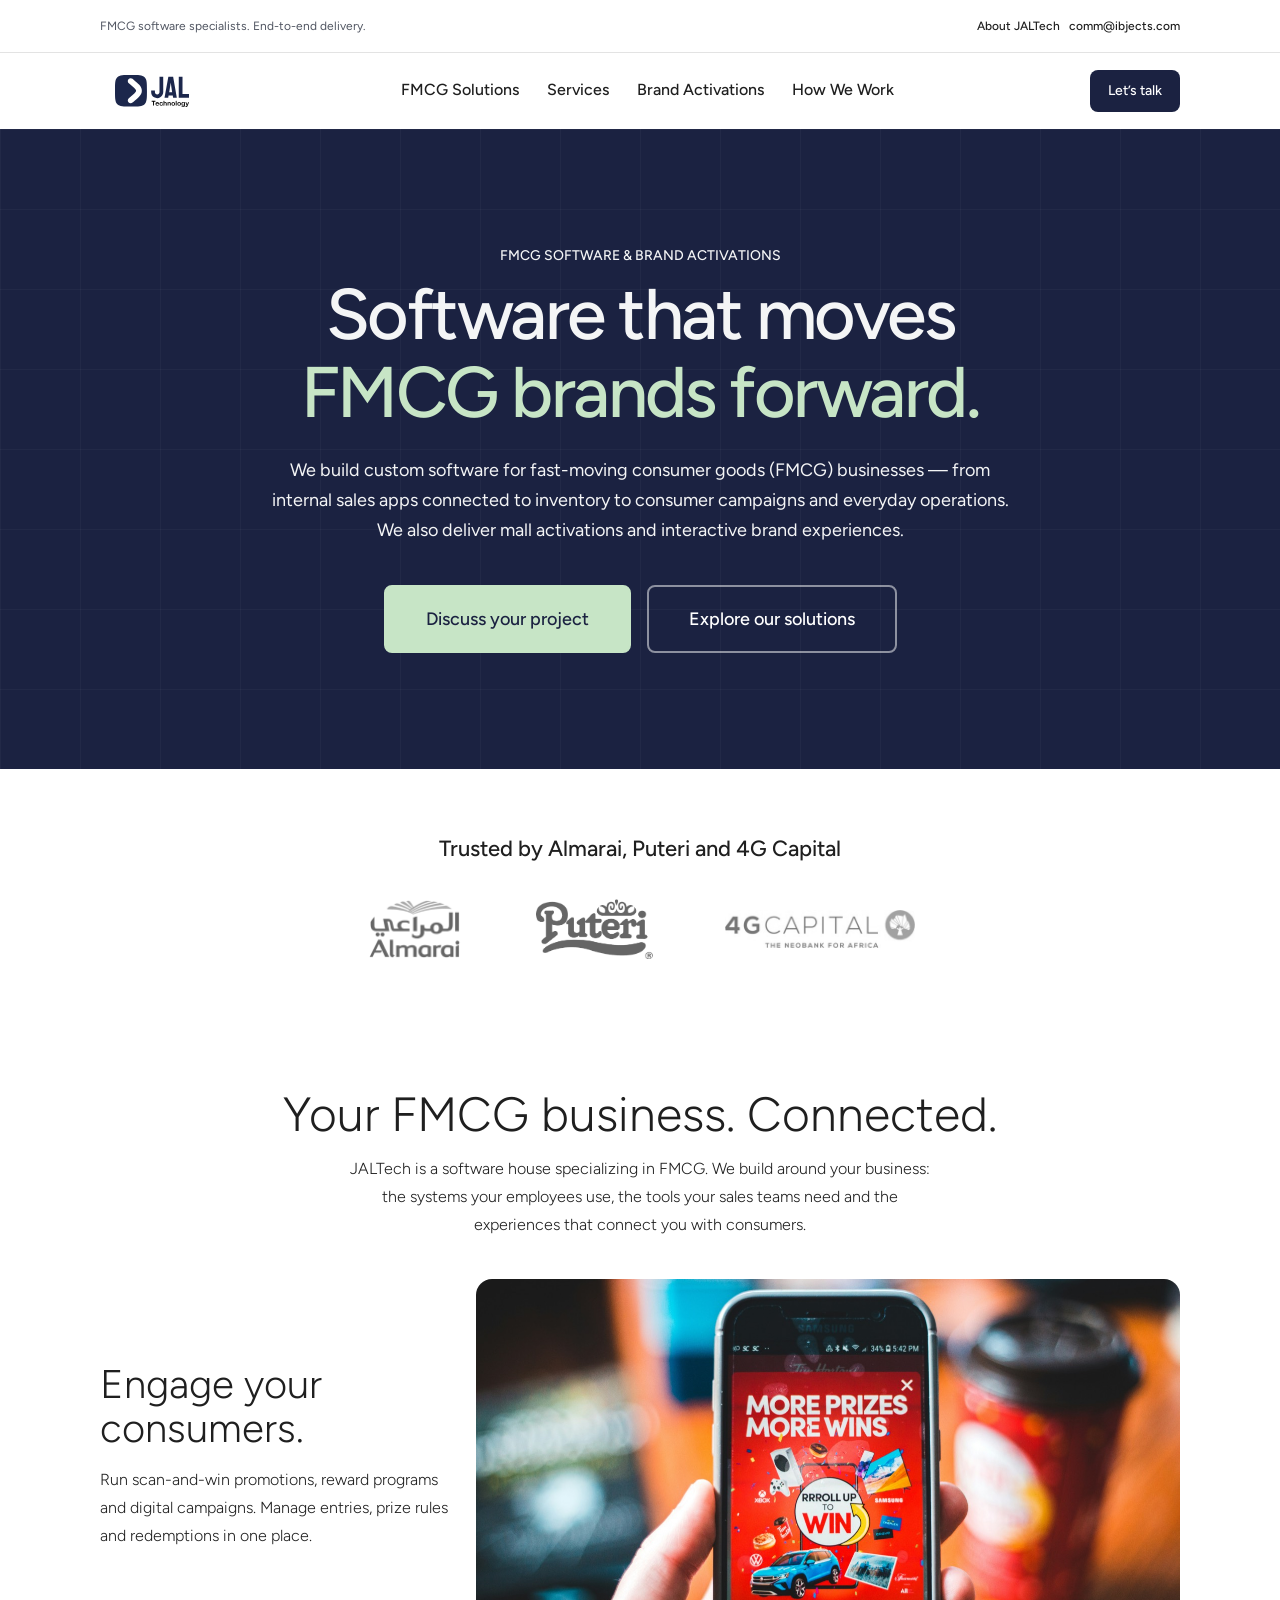
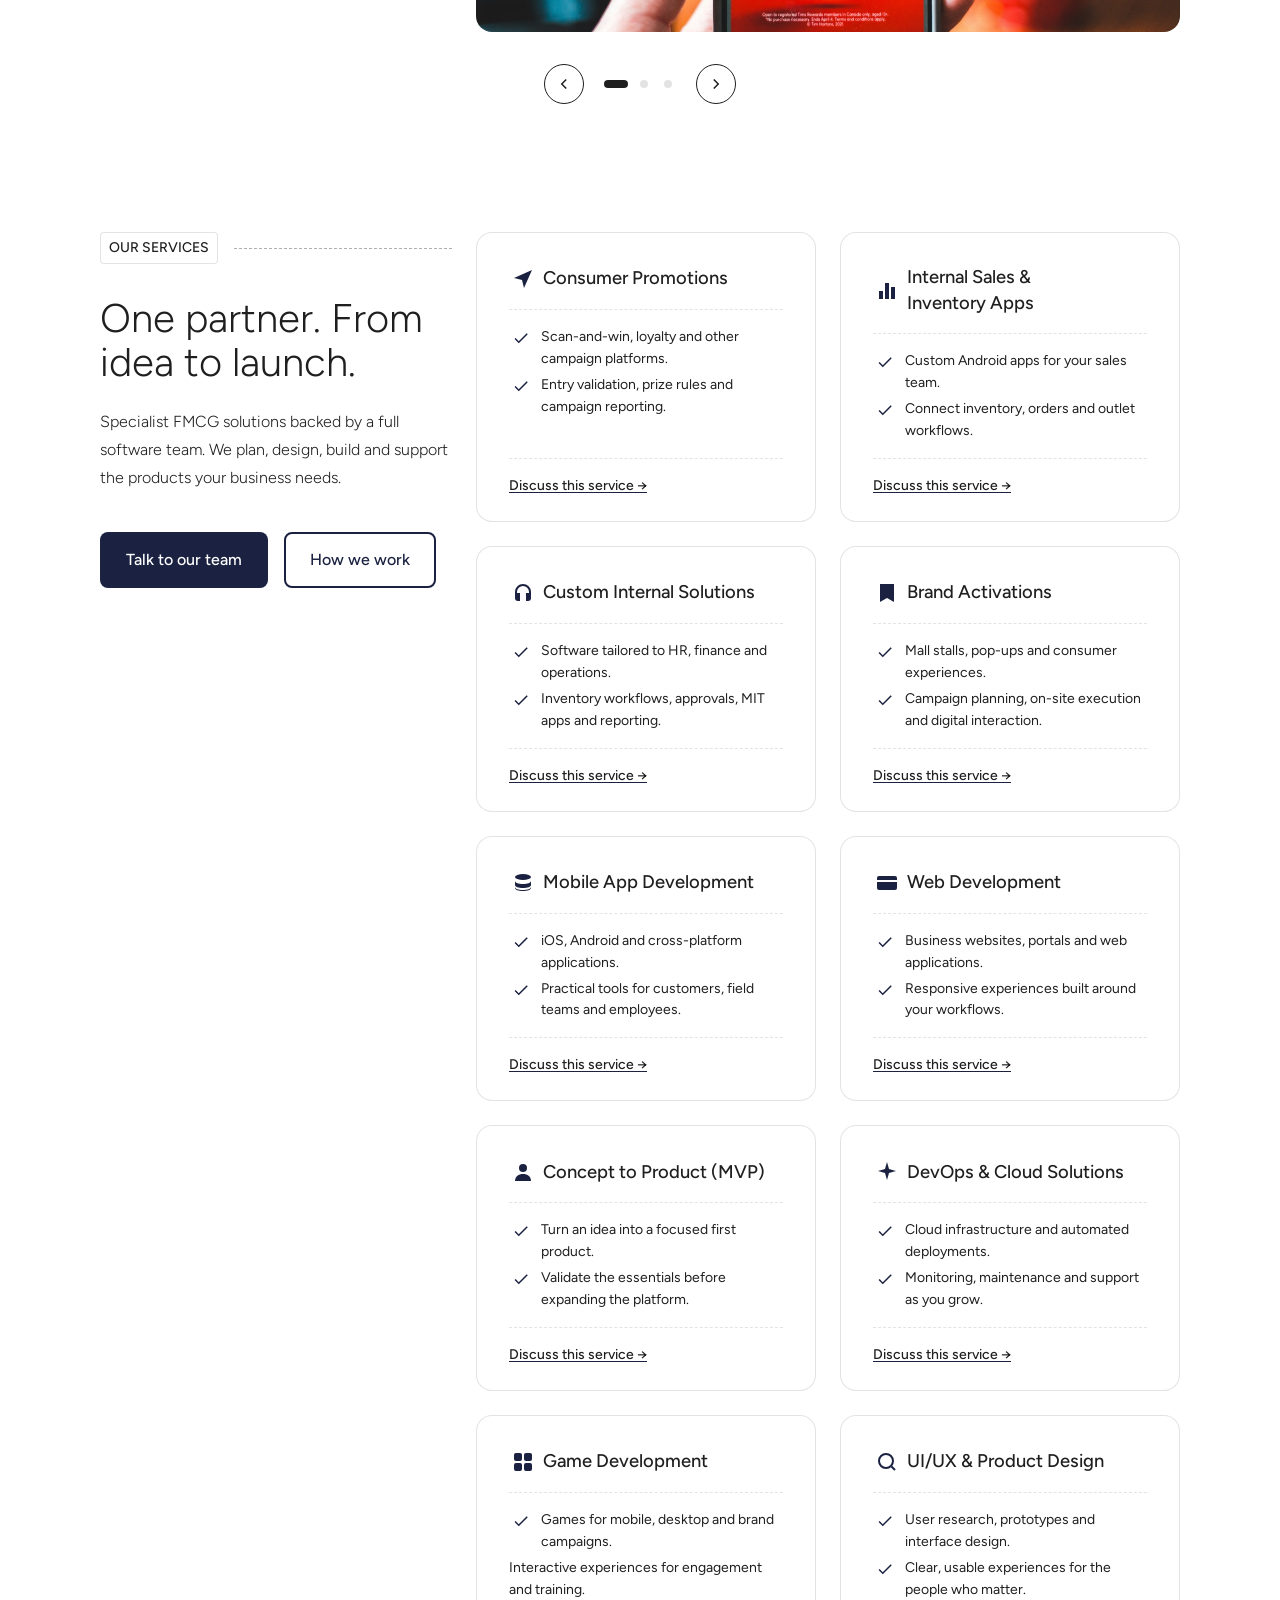
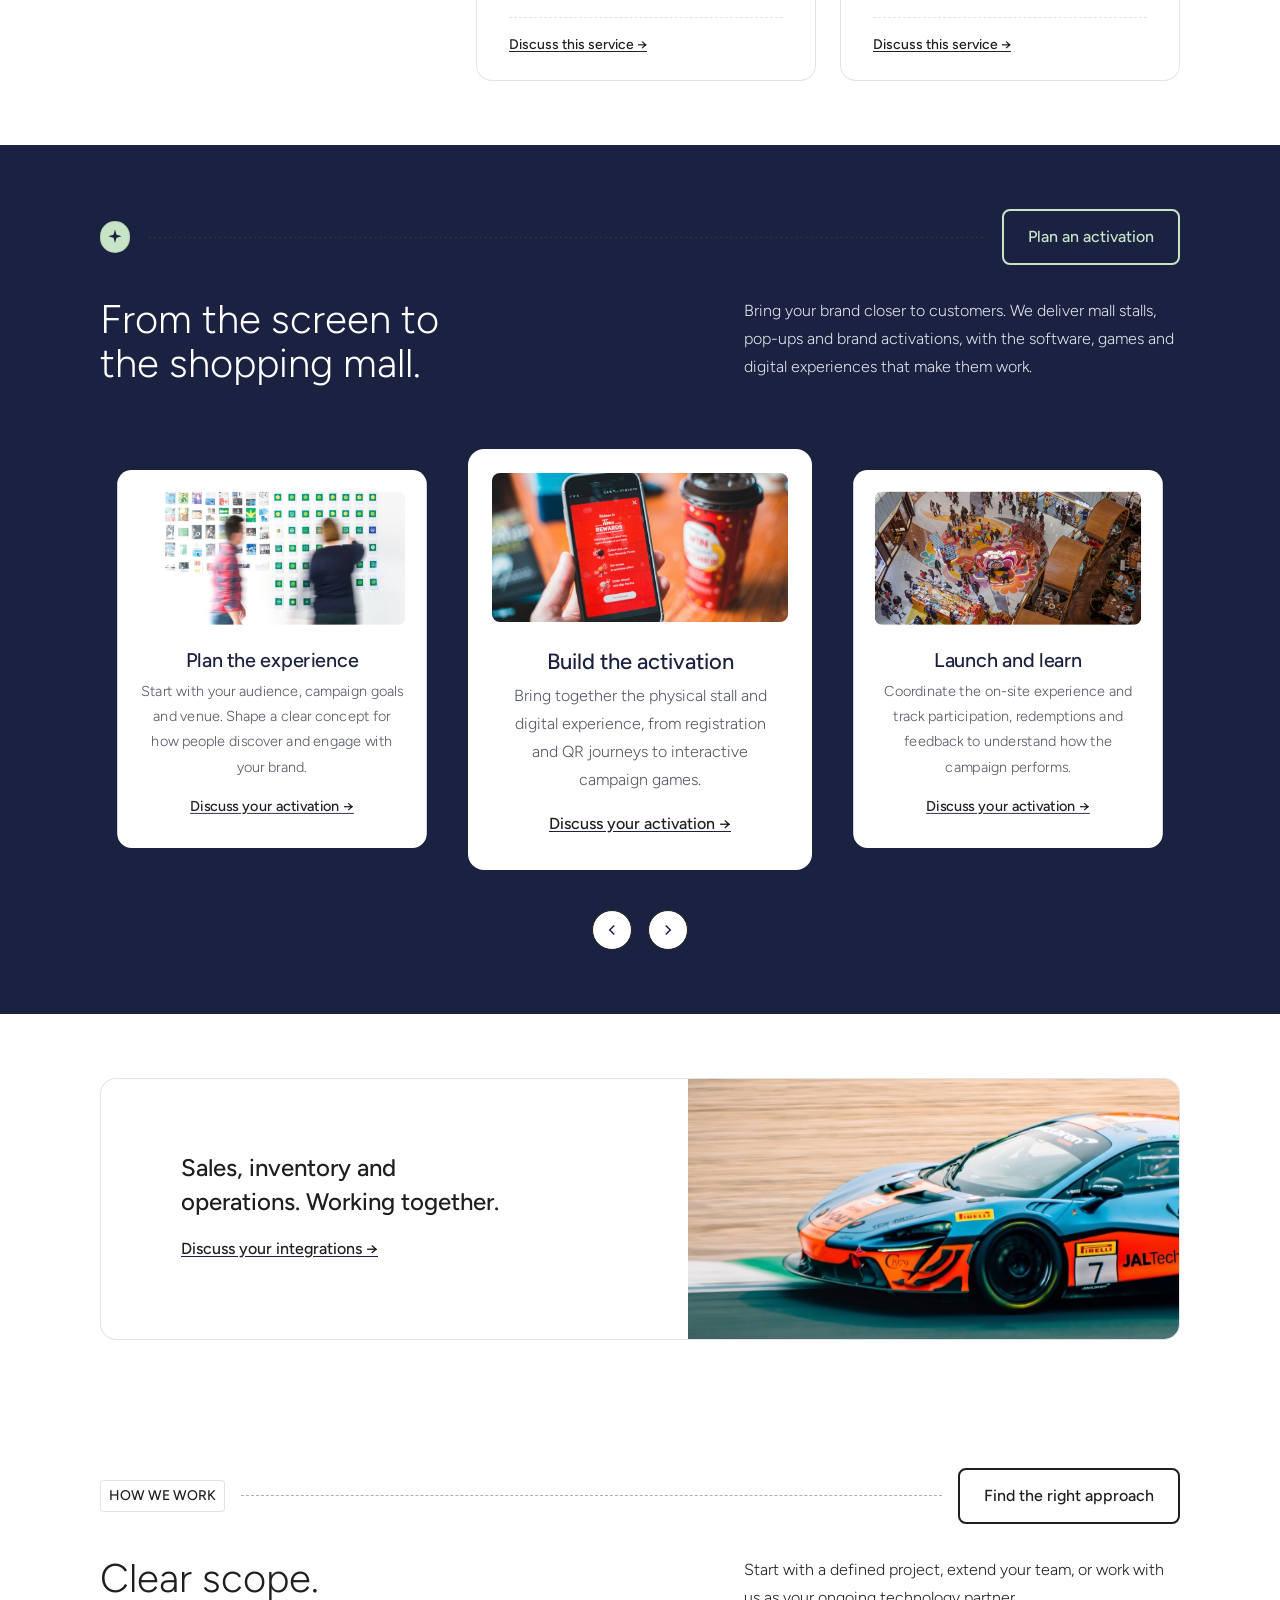
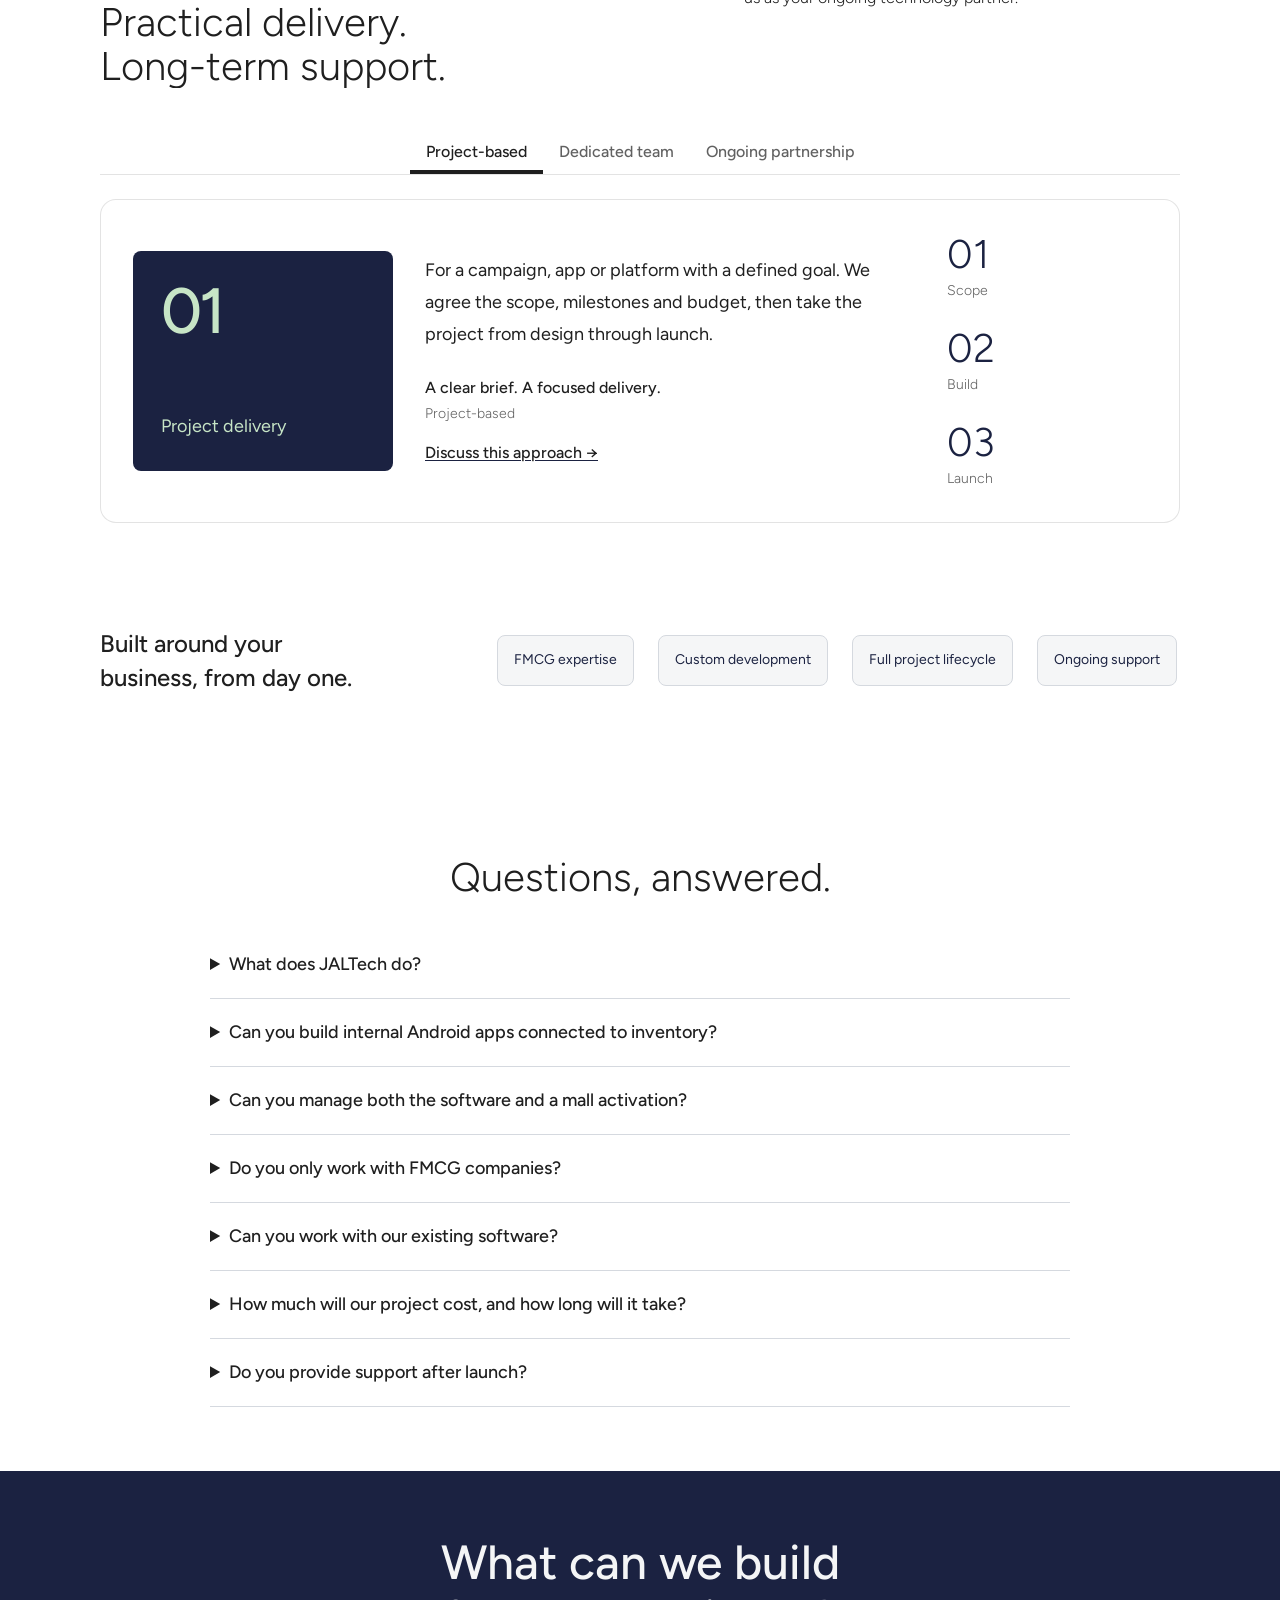
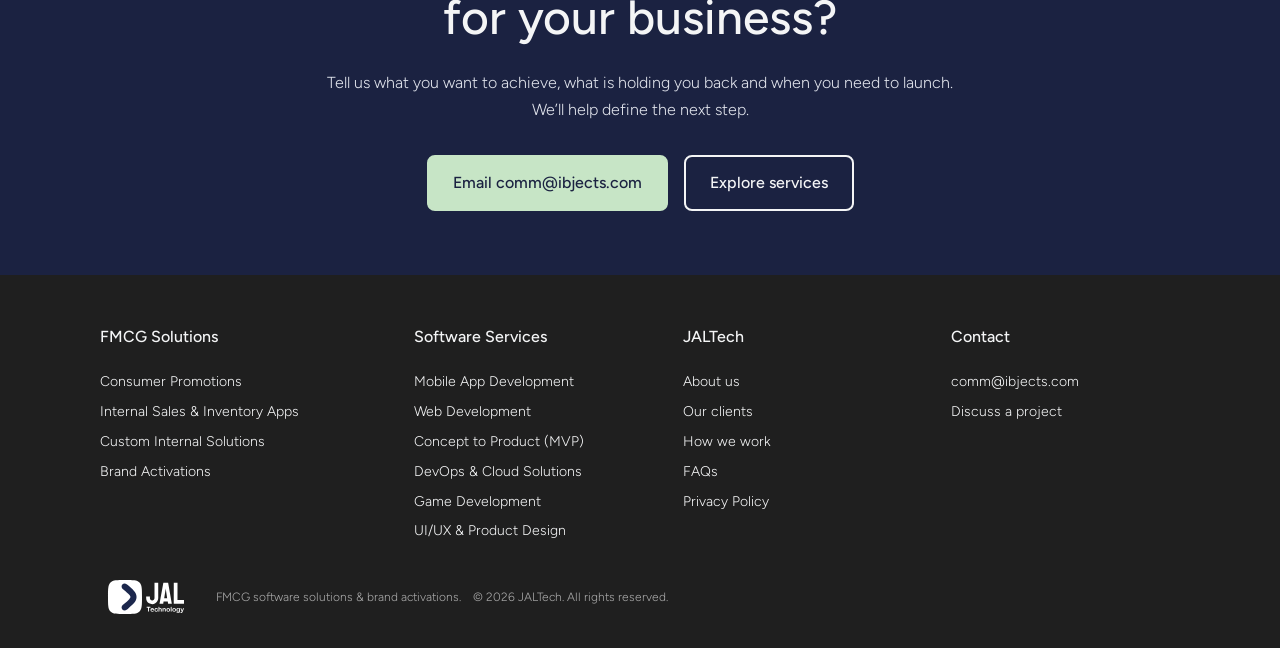
==== commit f90b1635: "Optimization" ====
--- a/index.html
+++ b/index.html
@@ -18,8 +18,15 @@
 
     <link rel="preconnect" href="https://fonts.googleapis.com">
     <link rel="preconnect" href="https://fonts.gstatic.com" crossorigin>
-    <link rel="stylesheet"
+    <link rel="preload" as="style"
         href="https://fonts.googleapis.com/css2?family=Figtree:wght@300;400;500;600&amp;family=Newsreader:opsz,wght@6..72,200..500&amp;display=swap">
+    <link rel="stylesheet" media="print" onload="this.media='all'"
+        href="https://fonts.googleapis.com/css2?family=Figtree:wght@300;400;500;600&amp;family=Newsreader:opsz,wght@6..72,200..500&amp;display=swap">
+    <noscript>
+        <link rel="stylesheet"
+            href="https://fonts.googleapis.com/css2?family=Figtree:wght@300;400;500;600&amp;family=Newsreader:opsz,wght@6..72,200..500&amp;display=swap">
+    </noscript>
+    <link rel="icon" href="favicon.svg" type="image/svg+xml">
 
     <style>
         /* ==========================================================================
@@ -1429,22 +1436,34 @@
 
         .carousel-dots {
             display: flex;
-            gap: .5rem;
         }
 
         .carousel-dots button {
+            display: grid;
+            place-items: center;
+            min-width: 24px;
+            height: 24px;
+            padding: 0;
+            border: 0;
+            background: none;
+            cursor: pointer;
+        }
+
+        .carousel-dots button::before {
+            content: "";
             width: 8px;
             height: 8px;
-            padding: 0;
-            border: 0;
             border-radius: var(--radius-round);
             background: var(--border-03);
-            cursor: pointer;
-        }
-
-        .carousel-dots button[aria-current="true"] {
+        }
+
+        .carousel-dots button[aria-current="true"]::before {
             background: var(--text-01);
             width: 24px;
+        }
+
+        .carousel-dots button[aria-current="true"] {
+            min-width: 32px;
         }
 
         /* ==========================================================================
@@ -2783,11 +2802,11 @@
             <div class="section-wrapper">
                 <h2 class="logo-carousel-header">Trusted by Almarai, Puteri and 4G Capital</h2>
                 <ul class="logo-strip">
-                    <li><img src="assets/images/logo/actual-size/almarai_logo-cropped.png" class="logo-almarai"
+                    <li><img src="assets/images/logo/actual-size/almarai_logo-cropped.png" width="200" height="129" class="logo-almarai"
                             alt="Almarai" loading="lazy"></li>
-                    <li><img src="assets/images/logo/actual-size/puteri-logo.png" class="logo-puteri" alt="Puteri"
+                    <li><img src="assets/images/logo/actual-size/puteri-logo.png" width="314" height="161" class="logo-puteri" alt="Puteri"
                             loading="lazy"></li>
-                    <li><img src="assets/images/logo/actual-size/4gcapital-logo.jpeg" class="logo-4gcapital"
+                    <li><img src="assets/images/logo/actual-size/4gcapital-logo.jpeg" width="400" height="79" class="logo-4gcapital"
                             alt="4G Capital" loading="lazy"></li>
                 </ul>
             </div>
@@ -3240,7 +3259,7 @@
                         <a class="text-link" href="#contact" rel="noopener noreferrer">Discuss your integrations →</a>
                     </div>
                     <div class="rotating-svg-icons">
-                        <img src="assets/images/jaltech-image.jpeg"
+                        <img src="assets/images/jaltech-image.jpeg" width="1200" height="800"
                             alt="Race car with JALTech sponsorship livery on track" loading="lazy">
                     </div>
                 </div>
@@ -3272,11 +3291,11 @@
                 <div class="tabs" data-tabs>
                     <div class="tabs-control">
                         <ul class="tab-list" role="tablist" aria-label="Engagement models">
-                            <li class="tab-item"><button class="tab-button" role="tab" aria-selected="true"
+                            <li class="tab-item" role="presentation"><button class="tab-button" role="tab" aria-selected="true"
                                     aria-controls="tt-1" id="engagement-tab-1">Project-based</button></li>
-                            <li class="tab-item"><button class="tab-button" role="tab" aria-selected="false"
+                            <li class="tab-item" role="presentation"><button class="tab-button" role="tab" aria-selected="false"
                                     aria-controls="tt-2" id="engagement-tab-2">Dedicated team</button></li>
-                            <li class="tab-item"><button class="tab-button" role="tab" aria-selected="false"
+                            <li class="tab-item" role="presentation"><button class="tab-button" role="tab" aria-selected="false"
                                     aria-controls="tt-3" id="engagement-tab-3">Ongoing partnership</button></li>
                         </ul>
                     </div>
